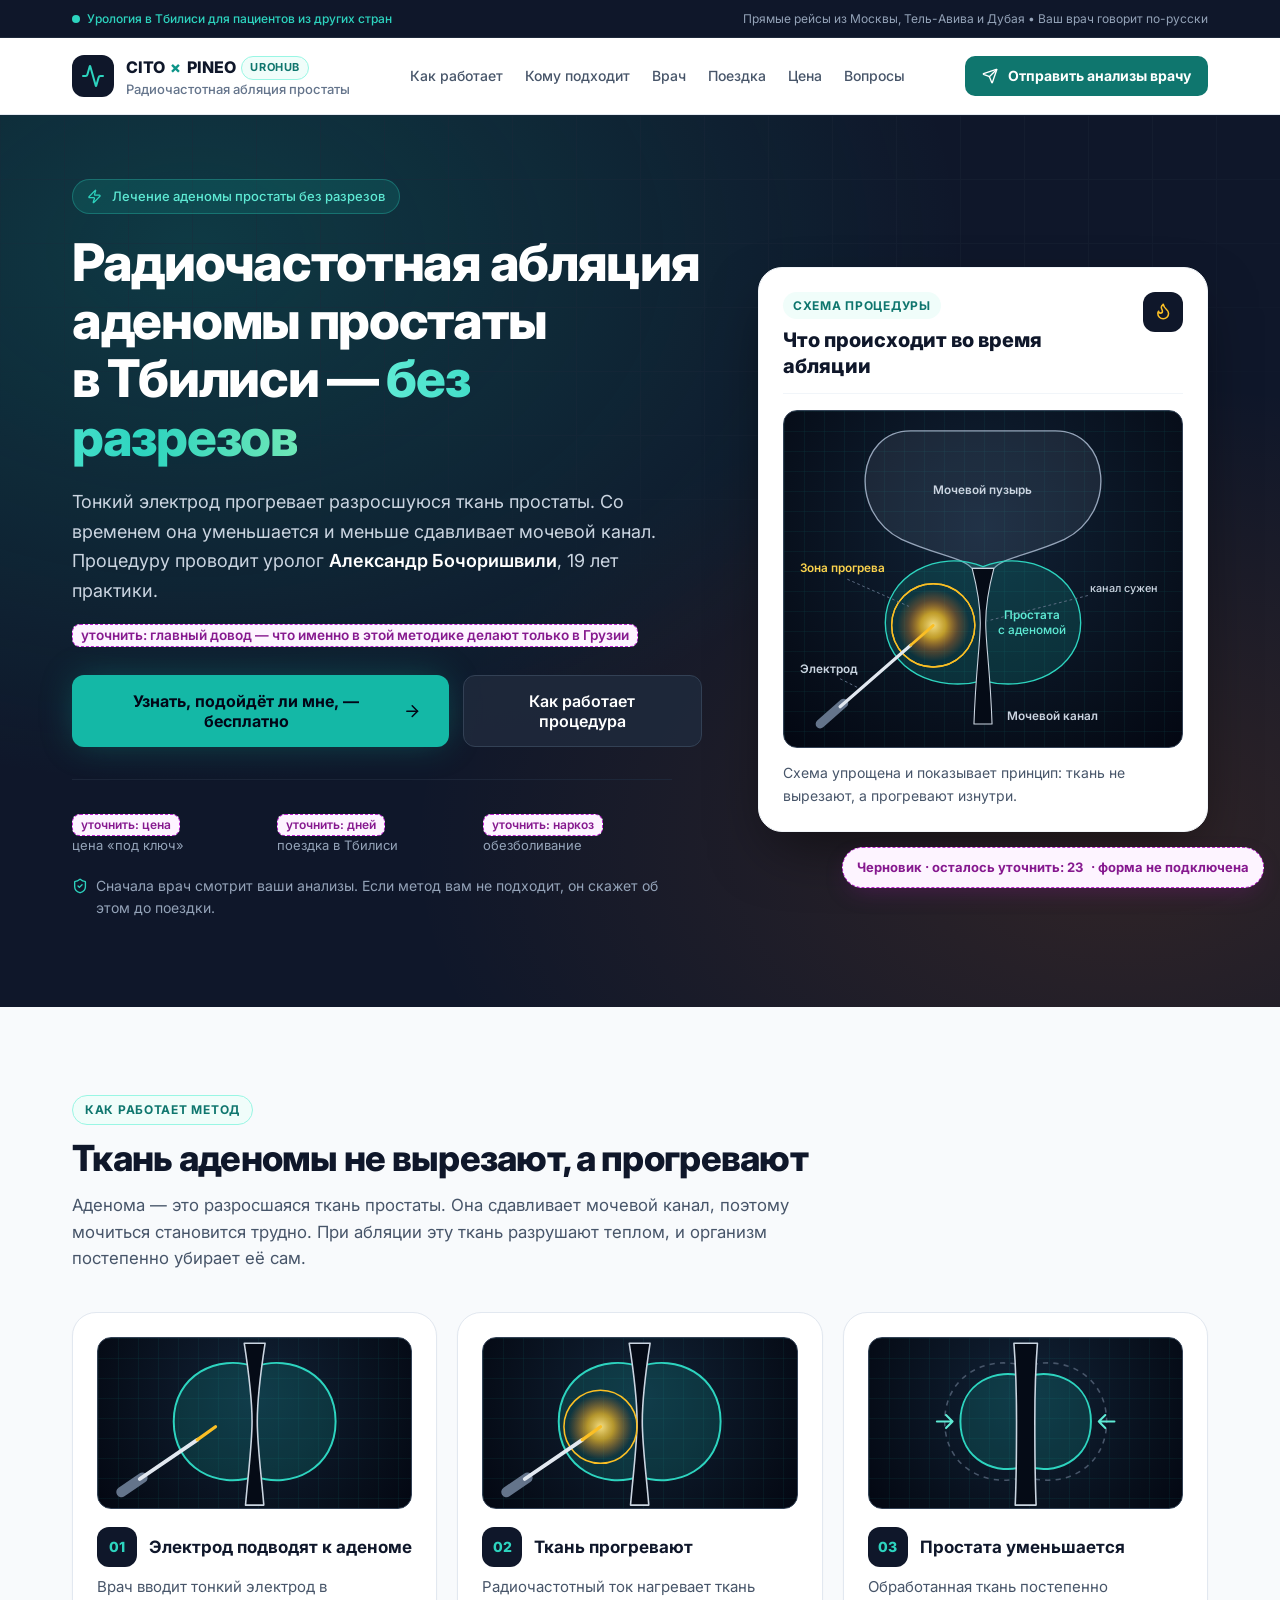
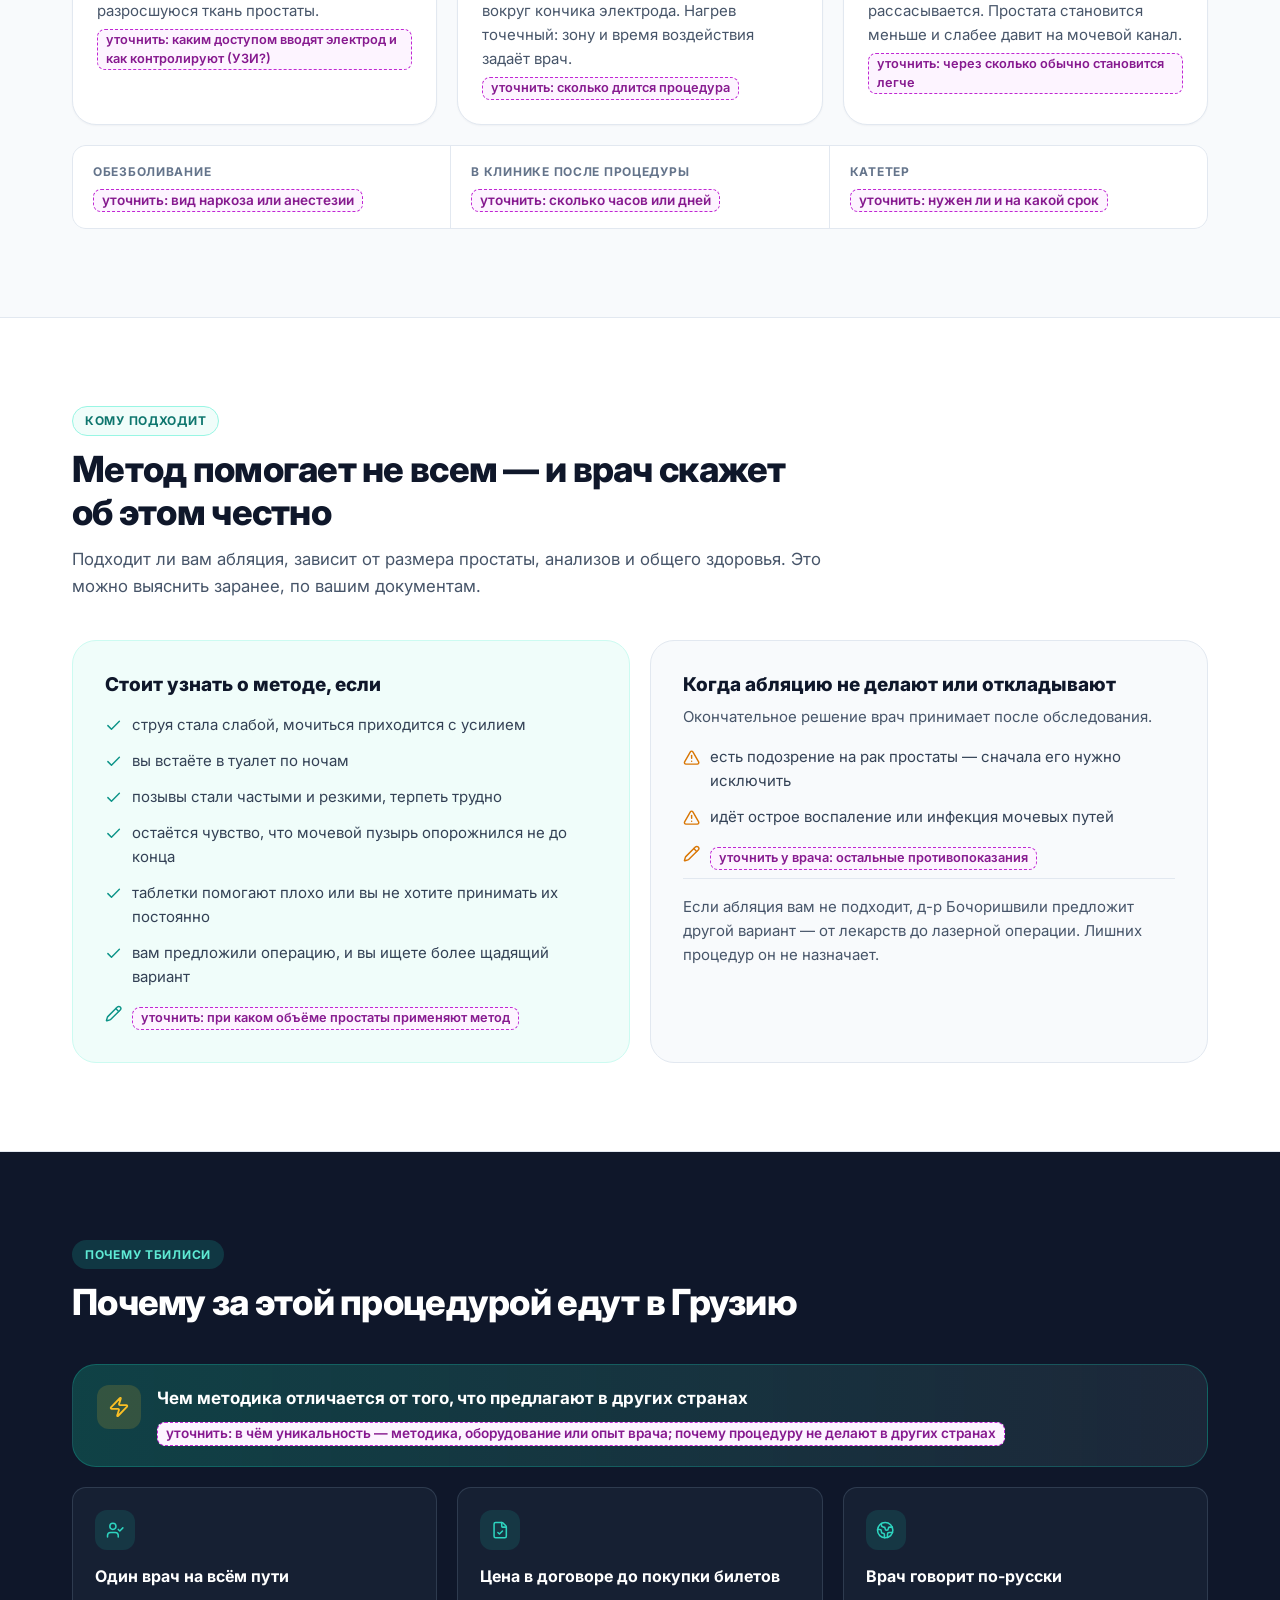
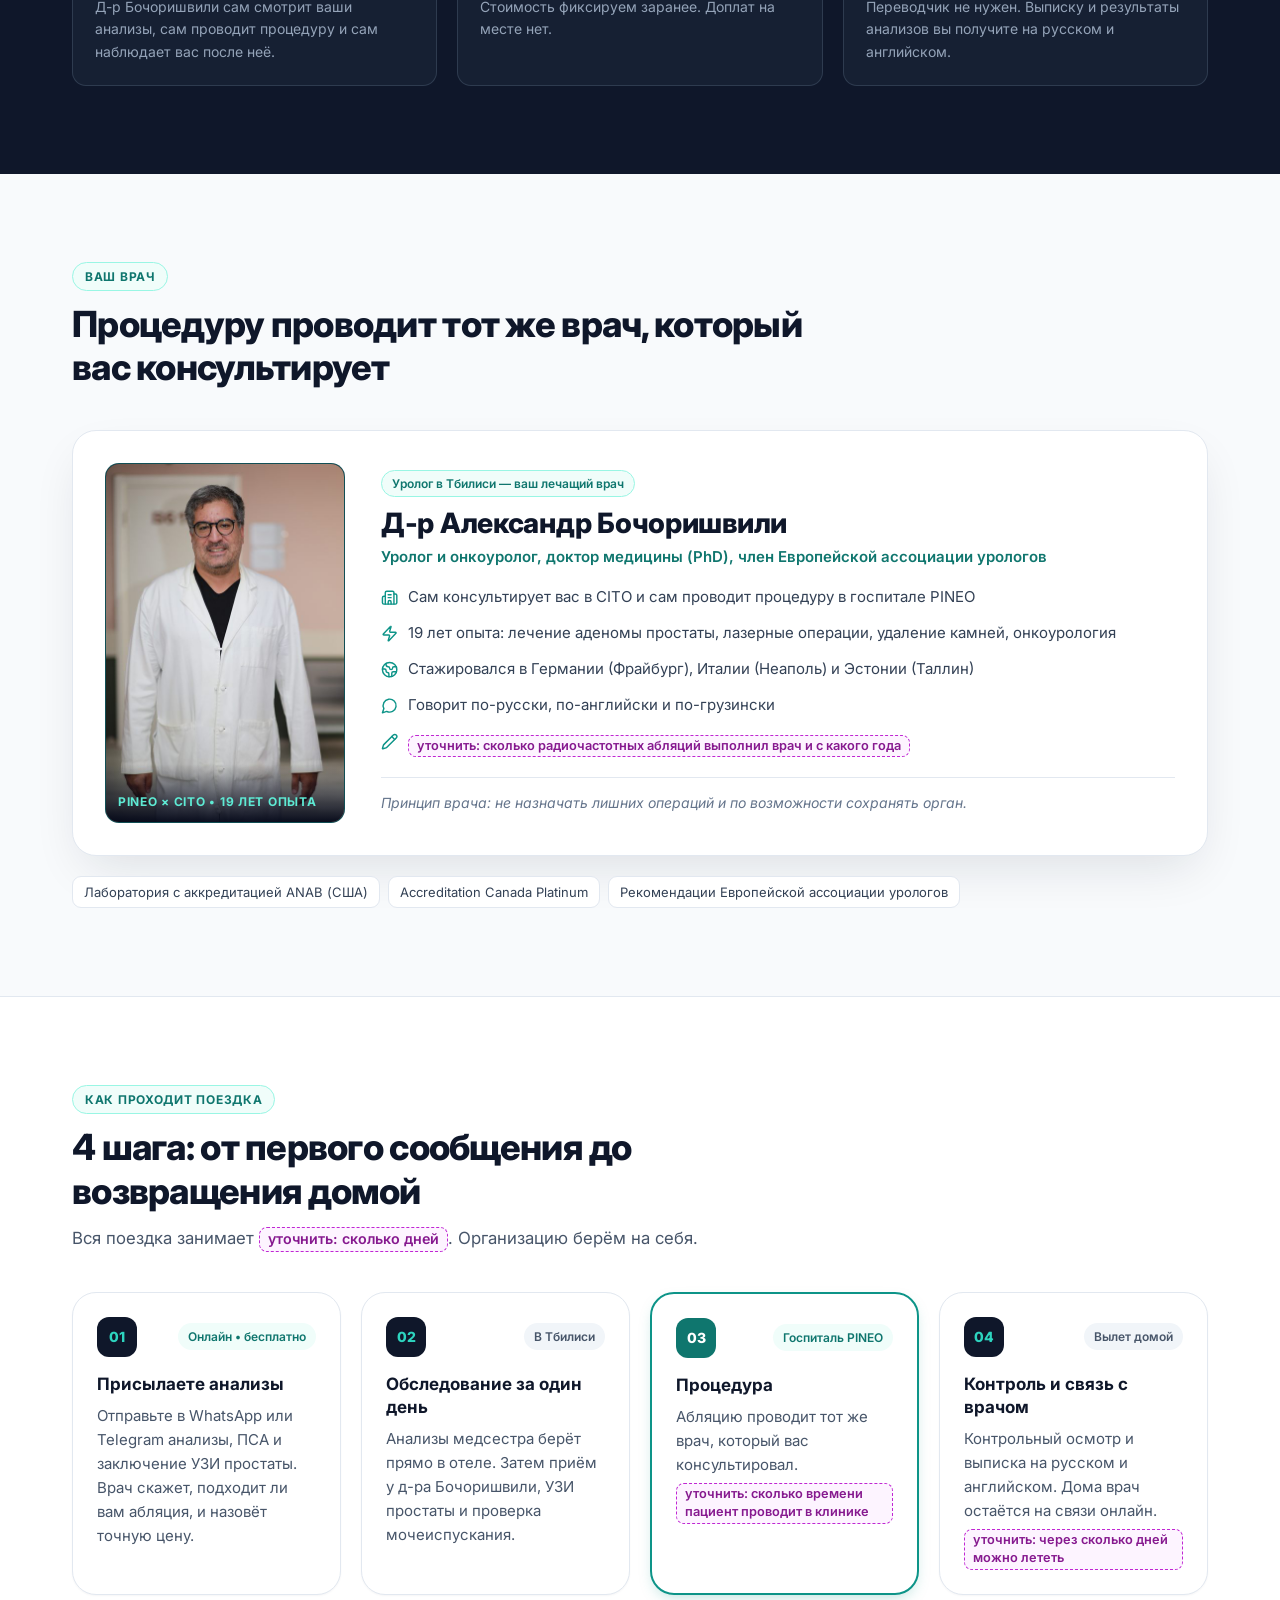
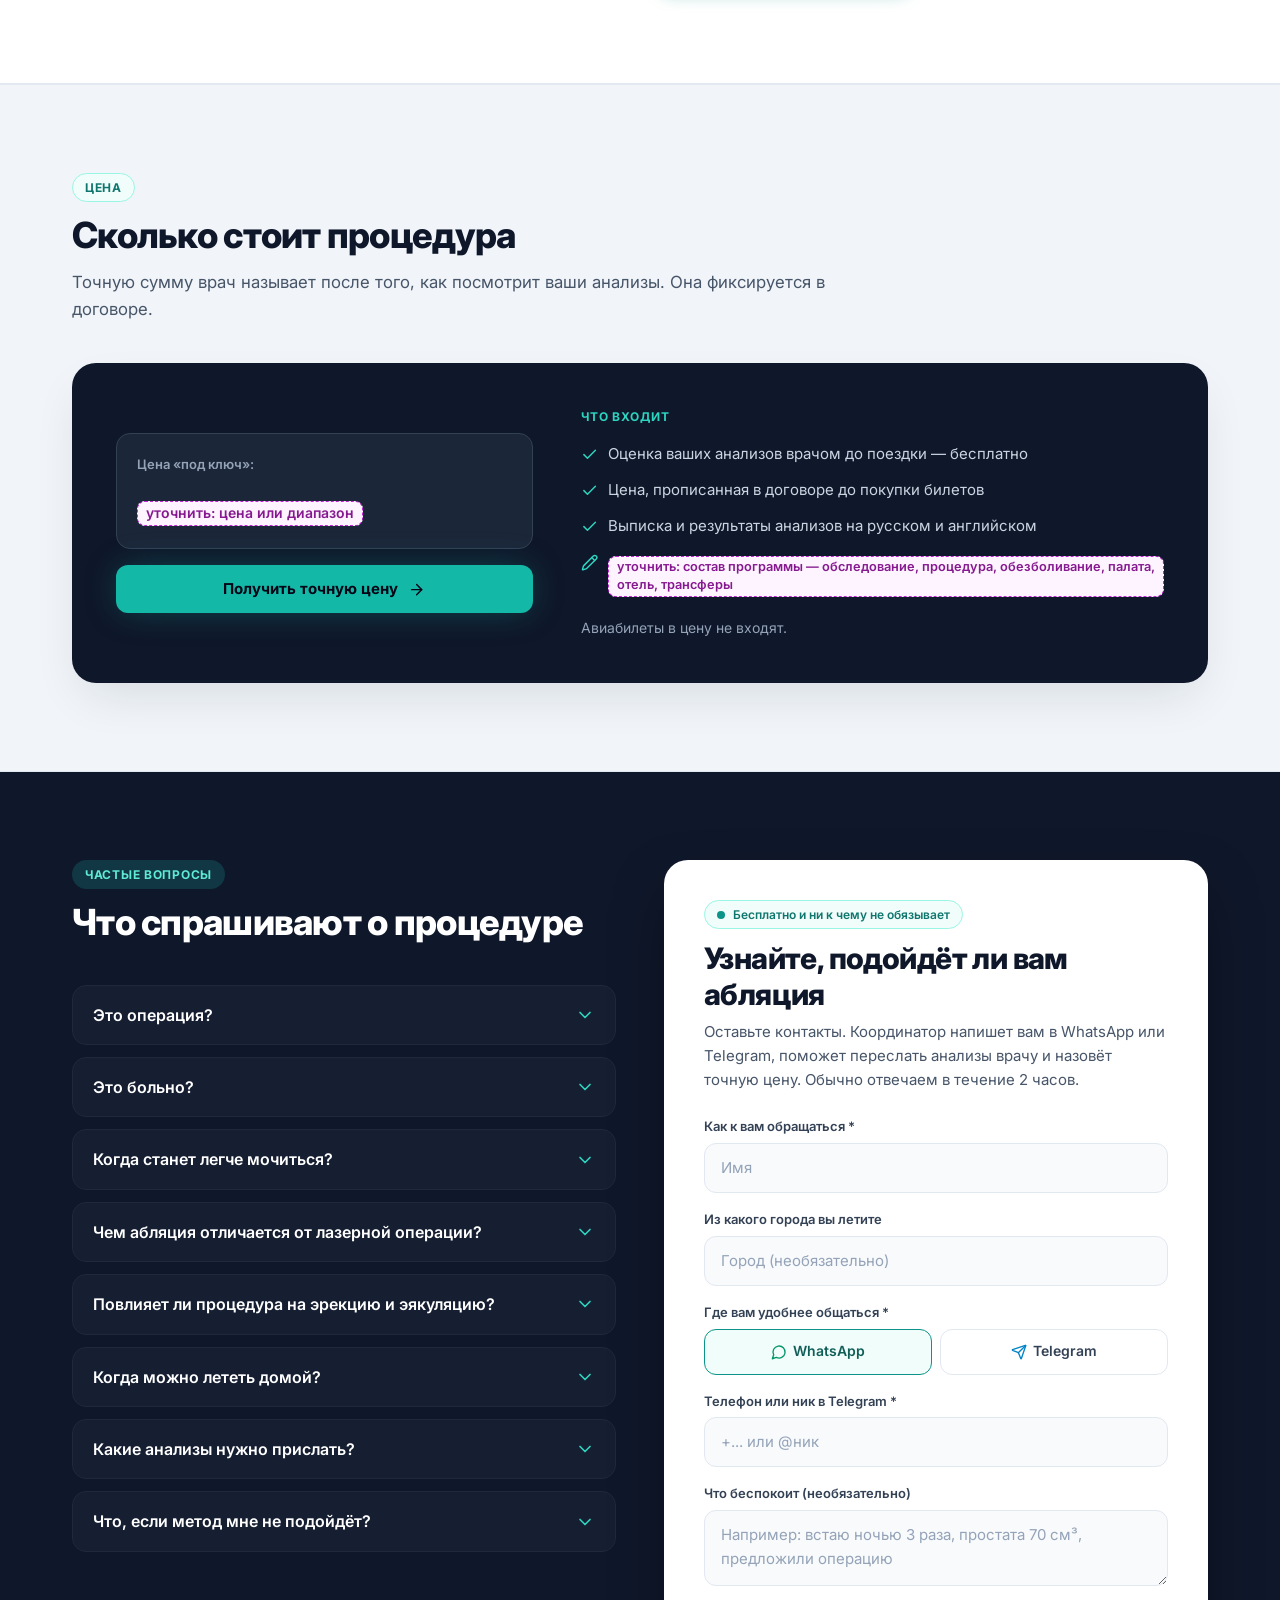
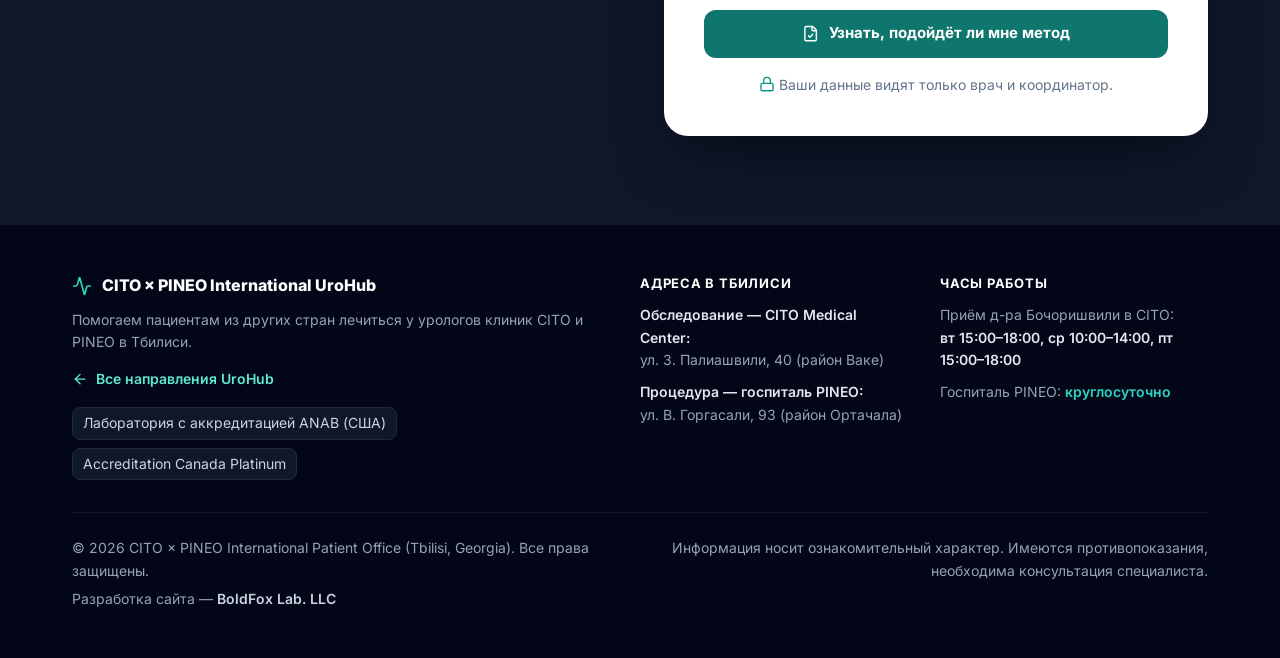
==== rfa-prostate/index.html @ 748f1194 "Add draft landing page for prostate radiofrequency ablation New self-contained page at /rfa-prostate" ====
<!DOCTYPE html>
<html lang="ru">
<head>
    <meta charset="UTF-8">
    <meta name="viewport" content="width=device-width, initial-scale=1.0">
    <title>Радиочастотная абляция аденомы простаты в Тбилиси | UroHub</title>
    <meta name="description" content="Радиочастотная абляция аденомы простаты в Тбилиси: лечение без разрезов у уролога Александра Бочоришвили. Пришлите анализы — врач бесплатно скажет, подходит ли вам метод.">
    <meta name="theme-color" content="#0f172a">
    <!-- ЧЕРНОВИК: пока на странице есть пометки «уточнить», поисковикам её не показываем.
         Когда все пометки заполнены — удалите эту строку и добавьте страницу в sitemap.xml -->
    <meta name="robots" content="noindex, nofollow">
    <link rel="canonical" href="https://urologyhubtbilisi.vercel.app/rfa-prostate/">
    <!-- Иконки (общие с главной страницей) -->
    <link rel="icon" href="../favicon.svg" type="image/svg+xml">
    <link rel="icon" href="../favicon-32.png" type="image/png" sizes="32x32">
    <link rel="apple-touch-icon" href="../apple-touch-icon.png">
    <!-- Превью ссылки в мессенджерах и соцсетях -->
    <meta property="og:type" content="website">
    <meta property="og:site_name" content="CITO × PINEO UroHub Tbilisi">
    <meta property="og:title" content="Радиочастотная абляция аденомы простаты в Тбилиси">
    <meta property="og:description" content="Лечение аденомы простаты без разрезов. Пришлите анализы — врач бесплатно скажет, подходит ли вам метод.">
    <meta property="og:url" content="https://urologyhubtbilisi.vercel.app/rfa-prostate/">
    <meta property="og:image" content="https://urologyhubtbilisi.vercel.app/img/og-image.jpg">
    <meta property="og:locale" content="ru_RU">
    <meta name="twitter:card" content="summary_large_image">
    <!-- Структурированные данные для поисковиков -->
    <script type="application/ld+json">
    {
        "@context": "https://schema.org",
        "@type": "MedicalWebPage",
        "name": "Радиочастотная абляция аденомы простаты в Тбилиси",
        "url": "https://urologyhubtbilisi.vercel.app/rfa-prostate/",
        "inLanguage": "ru",
        "about": {
            "@type": "MedicalProcedure",
            "name": "Радиочастотная абляция аденомы простаты",
            "alternateName": "РЧА простаты",
            "bodyLocation": "Предстательная железа",
            "procedureType": "https://schema.org/PercutaneousProcedure"
        },
        "publisher": { "@id": "https://urologyhubtbilisi.vercel.app/#org" }
    }
    </script>
    <link rel="preconnect" href="https://fonts.googleapis.com">
    <link rel="preconnect" href="https://fonts.gstatic.com" crossorigin>
    <link href="https://fonts.googleapis.com/css2?family=Inter:wght@400;500;600;700;800&display=swap" rel="stylesheet">

    <!-- Стили встроены в страницу: папка не зависит от styles.css главной страницы -->
    <style>
        :root {
            --ink: #0f172a;
            --ink-2: #1e293b;
            --ink-3: #334155;
            --muted: #475569;
            --muted-2: #64748b;
            --line: #e2e8f0;
            --bg: #f8fafc;
            --night-line: #1e293b;
            --on-night: #cbd5e1;
            --on-night-muted: #94a3b8;
            --teal-50: #f0fdfa;
            --teal-100: #ccfbf1;
            --teal-200: #99f6e4;
            --teal-300: #5eead4;
            --teal-400: #2dd4bf;
            --teal-500: #14b8a6;
            --teal-600: #0d9488;
            --teal-700: #0f766e;
            --teal-800: #115e59;
            --heat: #fbbf24;
            --heat-2: #f97316;
            --r-lg: 24px;
            --r-md: 14px;
            --r-sm: 10px;
            --shadow: 0 20px 50px -12px rgba(15, 23, 42, 0.12);
            --glow: 0 0 35px -5px rgba(13, 148, 136, 0.45);
        }
        *, *::before, *::after { box-sizing: border-box; }
        html { scroll-behavior: smooth; -webkit-text-size-adjust: 100%; }
        body {
            margin: 0;
            font-family: 'Inter', system-ui, -apple-system, 'Segoe UI', sans-serif;
            font-size: 16px;
            line-height: 1.6;
            color: var(--ink);
            background: var(--bg);
            -webkit-font-smoothing: antialiased;
            overflow-x: hidden;
        }
        h1, h2, h3, p, ul, ol, dl, dd, figure { margin: 0; }
        ul, ol { padding: 0; list-style: none; }
        a { color: inherit; text-decoration: none; }
        img, svg { display: block; max-width: 100%; }
        button, input, textarea { font: inherit; color: inherit; }
        ::selection { background: var(--teal-600); color: #fff; }
        a:focus-visible, button:focus-visible, summary:focus-visible, input:focus-visible, textarea:focus-visible {
            outline: 2px solid var(--teal-600); outline-offset: 2px;
        }
        .wrap { max-width: 1200px; margin-inline: auto; padding-inline: 16px; }
        @media (min-width: 640px) { .wrap { padding-inline: 24px; } }
        @media (min-width: 1024px) { .wrap { padding-inline: 32px; } }
        .sr-only { position: absolute; width: 1px; height: 1px; padding: 0; margin: -1px; overflow: hidden; clip: rect(0, 0, 0, 0); white-space: nowrap; border: 0; }
        .skip { position: fixed; top: 12px; left: 12px; z-index: 100; padding: 10px 16px; border-radius: 12px; background: var(--teal-700); color: #fff; font-weight: 700; font-size: 14px; transform: translateY(-200%); }
        .skip:focus { transform: none; }
        .ico { width: 1.15em; height: 1.15em; flex: none; fill: none; stroke: currentColor; stroke-width: 2; stroke-linecap: round; stroke-linejoin: round; }

        /* Пометка «уточнить»: место, где нужен факт от клиники. Ищется по классу .todo */
        .todo {
            display: inline-block;
            padding: 1px 8px;
            border: 1.5px dashed #c026d3;
            border-radius: 8px;
            background: #fdf4ff;
            color: #86198f;
            font-size: 0.85em;
            font-weight: 600;
            line-height: 1.45;
            letter-spacing: 0;
            text-transform: none;
        }
        .todo.is-flash { animation: todo-flash 1.2s ease-out; }
        @keyframes todo-flash { 0%, 60% { box-shadow: 0 0 0 6px rgba(192, 38, 211, 0.35); } 100% { box-shadow: 0 0 0 0 rgba(192, 38, 211, 0); } }

        /* Кнопки */
        .btn {
            display: inline-flex; align-items: center; justify-content: center; gap: 10px;
            min-height: 48px; padding: 12px 24px; border: 1px solid transparent; border-radius: 12px;
            font-weight: 700; font-size: 15px; line-height: 1.25; text-align: center; cursor: pointer;
            transition: background-color 0.2s, color 0.2s, box-shadow 0.2s, transform 0.2s, border-color 0.2s;
        }
        .btn--primary { background: var(--teal-500); color: #020617; box-shadow: var(--glow); }
        .btn--primary:hover { background: var(--teal-400); transform: translateY(-2px); }
        .btn--solid { background: var(--teal-700); color: #fff; }
        .btn--solid:hover { background: var(--teal-600); box-shadow: var(--glow); }
        .btn--ghost { background: rgba(30, 41, 59, 0.9); color: #fff; border-color: var(--ink-3); font-weight: 600; }
        .btn--ghost:hover { background: var(--ink-3); }
        .btn--light { background: #fff; color: var(--ink); }
        .btn--light:hover { background: var(--teal-50); }
        .btn--sm { min-height: 40px; padding: 8px 16px; font-size: 14px; border-radius: 10px; }
        .btn--block { width: 100%; }
        .btn[disabled] { background: #94a3b8; cursor: wait; box-shadow: none; transform: none; }

        /* Верхняя полоса и шапка */
        .topbar { background: var(--ink); color: var(--on-night); font-size: 12px; border-bottom: 1px solid var(--night-line); padding: 9px 0; }
        .topbar .wrap { display: flex; flex-wrap: wrap; align-items: center; justify-content: space-between; gap: 6px 16px; }
        .topbar__live { display: inline-flex; align-items: center; gap: 7px; color: var(--teal-400); font-weight: 500; }
        .dot { width: 8px; height: 8px; border-radius: 50%; background: var(--teal-400); animation: pulse-subtle 2.5s ease-in-out infinite; }
        @keyframes pulse-subtle { 0%, 100% { opacity: 1; } 50% { opacity: 0.55; } }
        .topbar__note { color: var(--on-night-muted); display: none; }
        @media (min-width: 640px) { .topbar__note { display: inline; } }

        .header { position: sticky; top: 0; z-index: 50; background: rgba(255, 255, 255, 0.9); backdrop-filter: blur(16px); -webkit-backdrop-filter: blur(16px); border-bottom: 1px solid rgba(226, 232, 240, 0.9); }
        .header .wrap { display: flex; align-items: center; justify-content: space-between; gap: 16px; height: 64px; }
        @media (min-width: 640px) { .header .wrap { height: 76px; } }
        .logo { display: flex; align-items: center; gap: 12px; min-width: 0; }
        .logo__mark { display: none; width: 42px; height: 42px; border-radius: 12px; background: var(--ink); color: var(--teal-400); align-items: center; justify-content: center; flex: none; transition: background-color 0.2s, color 0.2s; }
        .logo:hover .logo__mark { background: var(--teal-600); color: #fff; }
        .logo__mark .ico { width: 24px; height: 24px; }
        @media (min-width: 400px) { .logo__mark { display: flex; } }
        .logo__name { display: flex; align-items: center; gap: 6px; font-weight: 800; font-size: 16px; letter-spacing: -0.01em; white-space: nowrap; }
        .logo__name b { color: var(--teal-600); font-weight: 800; }
        .logo__tag { font-size: 11px; font-weight: 700; text-transform: uppercase; letter-spacing: 0.05em; padding: 2px 8px; border-radius: 999px; background: var(--teal-50); color: var(--teal-700); border: 1px solid var(--teal-200); }
        .logo__sub { display: none; font-size: 13px; color: var(--muted-2); font-weight: 500; line-height: 1.3; }
        @media (min-width: 480px) { .logo__sub { display: block; } }
        .nav { display: none; align-items: center; gap: 22px; font-size: 14px; font-weight: 500; color: var(--muted); white-space: nowrap; }
        .nav a:hover { color: var(--teal-600); }
        @media (min-width: 1100px) { .nav { display: flex; } }
        .header__cta { white-space: nowrap; flex: none; }
        @media (max-width: 419px) { .logo__tag { display: none; } .header__cta { padding-inline: 12px; } }
        .header__cta span.long { display: none; }
        @media (min-width: 560px) { .header__cta span.long { display: inline; } .header__cta span.short { display: none; } }

        /* Общая разметка секций */
        section, #lead-form { scroll-margin-top: 84px; }
        .section { padding: 56px 0; }
        @media (min-width: 1024px) { .section { padding: 88px 0; } }
        .section--white { background: #fff; border-block: 1px solid var(--line); }
        .section--tint { background: #f1f5f9; border-block: 1px solid var(--line); }
        .section--night { background: var(--ink); color: #fff; }
        .head { max-width: 760px; margin-bottom: 40px; }
        .eyebrow { display: inline-flex; align-items: center; gap: 8px; padding: 4px 12px; border-radius: 999px; background: var(--teal-50); color: var(--teal-700); border: 1px solid var(--teal-200); font-size: 12px; font-weight: 700; text-transform: uppercase; letter-spacing: 0.06em; margin-bottom: 12px; }
        .section--night .eyebrow { background: rgba(20, 184, 166, 0.2); color: var(--teal-300); border-color: transparent; }
        h2 { font-size: clamp(1.5rem, 1.1rem + 1.9vw, 2.25rem); font-weight: 800; letter-spacing: -0.02em; line-height: 1.2; }
        .head p { margin-top: 12px; color: var(--muted); font-size: clamp(0.95rem, 0.9rem + 0.2vw, 1.05rem); }
        .section--night .head p { color: var(--on-night); }

        /* Первый экран */
        .hero { position: relative; overflow: hidden; color: #fff; padding: 44px 0 64px; background-color: var(--ink);
            background-image: radial-gradient(at 15% 15%, rgba(13, 148, 136, 0.28) 0, transparent 50%), radial-gradient(at 88% 82%, rgba(249, 115, 22, 0.14) 0, transparent 45%); }
        .hero::before { content: ''; position: absolute; inset: 0; opacity: 0.35; pointer-events: none;
            background-image: linear-gradient(to right, #1e293b 1px, transparent 1px), linear-gradient(to bottom, #1e293b 1px, transparent 1px); background-size: 4rem 4rem;
            -webkit-mask-image: radial-gradient(ellipse 60% 50% at 50% 0%, #000 70%, transparent 110%); mask-image: radial-gradient(ellipse 60% 50% at 50% 0%, #000 70%, transparent 110%); }
        .hero .wrap { position: relative; }
        .hero__grid { display: grid; gap: 40px; align-items: center; }
        @media (min-width: 1024px) { .hero { padding: 64px 0 88px; } .hero__grid { grid-template-columns: 7fr 5fr; gap: 56px; } }
        .hero__badge { display: inline-flex; align-items: center; gap: 10px; padding: 6px 14px; border-radius: 999px; background: rgba(20, 184, 166, 0.15); border: 1px solid rgba(45, 212, 191, 0.3); color: var(--teal-300); font-size: 13px; font-weight: 500; }
        .hero__badge .ico { color: var(--teal-400); }
        h1 { margin-top: 20px; font-size: clamp(1.9rem, 1.2rem + 3.2vw, 3.25rem); font-weight: 800; letter-spacing: -0.025em; line-height: 1.12; }
        .grad { color: transparent; background: linear-gradient(90deg, var(--teal-300), var(--teal-400), #6ee7b7); -webkit-background-clip: text; background-clip: text; }
        .hero__lead { margin-top: 20px; max-width: 620px; color: var(--on-night); font-size: clamp(1rem, 0.95rem + 0.3vw, 1.125rem); line-height: 1.65; }
        .hero__lead strong { color: #fff; font-weight: 600; }
        .hero__unique { margin-top: 16px; }
        .hero__actions { display: flex; flex-direction: column; gap: 14px; margin-top: 28px; }
        @media (min-width: 640px) { .hero__actions { flex-direction: row; align-items: center; } }
        .hero__actions .btn { padding: 15px 26px; font-size: 16px; }
        .facts { display: grid; grid-template-columns: repeat(3, 1fr); gap: 16px; max-width: 600px; margin-top: 32px; padding-top: 20px; border-top: 1px solid rgba(30, 41, 59, 0.9); }
        .facts dt { font-size: 13px; color: var(--on-night-muted); line-height: 1.4; }
        .facts dd { margin-top: 4px; font-size: clamp(1.1rem, 0.9rem + 1vw, 1.6rem); font-weight: 800; line-height: 1.25; }
        .facts dd .todo { font-size: 12px; }
        .hero__note { display: flex; align-items: flex-start; gap: 8px; margin-top: 20px; max-width: 600px; font-size: 14px; color: var(--on-night-muted); }
        .hero__note .ico { color: var(--teal-400); margin-top: 3px; }

        /* Схемы: тёмный «экран», как в 3D-блоках главной страницы */
        .viewport { position: relative; overflow: hidden; background: radial-gradient(circle at 50% 35%, #112236 0%, #070e1a 75%, #030712 100%); }
        .viewport::before { content: ''; position: absolute; inset: 0; pointer-events: none;
            background-image: linear-gradient(to right, rgba(20, 184, 166, 0.07) 1px, transparent 1px), linear-gradient(to bottom, rgba(20, 184, 166, 0.07) 1px, transparent 1px); background-size: 20px 20px; }
        .viewport svg { position: relative; width: 100%; height: auto; }
        .diagram { background: #fff; color: var(--ink); border-radius: var(--r-lg); padding: 20px; box-shadow: 0 25px 60px -15px rgba(0, 0, 0, 0.55); border: 1px solid #f1f5f9; }
        @media (min-width: 640px) { .diagram { padding: 24px; } }
        .diagram__top { display: flex; align-items: flex-start; justify-content: space-between; gap: 12px; padding-bottom: 14px; margin-bottom: 16px; border-bottom: 1px solid #f1f5f9; }
        .diagram__tag { display: inline-block; font-size: 12px; font-weight: 700; text-transform: uppercase; letter-spacing: 0.06em; color: var(--teal-700); background: var(--teal-50); padding: 4px 10px; border-radius: 999px; }
        .diagram__title { margin-top: 8px; font-size: clamp(1.05rem, 1rem + 0.4vw, 1.25rem); font-weight: 800; line-height: 1.3; }
        .diagram__icon { width: 40px; height: 40px; border-radius: 12px; background: var(--ink); color: var(--heat); display: flex; align-items: center; justify-content: center; flex: none; }
        .diagram .viewport { border-radius: var(--r-md); border: 1px solid var(--ink-3); }
        .diagram figcaption { margin-top: 14px; font-size: 14px; color: var(--muted); }
        .lbl { font-family: 'Inter', system-ui, sans-serif; font-size: 13px; font-weight: 600; fill: #cbd5e1; }
        .lbl--teal { fill: #5eead4; }
        .lbl--heat { fill: #fcd34d; }
        .lead-line { stroke: #64748b; stroke-width: 1; stroke-dasharray: 3 3; fill: none; }
        .pulse { transform-box: fill-box; transform-origin: center; animation: heat-pulse 2.4s ease-out infinite; }
        .pulse--late { animation-delay: 1.2s; }
        @keyframes heat-pulse { 0% { transform: scale(0.45); opacity: 0.75; } 100% { transform: scale(1.25); opacity: 0; } }
        .glow { animation: heat-glow 2.4s ease-in-out infinite; }
        @keyframes heat-glow { 0%, 100% { opacity: 0.8; } 50% { opacity: 1; } }

        /* Карточки */
        .cards { display: grid; gap: 20px; }
        @media (min-width: 768px) { .cards--3 { grid-template-columns: repeat(3, 1fr); } .cards--2 { grid-template-columns: repeat(2, 1fr); } }
        @media (min-width: 640px) { .cards--4 { grid-template-columns: repeat(2, 1fr); } }
        @media (min-width: 1180px) { .cards--4 { grid-template-columns: repeat(4, 1fr); } }
        .card { background: #fff; border: 1px solid var(--line); border-radius: var(--r-lg); padding: 24px; box-shadow: 0 1px 2px rgba(15, 23, 42, 0.04); display: flex; flex-direction: column; }
        .card h3 { font-size: 17px; font-weight: 700; line-height: 1.35; }
        .card p { margin-top: 8px; font-size: 15px; color: var(--muted); }
        .card p .todo, .list .todo { margin-top: 6px; }
        .num { width: 40px; height: 40px; border-radius: 12px; background: var(--ink); color: var(--teal-400); font-weight: 800; font-size: 14px; display: flex; align-items: center; justify-content: center; flex: none; }
        .card__row { display: flex; align-items: center; justify-content: space-between; gap: 10px; margin-bottom: 16px; }
        .chip { font-size: 12px; font-weight: 600; padding: 4px 10px; border-radius: 999px; background: #f1f5f9; color: var(--muted); white-space: nowrap; }
        .chip--teal { background: var(--teal-50); color: var(--teal-700); }
        .card--accent { border: 2px solid var(--teal-600); box-shadow: 0 6px 16px -6px rgba(13, 148, 136, 0.35); }
        .card--accent .num { background: var(--teal-700); color: #fff; }
        .step .viewport { border-radius: var(--r-md); border: 1px solid var(--ink-3); margin-bottom: 18px; }
        .step__head { display: flex; align-items: center; gap: 12px; }

        .strip { display: grid; gap: 1px; margin-top: 20px; background: var(--line); border: 1px solid var(--line); border-radius: var(--r-md); overflow: hidden; }
        @media (min-width: 768px) { .strip { grid-template-columns: repeat(3, 1fr); } }
        .strip > div { background: #fff; padding: 16px 20px; }
        .strip dt { font-size: 12px; font-weight: 700; text-transform: uppercase; letter-spacing: 0.06em; color: var(--muted-2); }
        .strip dd { margin-top: 6px; font-weight: 600; }

        /* Списки с иконками */
        .list { display: grid; gap: 12px; margin-top: 16px; font-size: 15px; color: var(--ink-3); }
        .list li { display: flex; align-items: flex-start; gap: 10px; }
        .list .ico { margin-top: 4px; color: var(--teal-600); }
        .list--warn .ico { color: #d97706; }
        .panel { border-radius: var(--r-lg); padding: 24px; border: 1px solid var(--line); background: var(--bg); }
        @media (min-width: 640px) { .panel { padding: 32px; } }
        .panel h3 { font-size: 19px; font-weight: 800; line-height: 1.3; }
        .panel > p { margin-top: 8px; font-size: 15px; color: var(--muted); }
        .panel--teal { background: var(--teal-50); border-color: var(--teal-100); }
        .panel__foot { margin-top: 20px; padding-top: 16px; border-top: 1px solid var(--line); font-size: 15px; color: var(--ink-3); }

        /* Почему в Тбилиси */
        .unique { display: flex; align-items: flex-start; gap: 16px; padding: 20px 24px; border-radius: var(--r-lg); background: linear-gradient(90deg, rgba(17, 94, 89, 0.6), rgba(30, 41, 59, 0.9)); border: 1px solid rgba(20, 184, 166, 0.3); margin-bottom: 20px; }
        .unique__icon { width: 44px; height: 44px; border-radius: 12px; background: rgba(251, 191, 36, 0.15); color: var(--heat); display: flex; align-items: center; justify-content: center; flex: none; }
        .unique__icon .ico { width: 22px; height: 22px; }
        .unique h3 { font-size: 17px; font-weight: 700; }
        .unique p { margin-top: 8px; }
        .ncard { background: rgba(30, 41, 59, 0.55); border: 1px solid rgba(51, 65, 85, 0.85); border-radius: var(--r-md); padding: 22px; }
        .ncard__icon { width: 40px; height: 40px; border-radius: 12px; background: rgba(20, 184, 166, 0.15); color: var(--teal-400); display: flex; align-items: center; justify-content: center; margin-bottom: 14px; }
        .ncard h3 { font-size: 16px; font-weight: 700; }
        .ncard p { margin-top: 6px; font-size: 14px; color: var(--on-night-muted); }

        /* Врач */
        .doctor { display: grid; gap: 24px; background: #fff; border: 1px solid var(--line); border-radius: var(--r-lg); padding: 24px; box-shadow: var(--shadow); }
        @media (min-width: 768px) { .doctor { grid-template-columns: 240px 1fr; gap: 36px; padding: 32px; align-items: center; } }
        .doctor__photo { position: relative; width: 200px; max-width: 100%; aspect-ratio: 2 / 3; margin-inline: auto; border-radius: var(--r-md); overflow: hidden; background: var(--ink); border: 1px solid rgba(20, 184, 166, 0.35); }
        @media (min-width: 768px) { .doctor__photo { width: 240px; } }
        .doctor__photo img { width: 100%; height: 100%; object-fit: cover; object-position: top; }
        .doctor__photo span { position: absolute; inset: auto 0 0 0; padding: 28px 12px 10px; background: linear-gradient(to top, rgba(2, 6, 23, 0.95), transparent); color: var(--teal-300); font-size: 12px; font-weight: 700; text-transform: uppercase; letter-spacing: 0.06em; }
        .doctor__role { display: inline-block; padding: 3px 10px; border-radius: 999px; background: var(--teal-50); border: 1px solid var(--teal-200); color: var(--teal-700); font-size: 12px; font-weight: 600; }
        .doctor h3 { margin-top: 10px; font-size: clamp(1.3rem, 1.1rem + 0.9vw, 1.75rem); font-weight: 800; letter-spacing: -0.01em; line-height: 1.2; }
        .doctor__title { margin-top: 4px; color: var(--teal-700); font-weight: 600; font-size: 15px; }
        .doctor__quote { margin-top: 20px; padding-top: 14px; border-top: 1px solid var(--line); font-size: 14px; font-style: italic; color: var(--muted-2); }
        .badges { display: flex; flex-wrap: wrap; gap: 8px; margin-top: 20px; }
        .badges span { padding: 5px 11px; border-radius: 9px; background: #fff; border: 1px solid var(--line); font-size: 13px; color: var(--ink-3); }

        /* Цена */
        .price { display: grid; gap: 28px; background: var(--ink); color: #fff; border-radius: var(--r-lg); padding: 28px 24px; box-shadow: var(--shadow); }
        @media (min-width: 900px) { .price { grid-template-columns: 5fr 7fr; gap: 48px; padding: 44px; align-items: center; } }
        .price__label { font-size: 13px; font-weight: 600; color: var(--on-night-muted); }
        .price__value { margin-top: 6px; font-size: clamp(1.75rem, 1.4rem + 1.6vw, 2.5rem); font-weight: 800; color: var(--teal-400); line-height: 1.2; }
        .price__value .todo { font-size: 14px; }
        .price__box { padding: 20px; border-radius: var(--r-md); background: rgba(30, 41, 59, 0.9); border: 1px solid var(--ink-3); }
        .price__box + .btn { margin-top: 16px; }
        .price h3 { font-size: 12px; font-weight: 700; text-transform: uppercase; letter-spacing: 0.08em; color: var(--teal-400); }
        .price .list { color: var(--on-night); }
        .price .list .ico { color: var(--teal-400); }
        .price__note { margin-top: 20px; font-size: 14px; color: var(--on-night-muted); }

        /* Вопросы и форма */
        .split { display: grid; gap: 40px; }
        @media (min-width: 1024px) { .split { grid-template-columns: 1fr 1fr; gap: 48px; align-items: start; } }
        .faq { display: grid; gap: 12px; }
        .faq details { border: 1px solid var(--night-line); border-radius: var(--r-md); background: rgba(30, 41, 59, 0.5); overflow: hidden; }
        .faq summary { display: flex; align-items: center; justify-content: space-between; gap: 16px; padding: 18px 20px; font-weight: 600; font-size: 16px; line-height: 1.4; cursor: pointer; list-style: none; transition: color 0.2s; }
        .faq summary::-webkit-details-marker { display: none; }
        .faq summary:hover { color: var(--teal-300); }
        .faq summary .ico { color: var(--teal-400); width: 20px; height: 20px; transition: transform 0.2s; }
        .faq details[open] summary .ico { transform: rotate(180deg); }
        .faq details > div { padding: 0 20px 20px; font-size: 15px; color: var(--on-night); }
        .faq details > div p + p { margin-top: 10px; }

        .form-card { background: #fff; color: var(--ink); border-radius: var(--r-lg); padding: 24px; box-shadow: 0 25px 60px -15px rgba(0, 0, 0, 0.55); container-type: inline-size; }
        @media (min-width: 640px) { .form-card { padding: 40px; } }
        @media (min-width: 1024px) { .form-card { position: sticky; top: 100px; } }
        .form-card__tag { display: inline-flex; align-items: center; gap: 8px; padding: 4px 12px; border-radius: 999px; background: var(--teal-50); color: var(--teal-700); border: 1px solid var(--teal-200); font-size: 12px; font-weight: 600; }
        .form-card__tag .dot { background: var(--teal-600); }
        .form-card h2 { margin-top: 12px; font-size: clamp(1.4rem, 1.2rem + 1vw, 1.85rem); }
        .form-card > p { margin-top: 8px; font-size: 15px; color: var(--muted); }
        form { display: grid; gap: 16px; margin-top: 24px; }
        /* Два поля в ряд — только когда сама карточка формы достаточно широкая */
        .row { display: grid; gap: 16px; align-items: end; }
        @container (min-width: 500px) { .row { grid-template-columns: 1fr 1fr; } }
        .field label, .field legend { display: block; margin-bottom: 6px; padding: 0; font-size: 13px; font-weight: 600; color: var(--ink-3); }
        fieldset.field { border: 0; padding: 0; margin: 0; min-width: 0; }
        .field input[type="text"], .field input[type="tel"], .field textarea {
            width: 100%; padding: 12px 16px; border: 1px solid var(--line); border-radius: 12px; background: var(--bg); font-size: 15px; outline: none; transition: border-color 0.2s, background-color 0.2s, box-shadow 0.2s; }
        .field textarea { resize: vertical; min-height: 76px; }
        .field input:focus, .field textarea:focus { background: #fff; border-color: var(--teal-600); box-shadow: 0 0 0 3px rgba(13, 148, 136, 0.2); }
        .field ::placeholder { color: #94a3b8; }
        .seg { display: grid; grid-template-columns: 1fr 1fr; gap: 8px; }
        .seg label { margin: 0; cursor: pointer; }
        .seg span { display: flex; align-items: center; justify-content: center; gap: 6px; min-height: 46px; padding: 8px 10px; border: 1px solid var(--line); border-radius: 12px; font-size: 14px; font-weight: 600; color: var(--ink-3); transition: border-color 0.2s, background-color 0.2s, color 0.2s; }
        .seg input:checked + span { border-color: var(--teal-600); background: var(--teal-50); color: var(--teal-800); }
        .seg input:focus-visible + span { box-shadow: 0 0 0 3px rgba(13, 148, 136, 0.35); }
        .seg .ico--wa { color: #059669; }
        .seg .ico--tg { color: #0284c7; }
        .form-error { font-size: 14px; font-weight: 600; color: #dc2626; text-align: center; }
        .form-note { font-size: 14px; color: var(--muted-2); text-align: center; }
        [hidden] { display: none !important; }

        /* Подвал */
        .footer { background: #020617; color: var(--on-night-muted); padding: 48px 0; border-top: 1px solid var(--ink); font-size: 14px; }
        .footer__grid { display: grid; gap: 32px; padding-bottom: 32px; border-bottom: 1px solid var(--ink); }
        @media (min-width: 768px) { .footer__grid { grid-template-columns: 2fr 1fr 1fr; } }
        .footer__brand { display: flex; align-items: center; gap: 10px; color: #fff; font-weight: 800; font-size: 16px; }
        .footer__brand .ico { color: var(--teal-400); width: 20px; height: 20px; }
        .footer p { margin-top: 10px; }
        .footer h3 { color: #fff; font-size: 13px; font-weight: 700; text-transform: uppercase; letter-spacing: 0.06em; }
        .footer strong { color: #e2e8f0; font-weight: 600; }
        .footer a.back { display: inline-flex; align-items: center; gap: 8px; margin-top: 14px; color: var(--teal-300); font-weight: 600; }
        .footer a.back:hover { color: #fff; }
        .footer__badges { display: flex; flex-wrap: wrap; gap: 8px; margin-top: 14px; }
        .footer__badges span { padding: 4px 10px; border-radius: 8px; background: var(--ink); border: 1px solid var(--night-line); color: var(--on-night); }
        .footer__bottom { display: grid; gap: 12px 32px; padding-top: 24px; }
        @media (min-width: 640px) { .footer__bottom { grid-template-columns: 1fr 1fr; } .footer__bottom > :last-child { text-align: end; } }
        .footer__bottom b { color: var(--on-night); font-weight: 600; }

        /* Кнопка внизу экрана на телефоне */
        .mobile-cta { position: fixed; inset: auto 0 0 0; z-index: 40; padding: 8px 16px max(12px, env(safe-area-inset-bottom)); background: rgba(255, 255, 255, 0.95); backdrop-filter: blur(8px); -webkit-backdrop-filter: blur(8px); border-top: 1px solid var(--line); box-shadow: 0 -6px 20px rgba(15, 23, 42, 0.08); transform: translateY(100%); transition: transform 0.3s; }
        .mobile-cta.is-visible { transform: none; }
        @media (min-width: 768px) { .mobile-cta { display: none; } }

        /* Окно «заявка получена» */
        dialog { border: 0; padding: 0; background: transparent; max-width: 440px; width: calc(100% - 32px); }
        dialog::backdrop { background: rgba(2, 6, 23, 0.75); backdrop-filter: blur(4px); }
        .modal { background: #fff; color: var(--ink); border-radius: var(--r-lg); padding: 28px 24px; text-align: center; box-shadow: 0 25px 60px -15px rgba(0, 0, 0, 0.55); }
        .modal__icon { width: 56px; height: 56px; border-radius: 14px; background: var(--teal-50); color: var(--teal-600); display: flex; align-items: center; justify-content: center; margin: 0 auto 16px; }
        .modal__icon .ico { width: 32px; height: 32px; }
        .modal h2 { font-size: 20px; }
        .modal p { margin-top: 10px; font-size: 15px; color: var(--muted); }
        .modal__prep { margin: 16px 0; padding: 14px; border-radius: 12px; background: var(--bg); border: 1px solid var(--line); text-align: start; font-size: 14px; color: var(--ink-3); }
        .modal__prep b { display: block; color: var(--ink); margin-bottom: 4px; }

        /* Плашка черновика: видна, пока на странице есть пометки «уточнить» */
        .draft { position: fixed; right: 16px; bottom: 12px; z-index: 45; display: inline-flex; align-items: center; gap: 8px; padding: 9px 14px; border: 1.5px dashed #c026d3; border-radius: 999px; background: #fdf4ff; color: #86198f; font-size: 13px; font-weight: 700; cursor: pointer; box-shadow: 0 8px 24px -8px rgba(134, 25, 143, 0.45); }
        .draft:hover { background: #fae8ff; }
        @media (max-width: 767px) { .draft { bottom: 76px; right: 12px; padding: 7px 12px; font-size: 12px; } .draft__extra { display: none; } }

        @media (prefers-reduced-motion: reduce) {
            html { scroll-behavior: auto !important; }
            *, *::before, *::after { animation-duration: 0.01ms !important; animation-iteration-count: 1 !important; transition-duration: 0.01ms !important; }
            .pulse { opacity: 0; }
        }
    </style>
</head>
<body>
    <a href="#main" class="skip">Перейти к содержанию</a>

    <!-- Набор иконок Lucide (ISC): только те, что используются на странице -->
    <svg width="0" height="0" style="position:absolute" aria-hidden="true" focusable="false">
        <symbol id="i-activity" viewBox="0 0 24 24"><path d="M22 12h-2.48a2 2 0 0 0-1.93 1.46l-2.35 8.36a.25.25 0 0 1-.48 0L9.24 2.18a.25.25 0 0 0-.48 0l-2.35 8.36A2 2 0 0 1 4.49 12H2"/></symbol>
        <symbol id="i-arrow-right" viewBox="0 0 24 24"><path d="M5 12h14"/><path d="m12 5 7 7-7 7"/></symbol>
        <symbol id="i-arrow-left" viewBox="0 0 24 24"><path d="m12 19-7-7 7-7"/><path d="M19 12H5"/></symbol>
        <symbol id="i-check" viewBox="0 0 24 24"><path d="M20 6 9 17l-5-5"/></symbol>
        <symbol id="i-check-circle" viewBox="0 0 24 24"><circle cx="12" cy="12" r="10"/><path d="m16 9-5.5 5.5L8 12"/></symbol>
        <symbol id="i-chevron-down" viewBox="0 0 24 24"><path d="m6 9 6 6 6-6"/></symbol>
        <symbol id="i-alert" viewBox="0 0 24 24"><path d="m21.73 18-8-14a2 2 0 0 0-3.48 0l-8 14A2 2 0 0 0 4 21h16a2 2 0 0 0 1.73-3"/><path d="M12 9v4"/><path d="M12 17h.01"/></symbol>
        <symbol id="i-zap" viewBox="0 0 24 24"><path d="M4 14a1 1 0 0 1-.78-1.63l9.9-10.2a.5.5 0 0 1 .86.46l-1.92 6.02A1 1 0 0 0 13 10h7a1 1 0 0 1 .78 1.63l-9.9 10.2a.5.5 0 0 1-.86-.46l1.92-6.02A1 1 0 0 0 11 14z"/></symbol>
        <symbol id="i-flame" viewBox="0 0 24 24"><path d="M12 3q1 4 4 6.5t3 5.5a1 1 0 0 1-14 0 5 5 0 0 1 1-3 1 1 0 0 0 5 0c0-2-1.5-3-1.5-5q0-2 2.5-4"/></symbol>
        <symbol id="i-lock" viewBox="0 0 24 24"><rect width="18" height="11" x="3" y="11" rx="2" ry="2"/><path d="M7 11V7a5 5 0 0 1 10 0v4"/></symbol>
        <symbol id="i-send" viewBox="0 0 24 24"><path d="M14.536 21.686a.5.5 0 0 0 .937-.024l6.5-19a.496.496 0 0 0-.635-.635l-19 6.5a.5.5 0 0 0-.024.937l7.93 3.18a2 2 0 0 1 1.112 1.11z"/><path d="m21.854 2.147-10.94 10.939"/></symbol>
        <symbol id="i-message" viewBox="0 0 24 24"><path d="M7.9 20A9 9 0 1 0 4 16.1L2 22Z"/></symbol>
        <symbol id="i-user-check" viewBox="0 0 24 24"><path d="m16 11 2 2 4-4"/><path d="M16 21v-2a4 4 0 0 0-4-4H6a4 4 0 0 0-4 4v2"/><circle cx="9" cy="7" r="4"/></symbol>
        <symbol id="i-file-check" viewBox="0 0 24 24"><path d="M6 22a2 2 0 0 1-2-2V4a2 2 0 0 1 2-2h8a2.4 2.4 0 0 1 1.704.706l3.588 3.588A2.4 2.4 0 0 1 20 8v12a2 2 0 0 1-2 2z"/><path d="M14 2v5a1 1 0 0 0 1 1h5"/><path d="m9 15 2 2 4-4"/></symbol>
        <symbol id="i-globe" viewBox="0 0 24 24"><path d="M21.54 15H17a2 2 0 0 0-2 2v4.54"/><path d="M7 3.34V5a3 3 0 0 0 3 3a2 2 0 0 1 2 2c0 1.1.9 2 2 2a2 2 0 0 0 2-2c0-1.1.9-2 2-2h3.17"/><path d="M11 21.95V18a2 2 0 0 0-2-2a2 2 0 0 1-2-2v-1a2 2 0 0 0-2-2H2.05"/><circle cx="12" cy="12" r="10"/></symbol>
        <symbol id="i-building" viewBox="0 0 24 24"><path d="M10 12h4"/><path d="M10 8h4"/><path d="M14 21v-3a2 2 0 0 0-4 0v3"/><path d="M6 10H4a2 2 0 0 0-2 2v7a2 2 0 0 0 2 2h16a2 2 0 0 0 2-2V9a2 2 0 0 0-2-2h-2"/><path d="M6 21V5a2 2 0 0 1 2-2h8a2 2 0 0 1 2 2v16"/></symbol>
        <symbol id="i-shield" viewBox="0 0 24 24"><path d="M20 13c0 5-3.5 7.5-7.66 8.95a1 1 0 0 1-.67-.01C7.5 20.5 4 18 4 13V6a1 1 0 0 1 1-1c2 0 4.5-1.2 6.24-2.72a1.17 1.17 0 0 1 1.52 0C14.51 3.81 17 5 19 5a1 1 0 0 1 1 1z"/><path d="m9 12 2 2 4-4"/></symbol>
        <symbol id="i-pencil" viewBox="0 0 24 24"><path d="M21.174 6.812a1 1 0 0 0-3.986-3.987L3.842 16.174a2 2 0 0 0-.5.83l-1.321 4.352a.5.5 0 0 0 .623.622l4.353-1.32a2 2 0 0 0 .83-.497z"/><path d="m15 5 4 4"/></symbol>
    </svg>

    <!-- Верхняя полоса -->
    <div class="topbar">
        <div class="wrap">
            <span class="topbar__live"><span class="dot"></span>Урология в Тбилиси для пациентов из других стран</span>
            <span class="topbar__note">Прямые рейсы из Москвы, Тель-Авива и Дубая • Ваш врач говорит по-русски</span>
        </div>
    </div>

    <!-- Шапка -->
    <header class="header">
        <div class="wrap">
            <a href="../" class="logo" aria-label="CITO × PINEO UroHub — на главную">
                <span class="logo__mark"><svg class="ico"><use href="#i-activity"/></svg></span>
                <span>
                    <span class="logo__name">CITO <b>×</b> PINEO <span class="logo__tag">UroHub</span></span>
                    <span class="logo__sub">Радиочастотная абляция простаты</span>
                </span>
            </a>
            <nav class="nav" aria-label="Разделы страницы">
                <a href="#how">Как работает</a>
                <a href="#whom">Кому подходит</a>
                <a href="#doctor">Врач</a>
                <a href="#trip">Поездка</a>
                <a href="#price">Цена</a>
                <a href="#faq">Вопросы</a>
            </nav>
            <a href="#lead-form" class="btn btn--solid btn--sm header__cta">
                <svg class="ico"><use href="#i-send"/></svg>
                <span class="long">Отправить анализы врачу</span><span class="short">Написать врачу</span>
            </a>
        </div>
    </header>

    <main id="main" tabindex="-1">

    <!-- ПЕРВЫЙ ЭКРАН -->
    <section class="hero" id="top">
        <div class="wrap">
            <div class="hero__grid">
                <div>
                    <div class="hero__badge">
                        <svg class="ico"><use href="#i-zap"/></svg>
                        <span>Лечение аденомы простаты без разрезов</span>
                    </div>

                    <h1>Радиочастотная абляция аденомы простаты в&nbsp;Тбилиси — <span class="grad">без разрезов</span></h1>

                    <p class="hero__lead">
                        Тонкий электрод прогревает разросшуюся ткань простаты. Со временем она уменьшается и меньше сдавливает мочевой канал. Процедуру проводит уролог <strong>Александр Бочоришвили</strong>, 19 лет практики.
                    </p>

                    <p class="hero__unique">
                        <mark class="todo">уточнить: главный довод — что именно в этой методике делают только в Грузии</mark>
                    </p>

                    <div class="hero__actions">
                        <a href="#lead-form" class="btn btn--primary">
                            <span>Узнать, подойдёт ли мне, — бесплатно</span>
                            <svg class="ico"><use href="#i-arrow-right"/></svg>
                        </a>
                        <a href="#how" class="btn btn--ghost">Как работает процедура</a>
                    </div>

                    <dl class="facts">
                        <div>
                            <dd><mark class="todo">уточнить: цена</mark></dd>
                            <dt>цена «под ключ»</dt>
                        </div>
                        <div>
                            <dd><mark class="todo">уточнить: дней</mark></dd>
                            <dt>поездка в Тбилиси</dt>
                        </div>
                        <div>
                            <dd><mark class="todo">уточнить: наркоз</mark></dd>
                            <dt>обезболивание</dt>
                        </div>
                    </dl>

                    <p class="hero__note">
                        <svg class="ico"><use href="#i-shield"/></svg>
                        <span>Сначала врач смотрит ваши анализы. Если метод вам не подходит, он скажет об этом до поездки.</span>
                    </p>
                </div>

                <!-- Схема процедуры -->
                <figure class="diagram">
                    <div class="diagram__top">
                        <div>
                            <span class="diagram__tag">Схема процедуры</span>
                            <div class="diagram__title">Что происходит во время абляции</div>
                        </div>
                        <div class="diagram__icon"><svg class="ico"><use href="#i-flame"/></svg></div>
                    </div>
                    <div class="viewport">
                        <svg viewBox="0 0 440 372" role="img" aria-labelledby="dg-title dg-desc">
                            <title id="dg-title">Схема радиочастотной абляции простаты</title>
                            <desc id="dg-desc">Под мочевым пузырём — увеличенная простата, которая сдавливает мочевой канал. Электрод подведён к ткани простаты и прогревает небольшую зону вокруг своего кончика.</desc>
                            <defs>
                                <radialGradient id="dg-heat" cx="50%" cy="50%" r="50%">
                                    <stop offset="0%" stop-color="#fde68a" stop-opacity="0.95"/>
                                    <stop offset="35%" stop-color="#fbbf24" stop-opacity="0.75"/>
                                    <stop offset="70%" stop-color="#f97316" stop-opacity="0.3"/>
                                    <stop offset="100%" stop-color="#f97316" stop-opacity="0"/>
                                </radialGradient>
                            </defs>
                            <!-- Мочевой пузырь -->
                            <path d="M140 22 C80 22 70 112 130 142 C170 160 198 162 208 174 L232 174 C242 162 270 160 310 142 C370 112 360 22 300 22 Z" fill="rgba(148,163,184,0.12)" stroke="#94a3b8" stroke-width="1.5"/>
                            <text x="220" y="92" text-anchor="middle" class="lbl">Мочевой пузырь</text>
                            <!-- Простата -->
                            <path d="M220 172 C170 152 112 182 112 234 C112 287 170 312 220 298 C270 312 328 287 328 234 C328 182 270 152 220 172 Z" fill="rgba(20,184,166,0.18)" stroke="#2dd4bf" stroke-width="1.5"/>
                            <!-- Мочевой канал: в середине простаты сужен -->
                            <path d="M208 174 C214 197 217 214 217 234 C217 257 212 287 210 346 L230 346 C228 287 223 257 223 234 C223 214 226 197 232 174 Z" fill="#050b16" stroke="#cbd5e1" stroke-width="1.2" stroke-linejoin="round"/>
                            <text x="274" y="230" text-anchor="middle" class="lbl lbl--teal">Простата</text>
                            <text x="274" y="247" text-anchor="middle" class="lbl lbl--teal" style="font-weight:500">с аденомой</text>
                            <!-- Зона прогрева -->
                            <circle cx="165" cy="237" r="46" fill="none" stroke="#fbbf24" stroke-width="1.5" class="pulse"/>
                            <circle cx="165" cy="237" r="46" fill="none" stroke="#fbbf24" stroke-width="1.5" class="pulse pulse--late"/>
                            <circle cx="165" cy="237" r="40" fill="url(#dg-heat)" class="glow"/>
                            <!-- Электрод: рукоятка, стержень, рабочий кончик -->
                            <line x1="40" y1="346" x2="66" y2="323" stroke="#64748b" stroke-width="10" stroke-linecap="round"/>
                            <line x1="62" y1="327" x2="140" y2="259" stroke="#e2e8f0" stroke-width="3.5" stroke-linecap="round"/>
                            <line x1="140" y1="259" x2="165" y2="237" stroke="#fbbf24" stroke-width="3" stroke-linecap="round"/>
                            <!-- Подписи -->
                            <text x="18" y="178" class="lbl lbl--heat">Зона прогрева</text>
                            <path d="M70 186 L138 216" class="lead-line"/>
                            <text x="18" y="290" class="lbl">Электрод</text>
                            <path d="M62 296 L82 306" class="lead-line"/>
                            <text x="246" y="342" class="lbl">Мочевой канал</text>
                            <text x="338" y="200" class="lbl" style="font-size:12px;font-weight:500">канал сужен</text>
                            <path d="M336 204 L225 232" class="lead-line"/>
                        </svg>
                    </div>
                    <figcaption>Схема упрощена и показывает принцип: ткань не вырезают, а прогревают изнутри.</figcaption>
                </figure>
            </div>
        </div>
    </section>

    <!-- КАК РАБОТАЕТ -->
    <section id="how" class="section">
        <div class="wrap">
            <div class="head">
                <div class="eyebrow">Как работает метод</div>
                <h2>Ткань аденомы не вырезают, а прогревают</h2>
                <p>Аденома — это разросшаяся ткань простаты. Она сдавливает мочевой канал, поэтому мочиться становится трудно. При абляции эту ткань разрушают теплом, и организм постепенно убирает её сам.</p>
            </div>

            <ol class="cards cards--3">
                <li class="card step">
                    <div class="viewport">
                        <svg viewBox="0 0 240 130" aria-hidden="true">
                            <path d="M120 22 C92 12 58 28 58 64 C58 100 92 116 120 106 C148 116 182 100 182 64 C182 28 148 12 120 22 Z" fill="rgba(20,184,166,0.18)" stroke="#2dd4bf" stroke-width="1.5"/>
                            <path d="M112 4 C116 30 118 48 118 64 C118 82 115 104 113 128 L127 128 C125 104 122 82 122 64 C122 48 124 30 128 4 Z" fill="#050b16" stroke="#cbd5e1" stroke-width="1.2" stroke-linejoin="round"/>
                            <line x1="18" y1="118" x2="34" y2="107" stroke="#64748b" stroke-width="8" stroke-linecap="round"/>
                            <line x1="32" y1="108" x2="76" y2="78" stroke="#e2e8f0" stroke-width="3" stroke-linecap="round"/>
                            <line x1="76" y1="78" x2="90" y2="68" stroke="#fbbf24" stroke-width="2.5" stroke-linecap="round"/>
                        </svg>
                    </div>
                    <div class="step__head"><span class="num">01</span><h3>Электрод подводят к аденоме</h3></div>
                    <p>Врач вводит тонкий электрод в разросшуюся ткань простаты.<br><mark class="todo">уточнить: каким доступом вводят электрод и как контролируют (УЗИ?)</mark></p>
                </li>
                <li class="card step">
                    <div class="viewport">
                        <svg viewBox="0 0 240 130" aria-hidden="true">
                            <defs>
                                <radialGradient id="st-heat" cx="50%" cy="50%" r="50%">
                                    <stop offset="0%" stop-color="#fde68a" stop-opacity="0.95"/>
                                    <stop offset="40%" stop-color="#fbbf24" stop-opacity="0.7"/>
                                    <stop offset="100%" stop-color="#f97316" stop-opacity="0"/>
                                </radialGradient>
                            </defs>
                            <path d="M120 22 C92 12 58 28 58 64 C58 100 92 116 120 106 C148 116 182 100 182 64 C182 28 148 12 120 22 Z" fill="rgba(20,184,166,0.18)" stroke="#2dd4bf" stroke-width="1.5"/>
                            <path d="M112 4 C116 30 118 48 118 64 C118 82 115 104 113 128 L127 128 C125 104 122 82 122 64 C122 48 124 30 128 4 Z" fill="#050b16" stroke="#cbd5e1" stroke-width="1.2" stroke-linejoin="round"/>
                            <circle cx="90" cy="68" r="28" fill="none" stroke="#fbbf24" stroke-width="1.2" class="pulse"/>
                            <circle cx="90" cy="68" r="25" fill="url(#st-heat)" class="glow"/>
                            <line x1="18" y1="118" x2="34" y2="107" stroke="#64748b" stroke-width="8" stroke-linecap="round"/>
                            <line x1="32" y1="108" x2="76" y2="78" stroke="#e2e8f0" stroke-width="3" stroke-linecap="round"/>
                            <line x1="76" y1="78" x2="90" y2="68" stroke="#fbbf24" stroke-width="2.5" stroke-linecap="round"/>
                        </svg>
                    </div>
                    <div class="step__head"><span class="num">02</span><h3>Ткань прогревают</h3></div>
                    <p>Радиочастотный ток нагревает ткань вокруг кончика электрода. Нагрев точечный: зону и время воздействия задаёт врач.<br><mark class="todo">уточнить: сколько длится процедура</mark></p>
                </li>
                <li class="card step">
                    <div class="viewport">
                        <svg viewBox="0 0 240 130" aria-hidden="true">
                            <path d="M120 22 C92 12 58 28 58 64 C58 100 92 116 120 106 C148 116 182 100 182 64 C182 28 148 12 120 22 Z" fill="none" stroke="#475569" stroke-width="1.2" stroke-dasharray="4 4"/>
                            <path d="M120 30 C98 22 70 34 70 64 C70 94 98 106 120 98 C142 106 170 94 170 64 C170 34 142 22 120 30 Z" fill="rgba(20,184,166,0.18)" stroke="#2dd4bf" stroke-width="1.5"/>
                            <path d="M111 4 C113 30 113 48 113 64 C113 82 113 104 112 128 L128 128 C127 104 127 82 127 64 C127 48 127 30 129 4 Z" fill="#050b16" stroke="#cbd5e1" stroke-width="1.2" stroke-linejoin="round"/>
                            <path d="M52 64 L64 64 M59 59 L64 64 L59 69" fill="none" stroke="#5eead4" stroke-width="1.6" stroke-linecap="round" stroke-linejoin="round"/>
                            <path d="M188 64 L176 64 M181 59 L176 64 L181 69" fill="none" stroke="#5eead4" stroke-width="1.6" stroke-linecap="round" stroke-linejoin="round"/>
                        </svg>
                    </div>
                    <div class="step__head"><span class="num">03</span><h3>Простата уменьшается</h3></div>
                    <p>Обработанная ткань постепенно рассасывается. Простата становится меньше и слабее давит на мочевой канал.<br><mark class="todo">уточнить: через сколько обычно становится легче</mark></p>
                </li>
            </ol>

            <dl class="strip">
                <div>
                    <dt>Обезболивание</dt>
                    <dd><mark class="todo">уточнить: вид наркоза или анестезии</mark></dd>
                </div>
                <div>
                    <dt>В клинике после процедуры</dt>
                    <dd><mark class="todo">уточнить: сколько часов или дней</mark></dd>
                </div>
                <div>
                    <dt>Катетер</dt>
                    <dd><mark class="todo">уточнить: нужен ли и на какой срок</mark></dd>
                </div>
            </dl>
        </div>
    </section>

    <!-- КОМУ ПОДХОДИТ -->
    <section id="whom" class="section section--white">
        <div class="wrap">
            <div class="head">
                <div class="eyebrow">Кому подходит</div>
                <h2>Метод помогает не всем — и врач скажет об этом честно</h2>
                <p>Подходит ли вам абляция, зависит от размера простаты, анализов и общего здоровья. Это можно выяснить заранее, по вашим документам.</p>
            </div>

            <div class="cards cards--2">
                <div class="panel panel--teal">
                    <h3>Стоит узнать о методе, если</h3>
                    <ul class="list">
                        <li><svg class="ico"><use href="#i-check"/></svg><span>струя стала слабой, мочиться приходится с усилием</span></li>
                        <li><svg class="ico"><use href="#i-check"/></svg><span>вы встаёте в туалет по ночам</span></li>
                        <li><svg class="ico"><use href="#i-check"/></svg><span>позывы стали частыми и резкими, терпеть трудно</span></li>
                        <li><svg class="ico"><use href="#i-check"/></svg><span>остаётся чувство, что мочевой пузырь опорожнился не до конца</span></li>
                        <li><svg class="ico"><use href="#i-check"/></svg><span>таблетки помогают плохо или вы не хотите принимать их постоянно</span></li>
                        <li><svg class="ico"><use href="#i-check"/></svg><span>вам предложили операцию, и вы ищете более щадящий вариант</span></li>
                        <li><svg class="ico"><use href="#i-pencil"/></svg><span><mark class="todo">уточнить: при каком объёме простаты применяют метод</mark></span></li>
                    </ul>
                </div>

                <div class="panel">
                    <h3>Когда абляцию не делают или откладывают</h3>
                    <p>Окончательное решение врач принимает после обследования.</p>
                    <ul class="list list--warn">
                        <li><svg class="ico"><use href="#i-alert"/></svg><span>есть подозрение на рак простаты — сначала его нужно исключить</span></li>
                        <li><svg class="ico"><use href="#i-alert"/></svg><span>идёт острое воспаление или инфекция мочевых путей</span></li>
                        <li><svg class="ico"><use href="#i-pencil"/></svg><span><mark class="todo">уточнить у врача: остальные противопоказания</mark></span></li>
                    </ul>
                    <p class="panel__foot">Если абляция вам не подходит, д-р Бочоришвили предложит другой вариант — от лекарств до лазерной операции. Лишних процедур он не назначает.</p>
                </div>
            </div>
        </div>
    </section>

    <!-- ПОЧЕМУ В ТБИЛИСИ -->
    <section id="why" class="section section--night">
        <div class="wrap">
            <div class="head">
                <div class="eyebrow">Почему Тбилиси</div>
                <h2>Почему за этой процедурой едут в Грузию</h2>
            </div>

            <div class="unique">
                <div class="unique__icon"><svg class="ico"><use href="#i-zap"/></svg></div>
                <div>
                    <h3>Чем методика отличается от того, что предлагают в других странах</h3>
                    <p><mark class="todo">уточнить: в чём уникальность — методика, оборудование или опыт врача; почему процедуру не делают в других странах</mark></p>
                </div>
            </div>

            <div class="cards cards--3">
                <div class="ncard">
                    <div class="ncard__icon"><svg class="ico"><use href="#i-user-check"/></svg></div>
                    <h3>Один врач на всём пути</h3>
                    <p>Д-р Бочоришвили сам смотрит ваши анализы, сам проводит процедуру и сам наблюдает вас после неё.</p>
                </div>
                <div class="ncard">
                    <div class="ncard__icon"><svg class="ico"><use href="#i-file-check"/></svg></div>
                    <h3>Цена в договоре до покупки билетов</h3>
                    <p>Стоимость фиксируем заранее. Доплат на месте нет.</p>
                </div>
                <div class="ncard">
                    <div class="ncard__icon"><svg class="ico"><use href="#i-globe"/></svg></div>
                    <h3>Врач говорит по-русски</h3>
                    <p>Переводчик не нужен. Выписку и результаты анализов вы получите на русском и английском.</p>
                </div>
            </div>
        </div>
    </section>

    <!-- ВРАЧ -->
    <section id="doctor" class="section">
        <div class="wrap">
            <div class="head">
                <div class="eyebrow">Ваш врач</div>
                <h2>Процедуру проводит тот же врач, который вас консультирует</h2>
            </div>

            <div class="doctor">
                <div class="doctor__photo">
                    <img src="../img/dr-bochorishvili-480.jpg" alt="Д-р Александр Бочоришвили" width="480" height="720" loading="lazy" decoding="async">
                    <span>PINEO × CITO • 19 лет опыта</span>
                </div>
                <div>
                    <span class="doctor__role">Уролог в Тбилиси — ваш лечащий врач</span>
                    <h3>Д-р Александр Бочоришвили</h3>
                    <p class="doctor__title">Уролог и онкоуролог, доктор медицины (PhD), член Европейской ассоциации урологов</p>
                    <ul class="list">
                        <li><svg class="ico"><use href="#i-building"/></svg><span>Сам консультирует вас в CITO и сам проводит процедуру в госпитале PINEO</span></li>
                        <li><svg class="ico"><use href="#i-zap"/></svg><span>19 лет опыта: лечение аденомы простаты, лазерные операции, удаление камней, онкоурология</span></li>
                        <li><svg class="ico"><use href="#i-globe"/></svg><span>Стажировался в Германии (Фрайбург), Италии (Неаполь) и Эстонии (Таллин)</span></li>
                        <li><svg class="ico"><use href="#i-message"/></svg><span>Говорит по-русски, по-английски и по-грузински</span></li>
                        <li><svg class="ico"><use href="#i-pencil"/></svg><span><mark class="todo">уточнить: сколько радиочастотных абляций выполнил врач и с какого года</mark></span></li>
                    </ul>
                    <p class="doctor__quote">Принцип врача: не назначать лишних операций и по возможности сохранять орган.</p>
                </div>
            </div>

            <div class="badges">
                <span>Лаборатория с аккредитацией ANAB (США)</span>
                <span>Accreditation Canada Platinum</span>
                <span>Рекомендации Европейской ассоциации урологов</span>
            </div>
        </div>
    </section>

    <!-- КАК ПРОХОДИТ ПОЕЗДКА -->
    <section id="trip" class="section section--white">
        <div class="wrap">
            <div class="head">
                <div class="eyebrow">Как проходит поездка</div>
                <h2>4 шага: от первого сообщения до возвращения домой</h2>
                <p>Вся поездка занимает <mark class="todo">уточнить: сколько дней</mark>. Организацию берём на себя.</p>
            </div>

            <ol class="cards cards--4">
                <li class="card">
                    <div class="card__row"><span class="num">01</span><span class="chip chip--teal">Онлайн • бесплатно</span></div>
                    <h3>Присылаете анализы</h3>
                    <p>Отправьте в WhatsApp или Telegram анализы, ПСА и заключение УЗИ простаты. Врач скажет, подходит ли вам абляция, и назовёт точную цену.</p>
                </li>
                <li class="card">
                    <div class="card__row"><span class="num">02</span><span class="chip">В Тбилиси</span></div>
                    <h3>Обследование за один день</h3>
                    <p>Анализы медсестра берёт прямо в отеле. Затем приём у д-ра Бочоришвили, УЗИ простаты и проверка мочеиспускания.</p>
                </li>
                <li class="card card--accent">
                    <div class="card__row"><span class="num">03</span><span class="chip chip--teal">Госпиталь PINEO</span></div>
                    <h3>Процедура</h3>
                    <p>Абляцию проводит тот же врач, который вас консультировал.<br><mark class="todo">уточнить: сколько времени пациент проводит в клинике</mark></p>
                </li>
                <li class="card">
                    <div class="card__row"><span class="num">04</span><span class="chip">Вылет домой</span></div>
                    <h3>Контроль и связь с врачом</h3>
                    <p>Контрольный осмотр и выписка на русском и английском. Дома врач остаётся на связи онлайн.<br><mark class="todo">уточнить: через сколько дней можно лететь</mark></p>
                </li>
            </ol>
        </div>
    </section>

    <!-- ЦЕНА -->
    <section id="price" class="section section--tint">
        <div class="wrap">
            <div class="head">
                <div class="eyebrow">Цена</div>
                <h2>Сколько стоит процедура</h2>
                <p>Точную сумму врач называет после того, как посмотрит ваши анализы. Она фиксируется в договоре.</p>
            </div>

            <div class="price">
                <div>
                    <div class="price__box">
                        <div class="price__label">Цена «под ключ»:</div>
                        <div class="price__value"><mark class="todo">уточнить: цена или диапазон</mark></div>
                    </div>
                    <a href="#lead-form" class="btn btn--primary btn--block">
                        <span>Получить точную цену</span>
                        <svg class="ico"><use href="#i-arrow-right"/></svg>
                    </a>
                </div>
                <div>
                    <h3>Что входит</h3>
                    <ul class="list">
                        <li><svg class="ico"><use href="#i-check"/></svg><span>Оценка ваших анализов врачом до поездки — бесплатно</span></li>
                        <li><svg class="ico"><use href="#i-check"/></svg><span>Цена, прописанная в договоре до покупки билетов</span></li>
                        <li><svg class="ico"><use href="#i-check"/></svg><span>Выписка и результаты анализов на русском и английском</span></li>
                        <li><svg class="ico"><use href="#i-pencil"/></svg><span><mark class="todo">уточнить: состав программы — обследование, процедура, обезболивание, палата, отель, трансферы</mark></span></li>
                    </ul>
                    <p class="price__note">Авиабилеты в цену не входят.</p>
                </div>
            </div>
        </div>
    </section>

    <!-- ВОПРОСЫ И ФОРМА -->
    <section id="faq" class="section section--night">
        <div class="wrap">
            <div class="split">
                <div>
                    <div class="head">
                        <div class="eyebrow">Частые вопросы</div>
                        <h2>Что спрашивают о процедуре</h2>
                    </div>

                    <div class="faq">
                        <details>
                            <summary><span>Это операция?</span><svg class="ico"><use href="#i-chevron-down"/></svg></summary>
                            <div><p>Это малотравматичная процедура, а не операция с разрезами. Ткань простаты не вырезают: её прогревают электродом, и затем она постепенно рассасывается.</p></div>
                        </details>
                        <details>
                            <summary><span>Это больно?</span><svg class="ico"><use href="#i-chevron-down"/></svg></summary>
                            <div><p><mark class="todo">уточнить: вид обезболивания и что пациент чувствует во время и после процедуры</mark></p></div>
                        </details>
                        <details>
                            <summary><span>Когда станет легче мочиться?</span><svg class="ico"><use href="#i-chevron-down"/></svg></summary>
                            <div><p>Не сразу: обработанной ткани нужно время, чтобы рассосаться.</p><p><mark class="todo">уточнить: обычные сроки улучшения</mark></p></div>
                        </details>
                        <details>
                            <summary><span>Чем абляция отличается от лазерной операции?</span><svg class="ico"><use href="#i-chevron-down"/></svg></summary>
                            <div><p>При операции (HoLEP, ТУР) разросшуюся ткань удаляют сразу — лазером или петлёй. При абляции её не удаляют, а прогревают, и организм убирает её сам.</p><p>Что лучше в вашем случае, зависит от размера простаты, симптомов и общего здоровья. Д-р Бочоришвили делает и операции, и абляцию, поэтому ему незачем навязывать вам один метод.</p></div>
                        </details>
                        <details>
                            <summary><span>Повлияет ли процедура на эрекцию и эякуляцию?</span><svg class="ico"><use href="#i-chevron-down"/></svg></summary>
                            <div><p><mark class="todo">уточнить у врача: как процедура влияет на эрекцию и эякуляцию</mark></p></div>
                        </details>
                        <details>
                            <summary><span>Когда можно лететь домой?</span><svg class="ico"><use href="#i-chevron-down"/></svg></summary>
                            <div><p><mark class="todo">уточнить: через сколько дней после процедуры разрешён перелёт</mark></p></div>
                        </details>
                        <details>
                            <summary><span>Какие анализы нужно прислать?</span><svg class="ico"><use href="#i-chevron-down"/></svg></summary>
                            <div><p>Анализ крови на ПСА, общий анализ крови и мочи, заключение УЗИ простаты. Если есть МРТ — тоже пришлите.</p><p>Если свежих анализов нет, это не страшно: всё обследование можно пройти в Тбилиси за один день.</p></div>
                        </details>
                        <details>
                            <summary><span>Что, если метод мне не подойдёт?</span><svg class="ico"><use href="#i-chevron-down"/></svg></summary>
                            <div><p>Врач скажет об этом ещё до поездки — по вашим анализам. И объяснит, какое лечение подойдёт вам больше: лекарства, лазерная операция или наблюдение.</p></div>
                        </details>
                    </div>
                </div>

                <!-- Форма заявки -->
                <div id="lead-form" class="form-card">
                    <span class="form-card__tag"><span class="dot"></span>Бесплатно и ни к чему не обязывает</span>
                    <h2>Узнайте, подойдёт ли вам абляция</h2>
                    <p>Оставьте контакты. Координатор напишет вам в WhatsApp или Telegram, поможет переслать анализы врачу и назовёт точную цену. Обычно отвечаем в течение 2 часов.</p>

                    <form id="consultation-form" method="post" novalidate>
                        <div class="row">
                            <div class="field">
                                <label for="patient-name">Как к вам обращаться *</label>
                                <input type="text" id="patient-name" name="name" autocomplete="name" required maxlength="80" placeholder="Имя">
                            </div>
                            <div class="field">
                                <label for="patient-city">Из какого города вы летите</label>
                                <input type="text" id="patient-city" name="city" autocomplete="address-level2" maxlength="80" placeholder="Город (необязательно)">
                            </div>
                        </div>
                        <div class="row">
                            <fieldset class="field">
                                <legend>Где вам удобнее общаться *</legend>
                                <div class="seg">
                                    <label><input type="radio" name="messenger" value="WhatsApp" checked class="sr-only"><span><svg class="ico ico--wa"><use href="#i-message"/></svg>WhatsApp</span></label>
                                    <label><input type="radio" name="messenger" value="Telegram" class="sr-only"><span><svg class="ico ico--tg"><use href="#i-send"/></svg>Telegram</span></label>
                                </div>
                            </fieldset>
                            <div class="field">
                                <label for="patient-phone">Телефон или ник в Telegram *</label>
                                <input type="tel" id="patient-phone" name="phone" inputmode="tel" autocomplete="tel" dir="ltr" required maxlength="40" placeholder="+... или @ник">
                            </div>
                        </div>
                        <div class="field">
                            <label for="patient-notes">Что беспокоит (необязательно)</label>
                            <textarea id="patient-notes" name="notes" rows="2" maxlength="1000" placeholder="Например: встаю ночью 3 раза, простата 70 см³, предложили операцию"></textarea>
                        </div>
                        <!-- Ловушка для спам-ботов: людям поле не видно, боты его заполняют -->
                        <div class="sr-only" aria-hidden="true">
                            <label for="patient-website">Website</label>
                            <input type="text" id="patient-website" name="website" tabindex="-1" autocomplete="off">
                        </div>

                        <p id="lead-form-error" class="form-error" role="alert" hidden></p>

                        <button type="submit" id="lead-form-submit" class="btn btn--solid btn--block">
                            <svg class="ico"><use href="#i-file-check"/></svg>
                            <span>Узнать, подойдёт ли мне метод</span>
                        </button>
                        <p class="form-note"><svg class="ico" style="display:inline;vertical-align:-2px;color:var(--teal-600)"><use href="#i-lock"/></svg> Ваши данные видят только врач и координатор.</p>
                    </form>
                </div>
            </div>
        </div>
    </section>

    </main>

    <!-- Кнопка внизу экрана на телефоне: появляется после первого экрана, прячется рядом с формой -->
    <div id="mobile-cta" class="mobile-cta" aria-hidden="true">
        <a href="#lead-form" tabindex="-1" class="btn btn--solid btn--block">
            <svg class="ico"><use href="#i-send"/></svg>
            <span>Узнать, подойдёт ли мне метод</span>
        </a>
    </div>

    <!-- ПОДВАЛ -->
    <footer class="footer">
        <div class="wrap">
            <div class="footer__grid">
                <div>
                    <div class="footer__brand"><svg class="ico"><use href="#i-activity"/></svg><span>CITO × PINEO International UroHub</span></div>
                    <p>Помогаем пациентам из других стран лечиться у урологов клиник CITO и PINEO в Тбилиси.</p>
                    <a href="../" class="back"><svg class="ico"><use href="#i-arrow-left"/></svg>Все направления UroHub</a>
                    <div class="footer__badges">
                        <span>Лаборатория с аккредитацией ANAB (США)</span>
                        <span>Accreditation Canada Platinum</span>
                    </div>
                </div>
                <div>
                    <h3>Адреса в Тбилиси</h3>
                    <p><strong>Обследование — CITO Medical Center:</strong><br>ул. З. Палиашвили, 40 (район Ваке)</p>
                    <p><strong>Процедура — госпиталь PINEO:</strong><br>ул. В. Горгасали, 93 (район Ортачала)</p>
                </div>
                <div>
                    <h3>Часы работы</h3>
                    <p>Приём д-ра Бочоришвили в CITO:<br><strong>вт 15:00–18:00, ср 10:00–14:00, пт 15:00–18:00</strong></p>
                    <p>Госпиталь PINEO: <strong style="color:var(--teal-400)">круглосуточно</strong></p>
                </div>
            </div>
            <div class="footer__bottom">
                <div>
                    <div>© 2026 CITO × PINEO International Patient Office (Tbilisi, Georgia). Все права защищены.</div>
                    <div style="margin-top:6px">Разработка сайта — <b dir="ltr">BoldFox Lab. LLC</b></div>
                </div>
                <div>Информация носит ознакомительный характер. Имеются противопоказания, необходима консультация специалиста.</div>
            </div>
        </div>
    </footer>

    <!-- Окно подтверждения заявки -->
    <dialog id="success-modal" aria-labelledby="success-modal-title">
        <div class="modal">
            <div class="modal__icon"><svg class="ico"><use href="#i-check-circle"/></svg></div>
            <h2 id="success-modal-title">Спасибо, заявка получена</h2>
            <p id="modal-summary-text"></p>
            <div class="modal__prep">
                <b>Чтобы ускорить ответ, подготовьте:</b>
                1. Последние анализы: ПСА, общий анализ крови и мочи (если есть).<br>
                2. Заключение УЗИ простаты или снимки МРТ.
            </div>
            <button type="button" id="success-modal-close" class="btn btn--solid btn--block" autofocus>Хорошо, жду сообщения</button>
        </div>
    </dialog>

    <script>
        (function () {
            'use strict';

            // Адрес, который принимает заявки (POST JSON) — тот же, что на главной странице.
            // Пока он пустой, заявка никуда не уходит: посетитель видит «заявка получена», но координатор её не получает.
            const LEAD_ENDPOINT = '';
            // По этой метке координатор понимает, с какой страницы пришла заявка
            const PROGRAM = 'RFA: Радиочастотная абляция аденомы простаты';

            const TEXT = {
                phone: 'Укажите номер полностью, с кодом страны: например, +972 50 123 4567.',
                tg: 'Укажите номер с кодом страны или ник в Telegram, например @ivan_petrov.',
                name: 'Напишите, как к вам обращаться.',
                fail: 'Не получилось отправить заявку. Проверьте интернет и попробуйте ещё раз.',
                many: 'Вы уже отправили несколько заявок. Координатор скоро свяжется с вами.'
            };

            // ---------- Форма заявки ----------
            const form = document.getElementById('consultation-form');
            const nameInput = document.getElementById('patient-name');
            const phoneInput = document.getElementById('patient-phone');
            const errorEl = document.getElementById('lead-form-error');
            const submitBtn = document.getElementById('lead-form-submit');
            const modal = document.getElementById('success-modal');

            // Телефон: 7–15 цифр (международный формат). Для Telegram подходит и ник @username (5–32 символа)
            function isValidPhone(v) {
                const digits = (String(v).match(/\d/g) || []).length;
                return digits >= 7 && digits <= 15 && /^[+\d\s().\-]+$/.test(String(v).trim());
            }
            function isValidTelegram(v) {
                return /^@?[a-zA-Z][a-zA-Z0-9_]{4,31}$/.test(String(v).trim());
            }
            function currentMessenger() {
                const checked = form.querySelector('input[name="messenger"]:checked');
                return checked ? checked.value : 'WhatsApp';
            }
            // Для WhatsApp — цифровая клавиатура, для Telegram — обычная (чтобы можно было ввести @ник)
            function syncPhoneField() {
                const tg = currentMessenger() === 'Telegram';
                phoneInput.type = tg ? 'text' : 'tel';
                phoneInput.inputMode = tg ? 'text' : 'tel';
                phoneInput.setCustomValidity('');
            }
            form.querySelectorAll('input[name="messenger"]').forEach(r => r.addEventListener('change', syncPhoneField));
            phoneInput.addEventListener('input', () => phoneInput.setCustomValidity(''));
            nameInput.addEventListener('input', () => nameInput.setCustomValidity(''));

            async function deliverLead(payload) {
                const body = Object.assign({
                    lang: 'RU',
                    timeZone: (() => { try { return Intl.DateTimeFormat().resolvedOptions().timeZone; } catch (e) { return ''; } })(),
                    page: location.origin + location.pathname,
                    sentAt: new Date().toISOString()
                }, payload);
                // Защита от спама: заполненная ловушка или отправка быстрее чем через 3 секунды после открытия — это бот.
                // Боту показываем «успех», но ничего не отправляем.
                const isBot = !!body._hp || performance.now() < 3000;
                delete body._hp;
                if (isBot) return true;
                // Не больше 5 заявок за 10 минут с одного браузера (счётчик общий с главной страницей)
                try {
                    const now = Date.now();
                    const recent = JSON.parse(localStorage.getItem('urohub-leads') || '[]').filter(ts => now - ts < 10 * 60 * 1000);
                    if (recent.length >= 5) return 'limit';
                    recent.push(now);
                    localStorage.setItem('urohub-leads', JSON.stringify(recent));
                } catch (e) {}
                if (!LEAD_ENDPOINT) {
                    console.warn('LEAD_ENDPOINT не задан — заявка не отправлена', body);
                    return true;
                }
                try {
                    const res = await fetch(LEAD_ENDPOINT, { method: 'POST', headers: { 'Content-Type': 'application/json' }, body: JSON.stringify(body) });
                    return res.ok;
                } catch (e) {
                    return false;
                }
            }

            let sending = false;
            form.addEventListener('submit', async function (e) {
                e.preventDefault();
                if (sending) return;
                errorEl.hidden = true;

                const name = nameInput.value.trim();
                const phone = phoneInput.value.trim();
                const messenger = currentMessenger();
                const phoneOk = isValidPhone(phone) || (messenger === 'Telegram' && isValidTelegram(phone));
                nameInput.setCustomValidity(name ? '' : TEXT.name);
                phoneInput.setCustomValidity(phoneOk ? '' : (messenger === 'Telegram' ? TEXT.tg : TEXT.phone));
                if (!form.reportValidity()) return;

                sending = true;
                submitBtn.disabled = true;
                submitBtn.setAttribute('aria-busy', 'true');
                const result = await deliverLead({
                    type: 'form',
                    name: name,
                    city: document.getElementById('patient-city').value.trim(),
                    phone: phone,
                    messenger: messenger,
                    program: PROGRAM,
                    notes: document.getElementById('patient-notes').value.trim(),
                    _hp: document.getElementById('patient-website').value
                });
                sending = false;
                submitBtn.disabled = false;
                submitBtn.removeAttribute('aria-busy');

                if (result === 'limit') { errorEl.textContent = TEXT.many; errorEl.hidden = false; return; }
                if (!result) { errorEl.textContent = TEXT.fail; errorEl.hidden = false; return; }

                document.getElementById('modal-summary-text').textContent =
                    name + ', мы получили вашу заявку. Координатор напишет вам в ' + messenger + ' (' + phone + ') в течение 2 часов.';
                form.reset();
                syncPhoneField();
                if (typeof modal.showModal === 'function') modal.showModal(); else modal.setAttribute('open', '');
            });
            document.getElementById('success-modal-close').addEventListener('click', () => modal.close());
            modal.addEventListener('click', e => { if (e.target === modal) modal.close(); });

            // ---------- Кнопка внизу экрана на телефоне ----------
            const mobileCta = document.getElementById('mobile-cta');
            const hero = document.getElementById('top');
            const leadForm = document.getElementById('lead-form');
            if (mobileCta && 'IntersectionObserver' in window) {
                const seen = { hero: true, form: false };
                const update = () => {
                    const show = !seen.hero && !seen.form;
                    mobileCta.classList.toggle('is-visible', show);
                    mobileCta.setAttribute('aria-hidden', String(!show));
                    mobileCta.querySelector('a').tabIndex = show ? 0 : -1;
                };
                new IntersectionObserver(entries => {
                    entries.forEach(en => { seen[en.target === hero ? 'hero' : 'form'] = en.isIntersecting; });
                    update();
                }).observe(hero);
                const formObserver = new IntersectionObserver(entries => {
                    entries.forEach(en => { seen.form = en.isIntersecting; });
                    update();
                });
                formObserver.observe(leadForm);
            }

            // ---------- Плашка черновика ----------
            // Считает пометки «уточнить» и по нажатию по очереди показывает их. Исчезает сама, когда пометок не осталось.
            const todos = Array.prototype.slice.call(document.querySelectorAll('.todo'));
            const pending = todos.length + (LEAD_ENDPOINT ? 0 : 1);
            if (pending > 0) {
                const pill = document.createElement('button');
                pill.type = 'button';
                pill.className = 'draft';
                pill.textContent = 'Черновик · осталось уточнить: ' + todos.length;
                if (!LEAD_ENDPOINT) {
                    const extra = document.createElement('span');
                    extra.className = 'draft__extra';
                    extra.textContent = ' · форма не подключена';
                    pill.appendChild(extra);
                }
                pill.title = 'Нажмите, чтобы перейти к следующей пометке' + (LEAD_ENDPOINT ? '' : '. Форма заявки пока никуда не отправляет данные: не задан LEAD_ENDPOINT');
                let i = -1;
                pill.addEventListener('click', function () {
                    if (!todos.length) return;
                    i = (i + 1) % todos.length;
                    const el = todos[i];
                    const details = el.closest('details');
                    if (details) details.open = true;
                    el.scrollIntoView({ block: 'center' });
                    el.classList.remove('is-flash');
                    void el.offsetWidth;
                    el.classList.add('is-flash');
                });
                document.body.appendChild(pill);
            }
        })();
    </script>
</body>
</html>
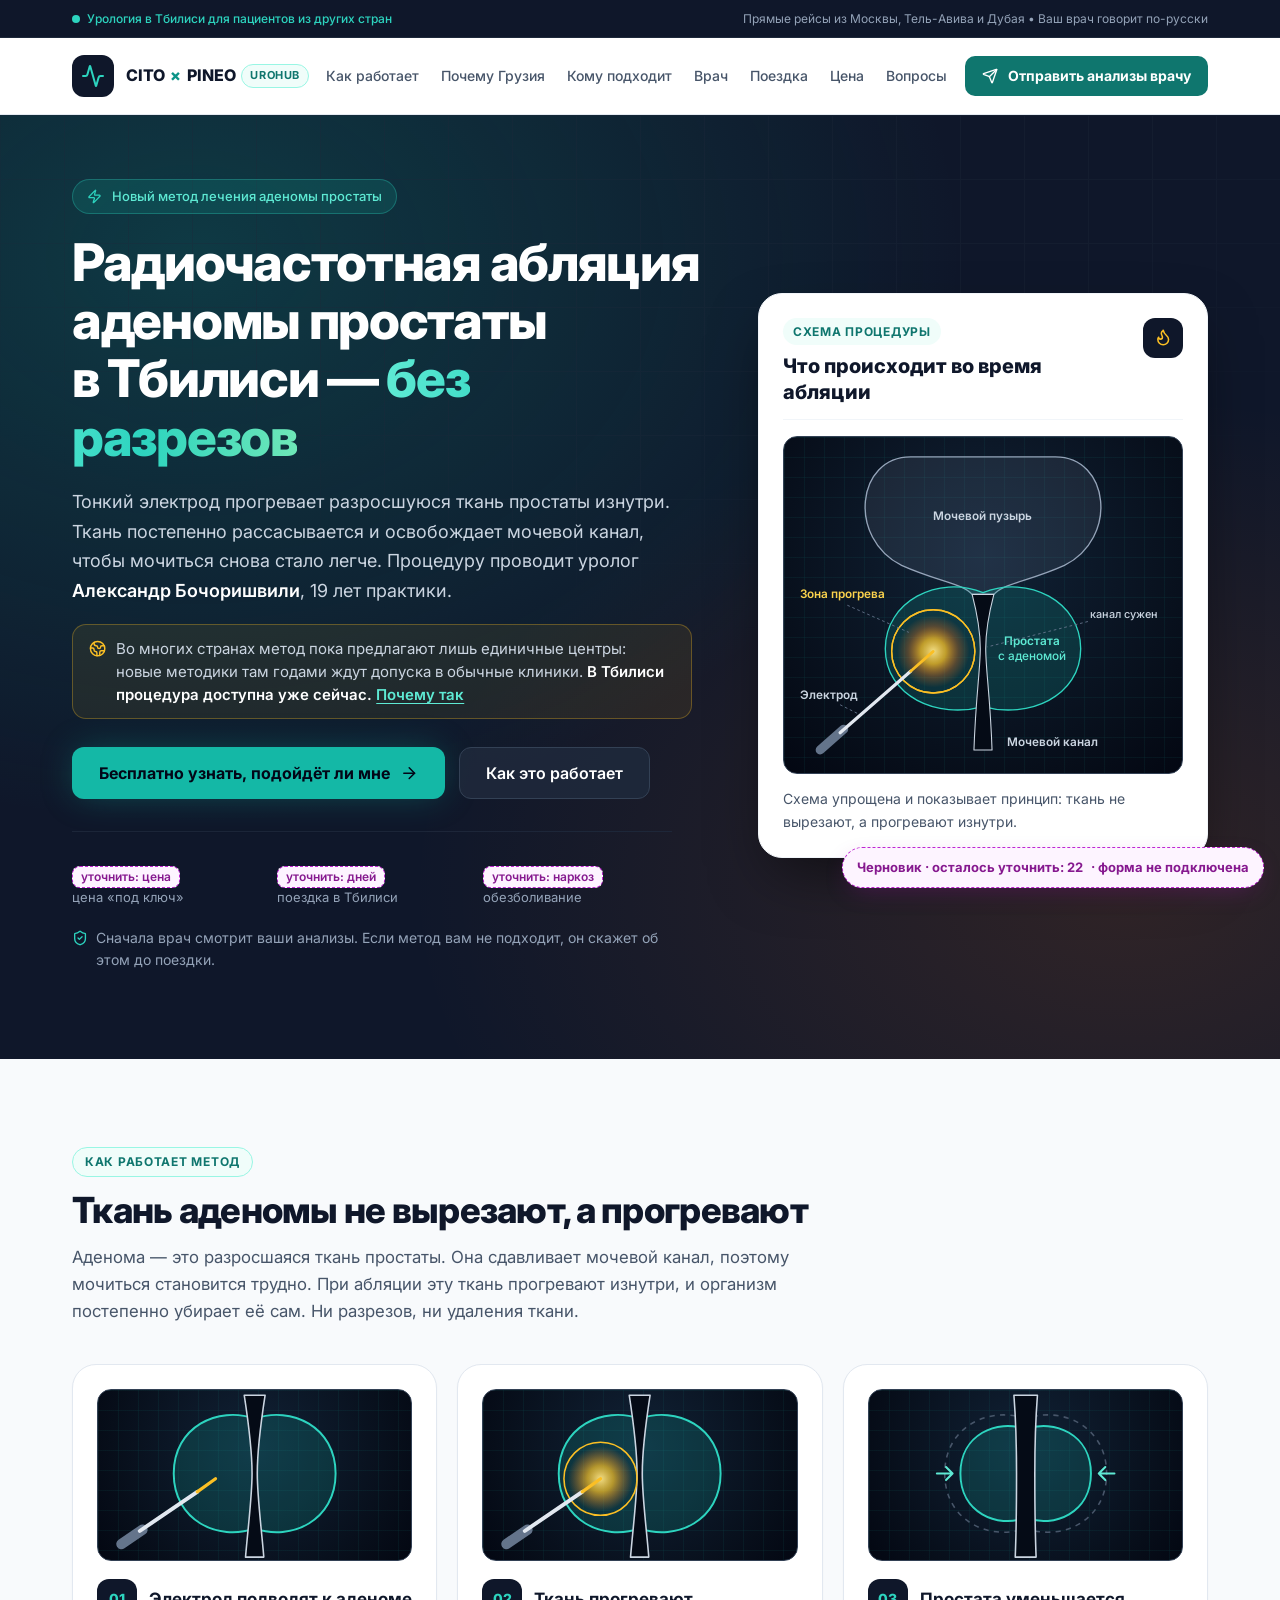
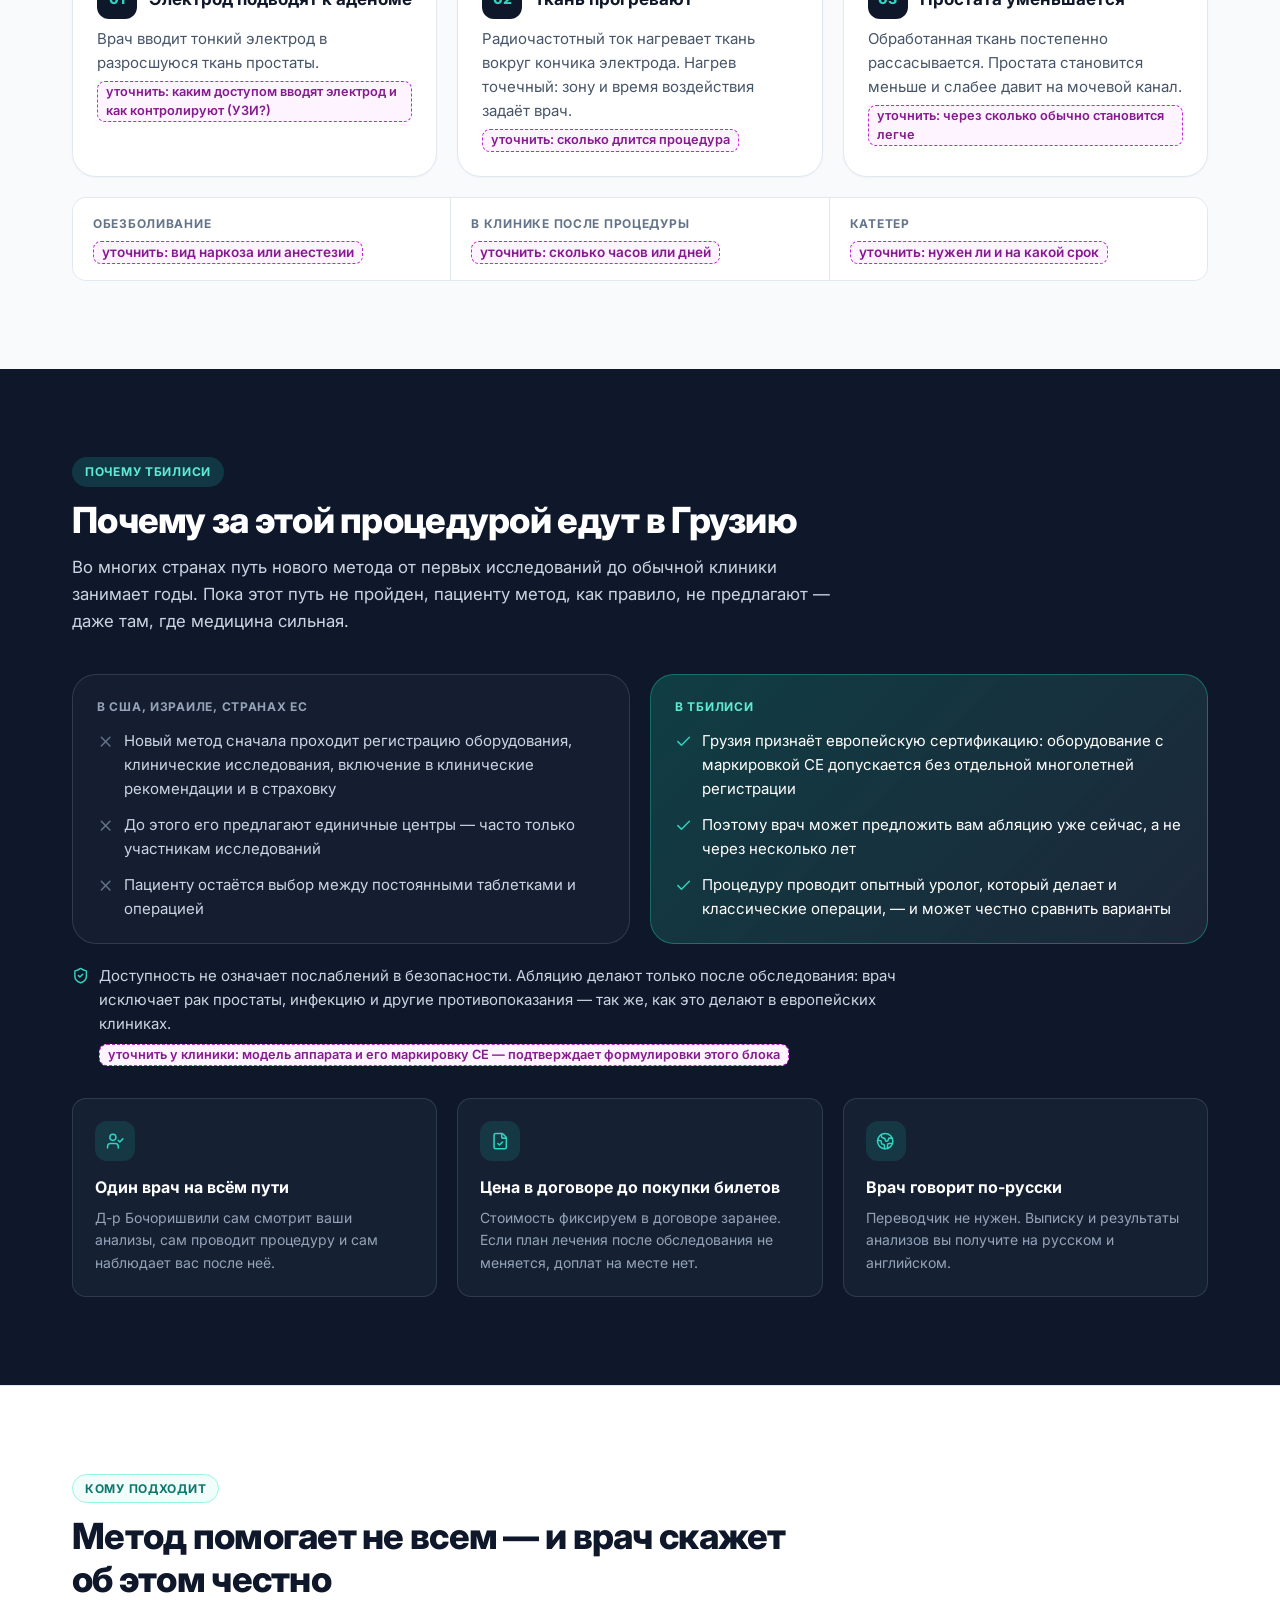
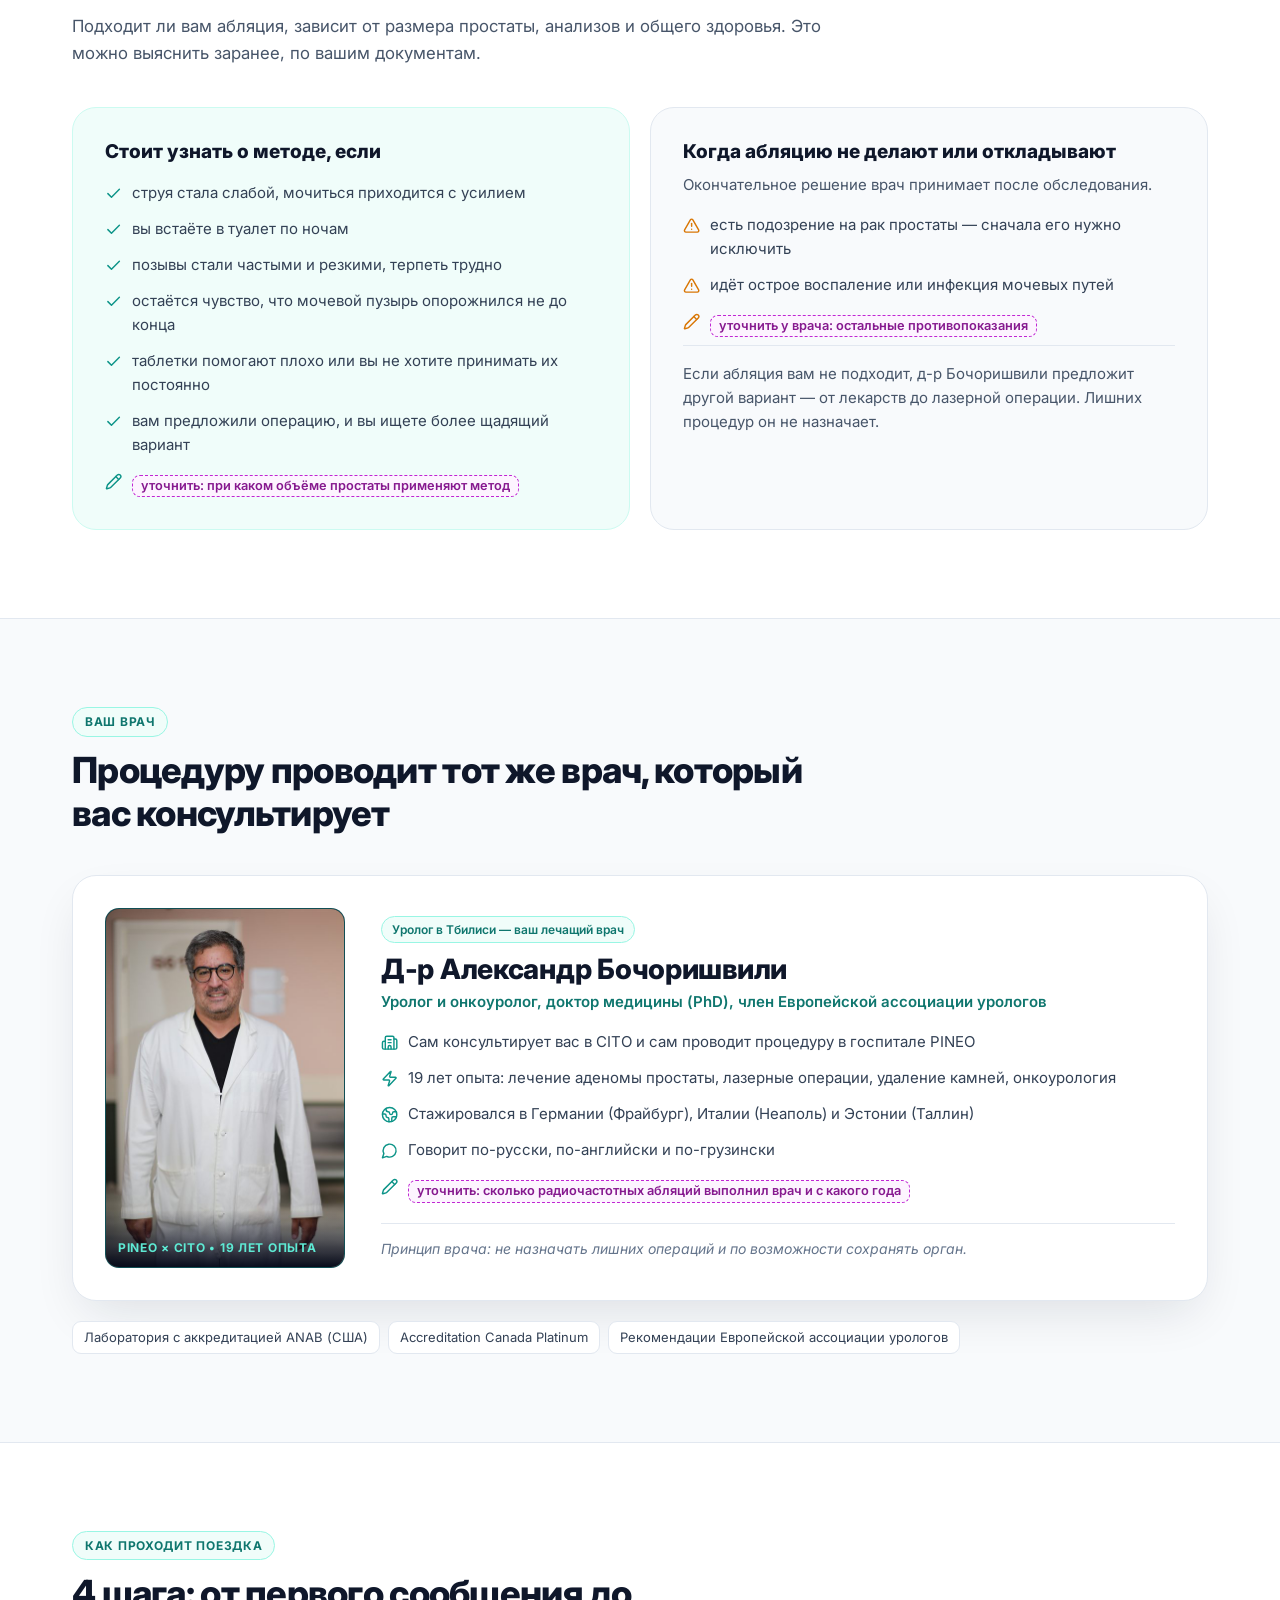
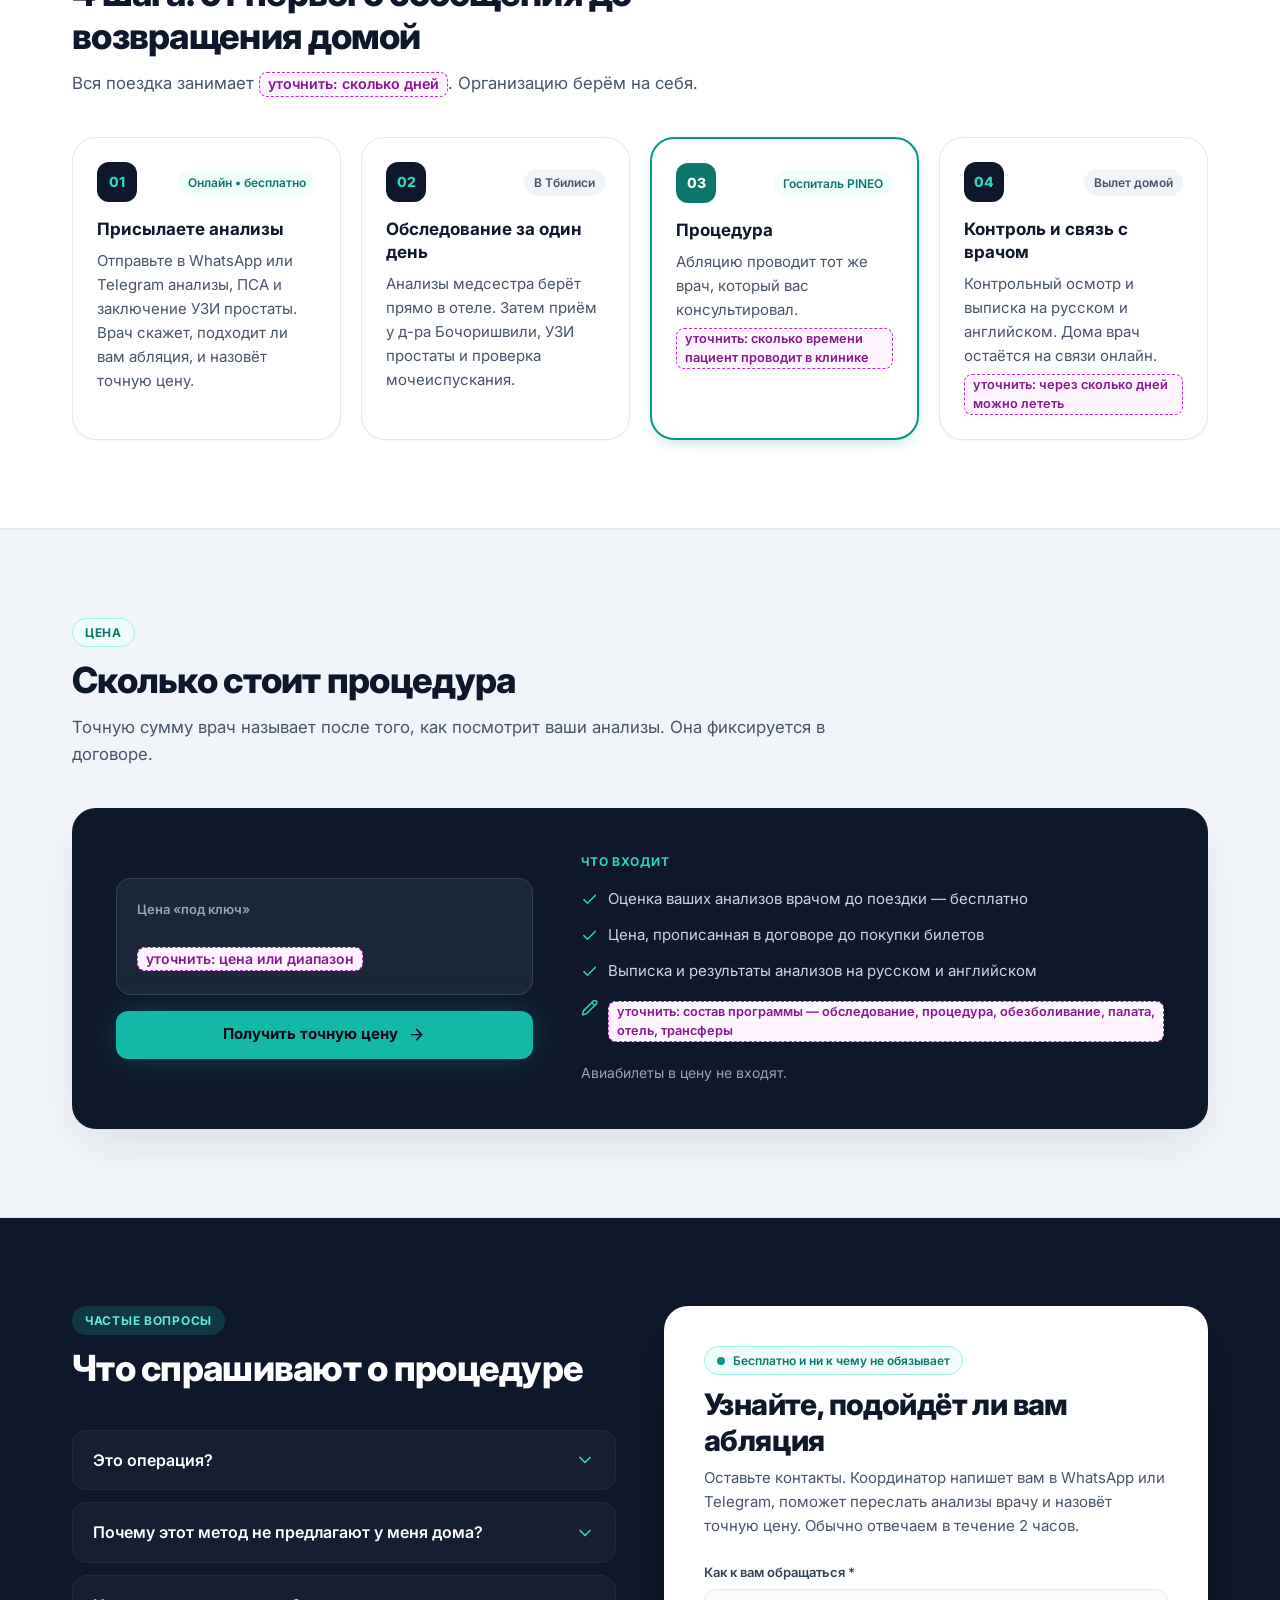
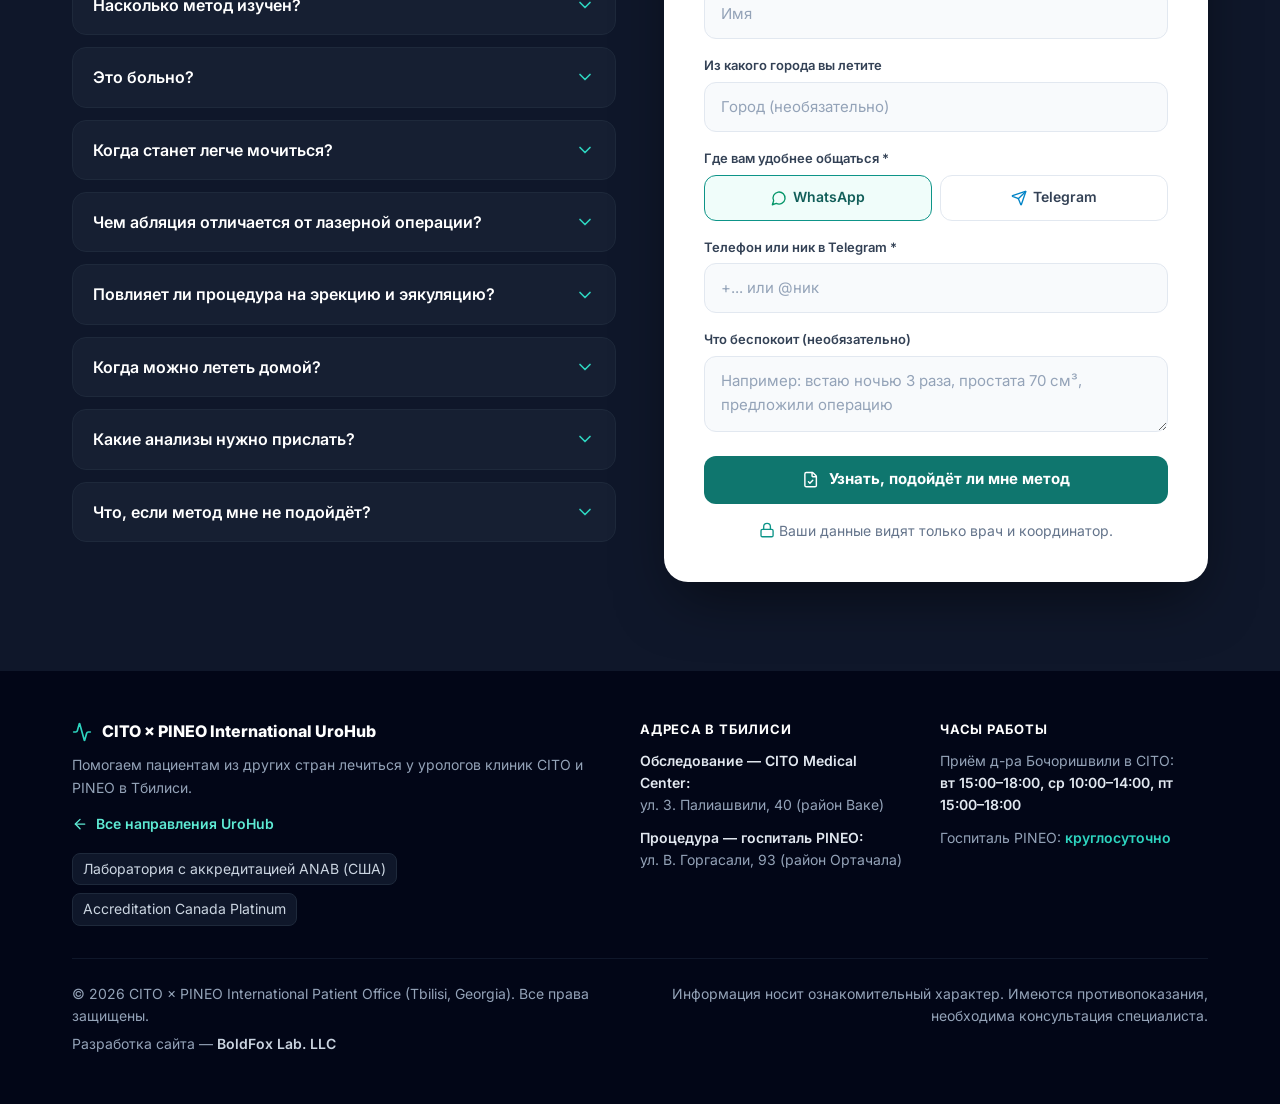
==== commit a239104b: "RFA landing: reframe uniqueness around approval timelines, copy and UI fixes - Hero: new badge, rewr" ====
--- a/rfa-prostate/index.html
+++ b/rfa-prostate/index.html
@@ -4,7 +4,7 @@
     <meta charset="UTF-8">
     <meta name="viewport" content="width=device-width, initial-scale=1.0">
     <title>Радиочастотная абляция аденомы простаты в Тбилиси | UroHub</title>
-    <meta name="description" content="Радиочастотная абляция аденомы простаты в Тбилиси: лечение без разрезов у уролога Александра Бочоришвили. Пришлите анализы — врач бесплатно скажет, подходит ли вам метод.">
+    <meta name="description" content="Радиочастотная абляция аденомы простаты в Тбилиси — без разрезов. Во многих странах метод пока предлагают единичные центры. Пришлите анализы — уролог бесплатно скажет, подходит ли он вам.">
     <meta name="theme-color" content="#0f172a">
     <!-- ЧЕРНОВИК: пока на странице есть пометки «уточнить», поисковикам её не показываем.
          Когда все пометки заполнены — удалите эту строку и добавьте страницу в sitemap.xml -->
@@ -18,7 +18,7 @@
     <meta property="og:type" content="website">
     <meta property="og:site_name" content="CITO × PINEO UroHub Tbilisi">
     <meta property="og:title" content="Радиочастотная абляция аденомы простаты в Тбилиси">
-    <meta property="og:description" content="Лечение аденомы простаты без разрезов. Пришлите анализы — врач бесплатно скажет, подходит ли вам метод.">
+    <meta property="og:description" content="Лечение аденомы простаты без разрезов — в Тбилиси метод доступен уже сейчас. Пришлите анализы — врач бесплатно скажет, подходит ли он вам.">
     <meta property="og:url" content="https://urologyhubtbilisi.vercel.app/rfa-prostate/">
     <meta property="og:image" content="https://urologyhubtbilisi.vercel.app/img/og-image.jpg">
     <meta property="og:locale" content="ru_RU">
@@ -160,11 +160,13 @@
         .logo__name { display: flex; align-items: center; gap: 6px; font-weight: 800; font-size: 16px; letter-spacing: -0.01em; white-space: nowrap; }
         .logo__name b { color: var(--teal-600); font-weight: 800; }
         .logo__tag { font-size: 11px; font-weight: 700; text-transform: uppercase; letter-spacing: 0.05em; padding: 2px 8px; border-radius: 999px; background: var(--teal-50); color: var(--teal-700); border: 1px solid var(--teal-200); }
-        .logo__sub { display: none; font-size: 13px; color: var(--muted-2); font-weight: 500; line-height: 1.3; }
+        .logo__sub { display: none; font-size: 13px; color: var(--muted-2); font-weight: 500; line-height: 1.3; white-space: nowrap; }
         @media (min-width: 480px) { .logo__sub { display: block; } }
         .nav { display: none; align-items: center; gap: 22px; font-size: 14px; font-weight: 500; color: var(--muted); white-space: nowrap; }
         .nav a:hover { color: var(--teal-600); }
-        @media (min-width: 1100px) { .nav { display: flex; } }
+        /* Когда видно меню, подзаголовок логотипа прячем: иначе он наезжает на пункты меню */
+        @media (min-width: 1240px) { .nav { display: flex; gap: 18px; } .logo__sub { display: none; } }
+        @media (min-width: 1280px) { .nav { gap: 22px; } }
         .header__cta { white-space: nowrap; flex: none; }
         @media (max-width: 419px) { .logo__tag { display: none; } .header__cta { padding-inline: 12px; } }
         .header__cta span.long { display: none; }
@@ -199,11 +201,17 @@
         .grad { color: transparent; background: linear-gradient(90deg, var(--teal-300), var(--teal-400), #6ee7b7); -webkit-background-clip: text; background-clip: text; }
         .hero__lead { margin-top: 20px; max-width: 620px; color: var(--on-night); font-size: clamp(1rem, 0.95rem + 0.3vw, 1.125rem); line-height: 1.65; }
         .hero__lead strong { color: #fff; font-weight: 600; }
-        .hero__unique { margin-top: 16px; }
+        .hero__unique { display: flex; align-items: flex-start; gap: 10px; max-width: 620px; margin-top: 18px; padding: 12px 16px; border-radius: var(--r-md); background: rgba(251, 191, 36, 0.08); border: 1px solid rgba(251, 191, 36, 0.3); color: var(--on-night); font-size: 15px; line-height: 1.55; }
+        .hero__unique .ico { color: var(--heat); margin-top: 3px; }
+        .hero__unique b { color: #fff; font-weight: 600; }
+        .hero__unique a { color: var(--teal-300); font-weight: 600; text-decoration: underline; text-underline-offset: 3px; white-space: nowrap; }
+        .hero__unique a:hover { color: #fff; }
         .hero__actions { display: flex; flex-direction: column; gap: 14px; margin-top: 28px; }
-        @media (min-width: 640px) { .hero__actions { flex-direction: row; align-items: center; } }
+        @media (min-width: 640px) { .hero__actions { flex-direction: row; flex-wrap: wrap; align-items: center; } .hero__actions .btn { white-space: nowrap; } }
         .hero__actions .btn { padding: 15px 26px; font-size: 16px; }
         .facts { display: grid; grid-template-columns: repeat(3, 1fr); gap: 16px; max-width: 600px; margin-top: 32px; padding-top: 20px; border-top: 1px solid rgba(30, 41, 59, 0.9); }
+        /* В разметке dt идёт перед dd (так требует HTML), а на экране значение показываем сверху */
+        .facts > div { display: flex; flex-direction: column-reverse; justify-content: flex-end; }
         .facts dt { font-size: 13px; color: var(--on-night-muted); line-height: 1.4; }
         .facts dd { margin-top: 4px; font-size: clamp(1.1rem, 0.9rem + 1vw, 1.6rem); font-weight: 800; line-height: 1.25; }
         .facts dd .todo { font-size: 12px; }
@@ -270,11 +278,19 @@
         .panel__foot { margin-top: 20px; padding-top: 16px; border-top: 1px solid var(--line); font-size: 15px; color: var(--ink-3); }
 
         /* Почему в Тбилиси */
-        .unique { display: flex; align-items: flex-start; gap: 16px; padding: 20px 24px; border-radius: var(--r-lg); background: linear-gradient(90deg, rgba(17, 94, 89, 0.6), rgba(30, 41, 59, 0.9)); border: 1px solid rgba(20, 184, 166, 0.3); margin-bottom: 20px; }
-        .unique__icon { width: 44px; height: 44px; border-radius: 12px; background: rgba(251, 191, 36, 0.15); color: var(--heat); display: flex; align-items: center; justify-content: center; flex: none; }
-        .unique__icon .ico { width: 22px; height: 22px; }
-        .unique h3 { font-size: 17px; font-weight: 700; }
-        .unique p { margin-top: 8px; }
+        .compare { display: grid; gap: 16px; margin-bottom: 20px; }
+        @media (min-width: 768px) { .compare { grid-template-columns: 1fr 1fr; gap: 20px; } }
+        .compare__col { border-radius: var(--r-lg); padding: 22px 24px; background: rgba(30, 41, 59, 0.4); border: 1px solid rgba(51, 65, 85, 0.85); }
+        .compare__col--hi { background: linear-gradient(135deg, rgba(17, 94, 89, 0.55), rgba(30, 41, 59, 0.9)); border-color: rgba(20, 184, 166, 0.45); }
+        .compare__tag { font-size: 12px; font-weight: 700; text-transform: uppercase; letter-spacing: 0.06em; color: var(--on-night-muted); }
+        .compare__col--hi .compare__tag { color: var(--teal-300); }
+        .compare .list { color: var(--on-night); margin-top: 12px; }
+        .compare__col--hi .list { color: #fff; }
+        .compare .list .ico { color: var(--teal-400); }
+        .compare .list--muted .ico { color: #64748b; }
+        .why__note { display: flex; align-items: flex-start; gap: 10px; margin-bottom: 32px; font-size: 15px; color: var(--on-night); max-width: 860px; }
+        .why__note .ico { color: var(--teal-400); margin-top: 3px; }
+        .why__note .todo { margin-top: 8px; }
         .ncard { background: rgba(30, 41, 59, 0.55); border: 1px solid rgba(51, 65, 85, 0.85); border-radius: var(--r-md); padding: 22px; }
         .ncard__icon { width: 40px; height: 40px; border-radius: 12px; background: rgba(20, 184, 166, 0.15); color: var(--teal-400); display: flex; align-items: center; justify-content: center; margin-bottom: 14px; }
         .ncard h3 { font-size: 16px; font-weight: 700; }
@@ -416,6 +432,7 @@
         <symbol id="i-globe" viewBox="0 0 24 24"><path d="M21.54 15H17a2 2 0 0 0-2 2v4.54"/><path d="M7 3.34V5a3 3 0 0 0 3 3a2 2 0 0 1 2 2c0 1.1.9 2 2 2a2 2 0 0 0 2-2c0-1.1.9-2 2-2h3.17"/><path d="M11 21.95V18a2 2 0 0 0-2-2a2 2 0 0 1-2-2v-1a2 2 0 0 0-2-2H2.05"/><circle cx="12" cy="12" r="10"/></symbol>
         <symbol id="i-building" viewBox="0 0 24 24"><path d="M10 12h4"/><path d="M10 8h4"/><path d="M14 21v-3a2 2 0 0 0-4 0v3"/><path d="M6 10H4a2 2 0 0 0-2 2v7a2 2 0 0 0 2 2h16a2 2 0 0 0 2-2V9a2 2 0 0 0-2-2h-2"/><path d="M6 21V5a2 2 0 0 1 2-2h8a2 2 0 0 1 2 2v16"/></symbol>
         <symbol id="i-shield" viewBox="0 0 24 24"><path d="M20 13c0 5-3.5 7.5-7.66 8.95a1 1 0 0 1-.67-.01C7.5 20.5 4 18 4 13V6a1 1 0 0 1 1-1c2 0 4.5-1.2 6.24-2.72a1.17 1.17 0 0 1 1.52 0C14.51 3.81 17 5 19 5a1 1 0 0 1 1 1z"/><path d="m9 12 2 2 4-4"/></symbol>
+        <symbol id="i-x" viewBox="0 0 24 24"><path d="M18 6 6 18"/><path d="m6 6 12 12"/></symbol>
         <symbol id="i-pencil" viewBox="0 0 24 24"><path d="M21.174 6.812a1 1 0 0 0-3.986-3.987L3.842 16.174a2 2 0 0 0-.5.83l-1.321 4.352a.5.5 0 0 0 .623.622l4.353-1.32a2 2 0 0 0 .83-.497z"/><path d="m15 5 4 4"/></symbol>
     </svg>
 
@@ -439,6 +456,7 @@
             </a>
             <nav class="nav" aria-label="Разделы страницы">
                 <a href="#how">Как работает</a>
+                <a href="#why">Почему Грузия</a>
                 <a href="#whom">Кому подходит</a>
                 <a href="#doctor">Врач</a>
                 <a href="#trip">Поездка</a>
@@ -461,39 +479,40 @@
                 <div>
                     <div class="hero__badge">
                         <svg class="ico"><use href="#i-zap"/></svg>
-                        <span>Лечение аденомы простаты без разрезов</span>
+                        <span>Новый метод лечения аденомы простаты</span>
                     </div>
 
                     <h1>Радиочастотная абляция аденомы простаты в&nbsp;Тбилиси — <span class="grad">без разрезов</span></h1>
 
                     <p class="hero__lead">
-                        Тонкий электрод прогревает разросшуюся ткань простаты. Со временем она уменьшается и меньше сдавливает мочевой канал. Процедуру проводит уролог <strong>Александр Бочоришвили</strong>, 19 лет практики.
+                        Тонкий электрод прогревает разросшуюся ткань простаты изнутри. Ткань постепенно рассасывается и освобождает мочевой канал, чтобы мочиться снова стало легче. Процедуру проводит уролог <strong>Александр Бочоришвили</strong>, 19&nbsp;лет практики.
                     </p>
 
                     <p class="hero__unique">
-                        <mark class="todo">уточнить: главный довод — что именно в этой методике делают только в Грузии</mark>
+                        <svg class="ico"><use href="#i-globe"/></svg>
+                        <span>Во многих странах метод пока предлагают лишь единичные центры: новые методики там годами ждут допуска в обычные клиники. <b>В Тбилиси процедура доступна уже сейчас.</b> <a href="#why">Почему так</a></span>
                     </p>
 
                     <div class="hero__actions">
                         <a href="#lead-form" class="btn btn--primary">
-                            <span>Узнать, подойдёт ли мне, — бесплатно</span>
+                            <span>Бесплатно узнать, подойдёт&nbsp;ли&nbsp;мне</span>
                             <svg class="ico"><use href="#i-arrow-right"/></svg>
                         </a>
-                        <a href="#how" class="btn btn--ghost">Как работает процедура</a>
+                        <a href="#how" class="btn btn--ghost">Как это работает</a>
                     </div>
 
                     <dl class="facts">
                         <div>
+                            <dt>цена «под ключ»</dt>
                             <dd><mark class="todo">уточнить: цена</mark></dd>
-                            <dt>цена «под ключ»</dt>
                         </div>
                         <div>
+                            <dt>поездка в Тбилиси</dt>
                             <dd><mark class="todo">уточнить: дней</mark></dd>
-                            <dt>поездка в Тбилиси</dt>
                         </div>
                         <div>
+                            <dt>обезболивание</dt>
                             <dd><mark class="todo">уточнить: наркоз</mark></dd>
-                            <dt>обезболивание</dt>
                         </div>
                     </dl>
 
@@ -563,7 +582,7 @@
             <div class="head">
                 <div class="eyebrow">Как работает метод</div>
                 <h2>Ткань аденомы не вырезают, а прогревают</h2>
-                <p>Аденома — это разросшаяся ткань простаты. Она сдавливает мочевой канал, поэтому мочиться становится трудно. При абляции эту ткань разрушают теплом, и организм постепенно убирает её сам.</p>
+                <p>Аденома — это разросшаяся ткань простаты. Она сдавливает мочевой канал, поэтому мочиться становится трудно. При абляции эту ткань прогревают изнутри, и организм постепенно убирает её сам. Ни разрезов, ни удаления ткани.</p>
             </div>
 
             <ol class="cards cards--3">
@@ -634,6 +653,62 @@
         </div>
     </section>
 
+    <!-- ПОЧЕМУ В ТБИЛИСИ -->
+    <!-- Формулировки о доступности метода в других странах сознательно осторожные:
+         не «запрещено», а «долгий путь допуска». Утверждение «запрещено/опасно» подтвердить нельзя,
+         и оно отпугивает пациента («раз запрещено — значит опасно»). -->
+    <section id="why" class="section section--night">
+        <div class="wrap">
+            <div class="head">
+                <div class="eyebrow">Почему Тбилиси</div>
+                <h2>Почему за этой процедурой едут в&nbsp;Грузию</h2>
+                <p>Во многих странах путь нового метода от первых исследований до обычной клиники занимает годы. Пока этот путь не пройден, пациенту метод, как правило, не предлагают — даже там, где медицина сильная.</p>
+            </div>
+
+            <div class="compare">
+                <div class="compare__col">
+                    <div class="compare__tag">В США, Израиле, странах ЕС</div>
+                    <ul class="list list--muted">
+                        <li><svg class="ico"><use href="#i-x"/></svg><span>Новый метод сначала проходит регистрацию оборудования, клинические исследования, включение в клинические рекомендации и в страховку</span></li>
+                        <li><svg class="ico"><use href="#i-x"/></svg><span>До этого его предлагают единичные центры — часто только участникам исследований</span></li>
+                        <li><svg class="ico"><use href="#i-x"/></svg><span>Пациенту остаётся выбор между постоянными таблетками и операцией</span></li>
+                    </ul>
+                </div>
+                <div class="compare__col compare__col--hi">
+                    <div class="compare__tag">В Тбилиси</div>
+                    <ul class="list">
+                        <li><svg class="ico"><use href="#i-check"/></svg><span>Грузия признаёт европейскую сертификацию: оборудование с маркировкой CE допускается без отдельной многолетней регистрации</span></li>
+                        <li><svg class="ico"><use href="#i-check"/></svg><span>Поэтому врач может предложить вам абляцию уже сейчас, а не через несколько лет</span></li>
+                        <li><svg class="ico"><use href="#i-check"/></svg><span>Процедуру проводит опытный уролог, который делает и классические операции, — и может честно сравнить варианты</span></li>
+                    </ul>
+                </div>
+            </div>
+
+            <p class="why__note">
+                <svg class="ico"><use href="#i-shield"/></svg>
+                <span>Доступность не означает послаблений в безопасности. Абляцию делают только после обследования: врач исключает рак простаты, инфекцию и другие противопоказания — так же, как это делают в европейских клиниках.<br><mark class="todo">уточнить у клиники: модель аппарата и его маркировку CE — подтверждает формулировки этого блока</mark></span>
+            </p>
+
+            <div class="cards cards--3">
+                <div class="ncard">
+                    <div class="ncard__icon"><svg class="ico"><use href="#i-user-check"/></svg></div>
+                    <h3>Один врач на всём пути</h3>
+                    <p>Д-р Бочоришвили сам смотрит ваши анализы, сам проводит процедуру и сам наблюдает вас после неё.</p>
+                </div>
+                <div class="ncard">
+                    <div class="ncard__icon"><svg class="ico"><use href="#i-file-check"/></svg></div>
+                    <h3>Цена в договоре до покупки билетов</h3>
+                    <p>Стоимость фиксируем в договоре заранее. Если план лечения после обследования не меняется, доплат на месте нет.</p>
+                </div>
+                <div class="ncard">
+                    <div class="ncard__icon"><svg class="ico"><use href="#i-globe"/></svg></div>
+                    <h3>Врач говорит по-русски</h3>
+                    <p>Переводчик не нужен. Выписку и результаты анализов вы получите на русском и английском.</p>
+                </div>
+            </div>
+        </div>
+    </section>
+
     <!-- КОМУ ПОДХОДИТ -->
     <section id="whom" class="section section--white">
         <div class="wrap">
@@ -666,42 +741,6 @@
                         <li><svg class="ico"><use href="#i-pencil"/></svg><span><mark class="todo">уточнить у врача: остальные противопоказания</mark></span></li>
                     </ul>
                     <p class="panel__foot">Если абляция вам не подходит, д-р Бочоришвили предложит другой вариант — от лекарств до лазерной операции. Лишних процедур он не назначает.</p>
-                </div>
-            </div>
-        </div>
-    </section>
-
-    <!-- ПОЧЕМУ В ТБИЛИСИ -->
-    <section id="why" class="section section--night">
-        <div class="wrap">
-            <div class="head">
-                <div class="eyebrow">Почему Тбилиси</div>
-                <h2>Почему за этой процедурой едут в Грузию</h2>
-            </div>
-
-            <div class="unique">
-                <div class="unique__icon"><svg class="ico"><use href="#i-zap"/></svg></div>
-                <div>
-                    <h3>Чем методика отличается от того, что предлагают в других странах</h3>
-                    <p><mark class="todo">уточнить: в чём уникальность — методика, оборудование или опыт врача; почему процедуру не делают в других странах</mark></p>
-                </div>
-            </div>
-
-            <div class="cards cards--3">
-                <div class="ncard">
-                    <div class="ncard__icon"><svg class="ico"><use href="#i-user-check"/></svg></div>
-                    <h3>Один врач на всём пути</h3>
-                    <p>Д-р Бочоришвили сам смотрит ваши анализы, сам проводит процедуру и сам наблюдает вас после неё.</p>
-                </div>
-                <div class="ncard">
-                    <div class="ncard__icon"><svg class="ico"><use href="#i-file-check"/></svg></div>
-                    <h3>Цена в договоре до покупки билетов</h3>
-                    <p>Стоимость фиксируем заранее. Доплат на месте нет.</p>
-                </div>
-                <div class="ncard">
-                    <div class="ncard__icon"><svg class="ico"><use href="#i-globe"/></svg></div>
-                    <h3>Врач говорит по-русски</h3>
-                    <p>Переводчик не нужен. Выписку и результаты анализов вы получите на русском и английском.</p>
                 </div>
             </div>
         </div>
@@ -789,7 +828,7 @@
             <div class="price">
                 <div>
                     <div class="price__box">
-                        <div class="price__label">Цена «под ключ»:</div>
+                        <div class="price__label">Цена «под ключ»</div>
                         <div class="price__value"><mark class="todo">уточнить: цена или диапазон</mark></div>
                     </div>
                     <a href="#lead-form" class="btn btn--primary btn--block">
@@ -825,6 +864,14 @@
                         <details>
                             <summary><span>Это операция?</span><svg class="ico"><use href="#i-chevron-down"/></svg></summary>
                             <div><p>Это малотравматичная процедура, а не операция с разрезами. Ткань простаты не вырезают: её прогревают электродом, и затем она постепенно рассасывается.</p></div>
+                        </details>
+                        <details>
+                            <summary><span>Почему этот метод не предлагают у меня дома?</span><svg class="ico"><use href="#i-chevron-down"/></svg></summary>
+                            <div><p>Скорее всего, он ещё не дошёл до обычных клиник вашей страны. Новый метод сначала проходит регистрацию оборудования, исследования и включение в клинические рекомендации и страховку — на это уходят годы.</p><p>Грузия признаёт европейскую сертификацию оборудования, поэтому здесь метод доступен раньше. Это вопрос сроков и правил допуска, а не оценки безопасности метода.</p></div>
+                        </details>
+                        <details>
+                            <summary><span>Насколько метод изучен?</span><svg class="ico"><use href="#i-chevron-down"/></svg></summary>
+                            <div><p>Абляция аденомы — молодое направление. Исследования показывают хорошие результаты, но многолетних наблюдений пока меньше, чем у классических операций.</p><p>Д-р Бочоришвили до поездки расскажет, чего ждать именно в вашем случае, и сравнит абляцию с другими вариантами лечения.</p></div>
                         </details>
                         <details>
                             <summary><span>Это больно?</span><svg class="ico"><use href="#i-chevron-down"/></svg></summary>
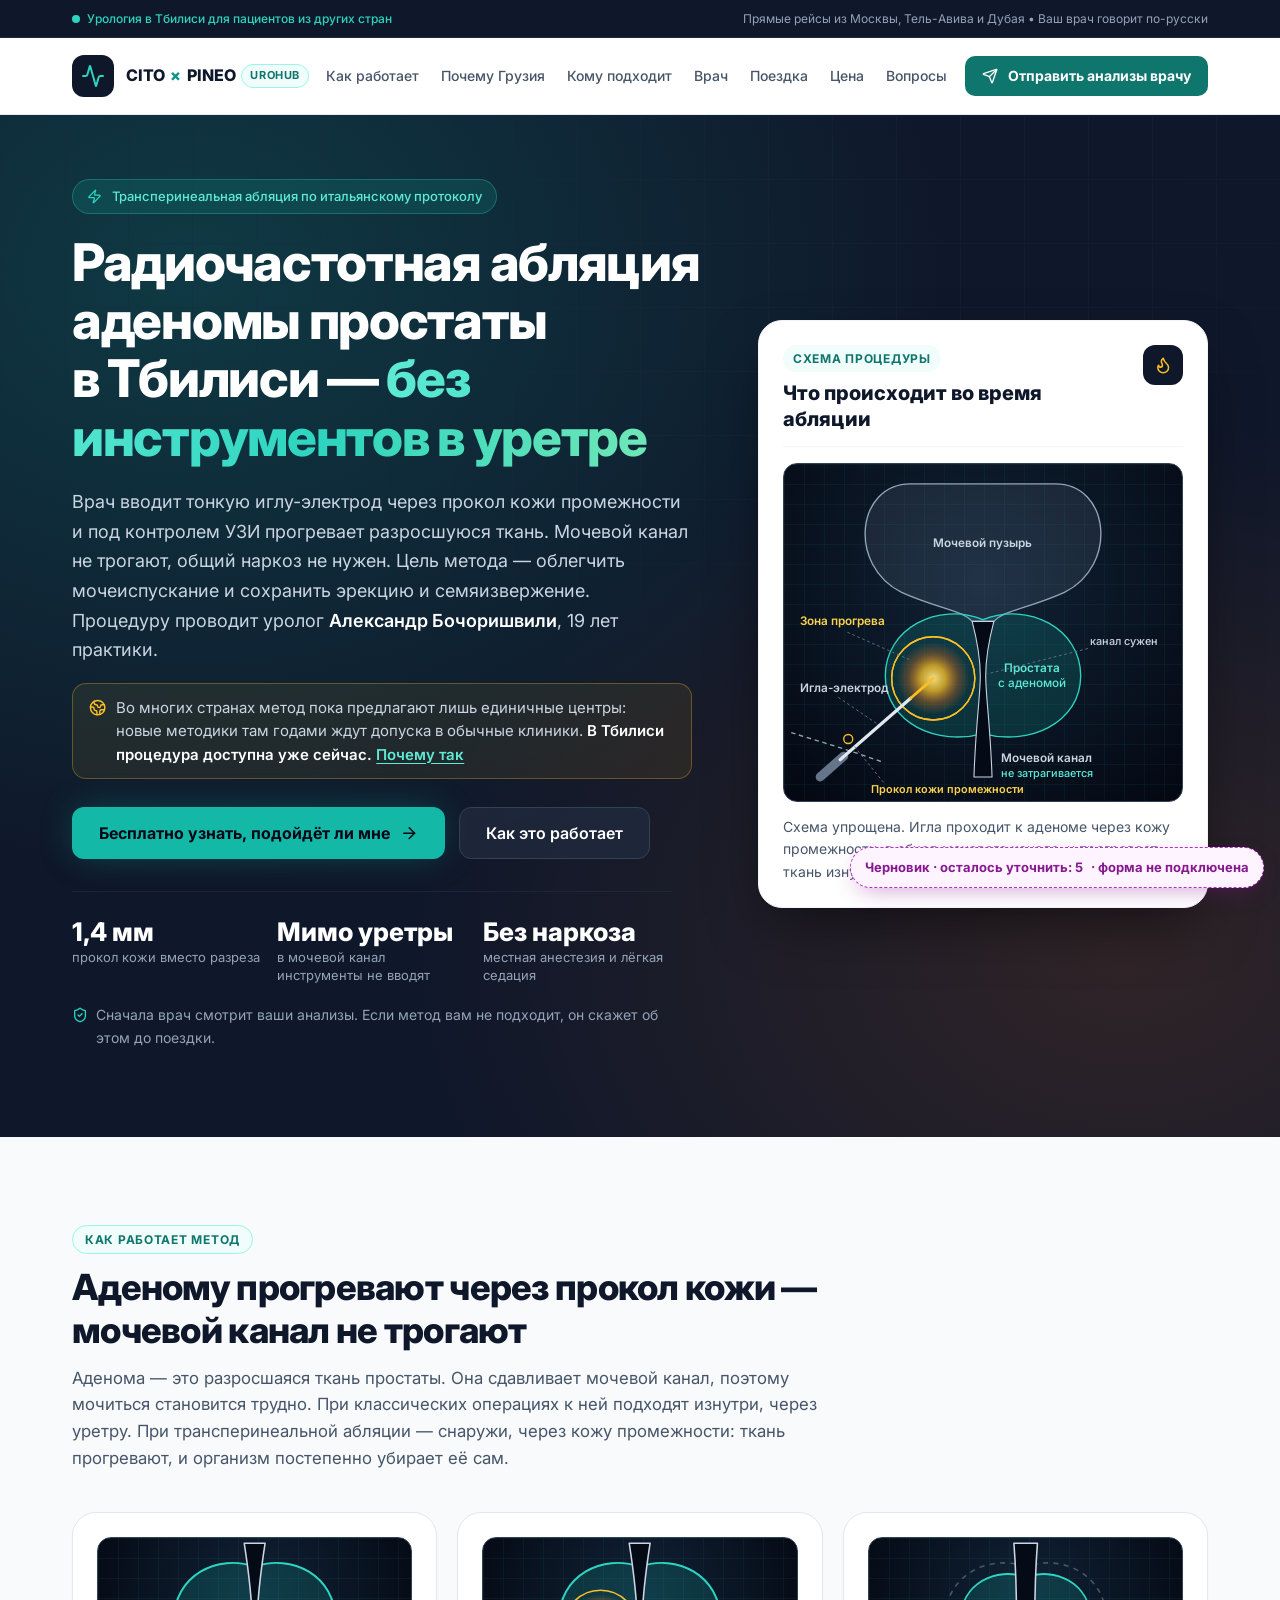
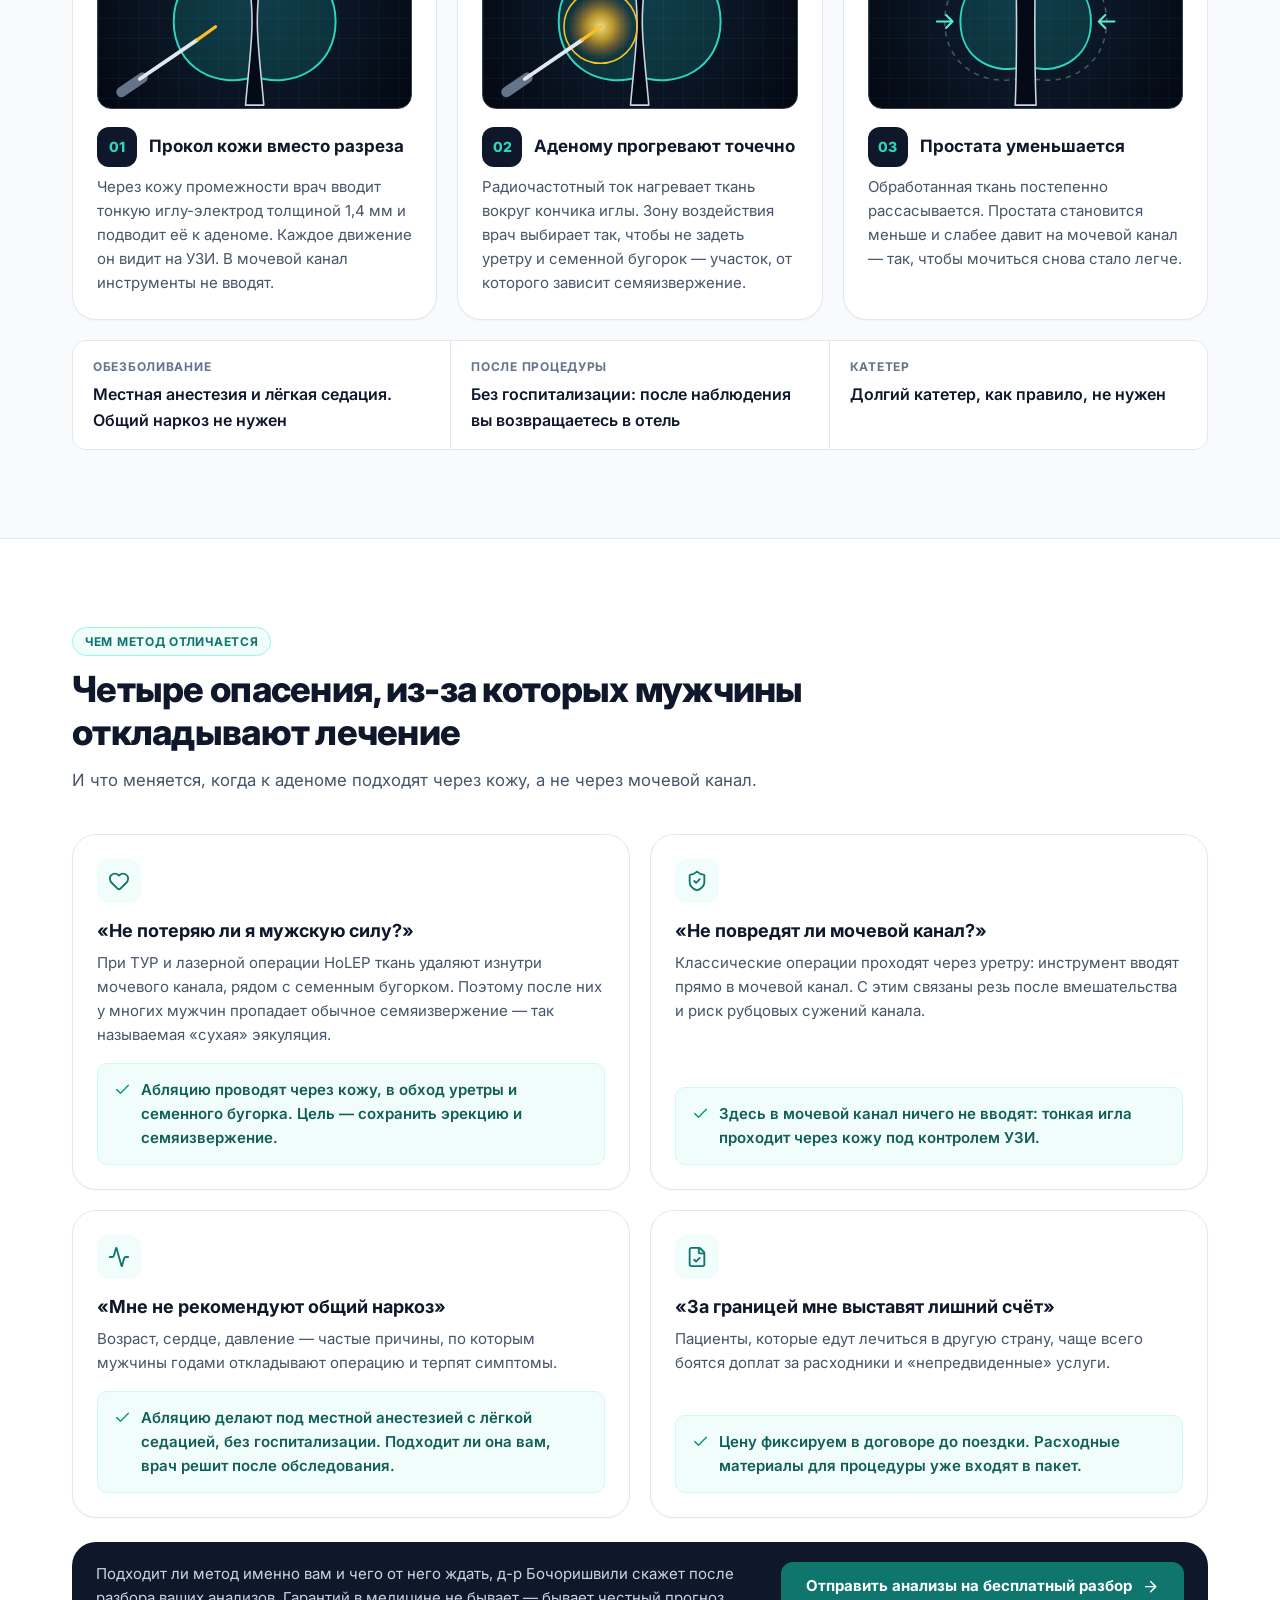
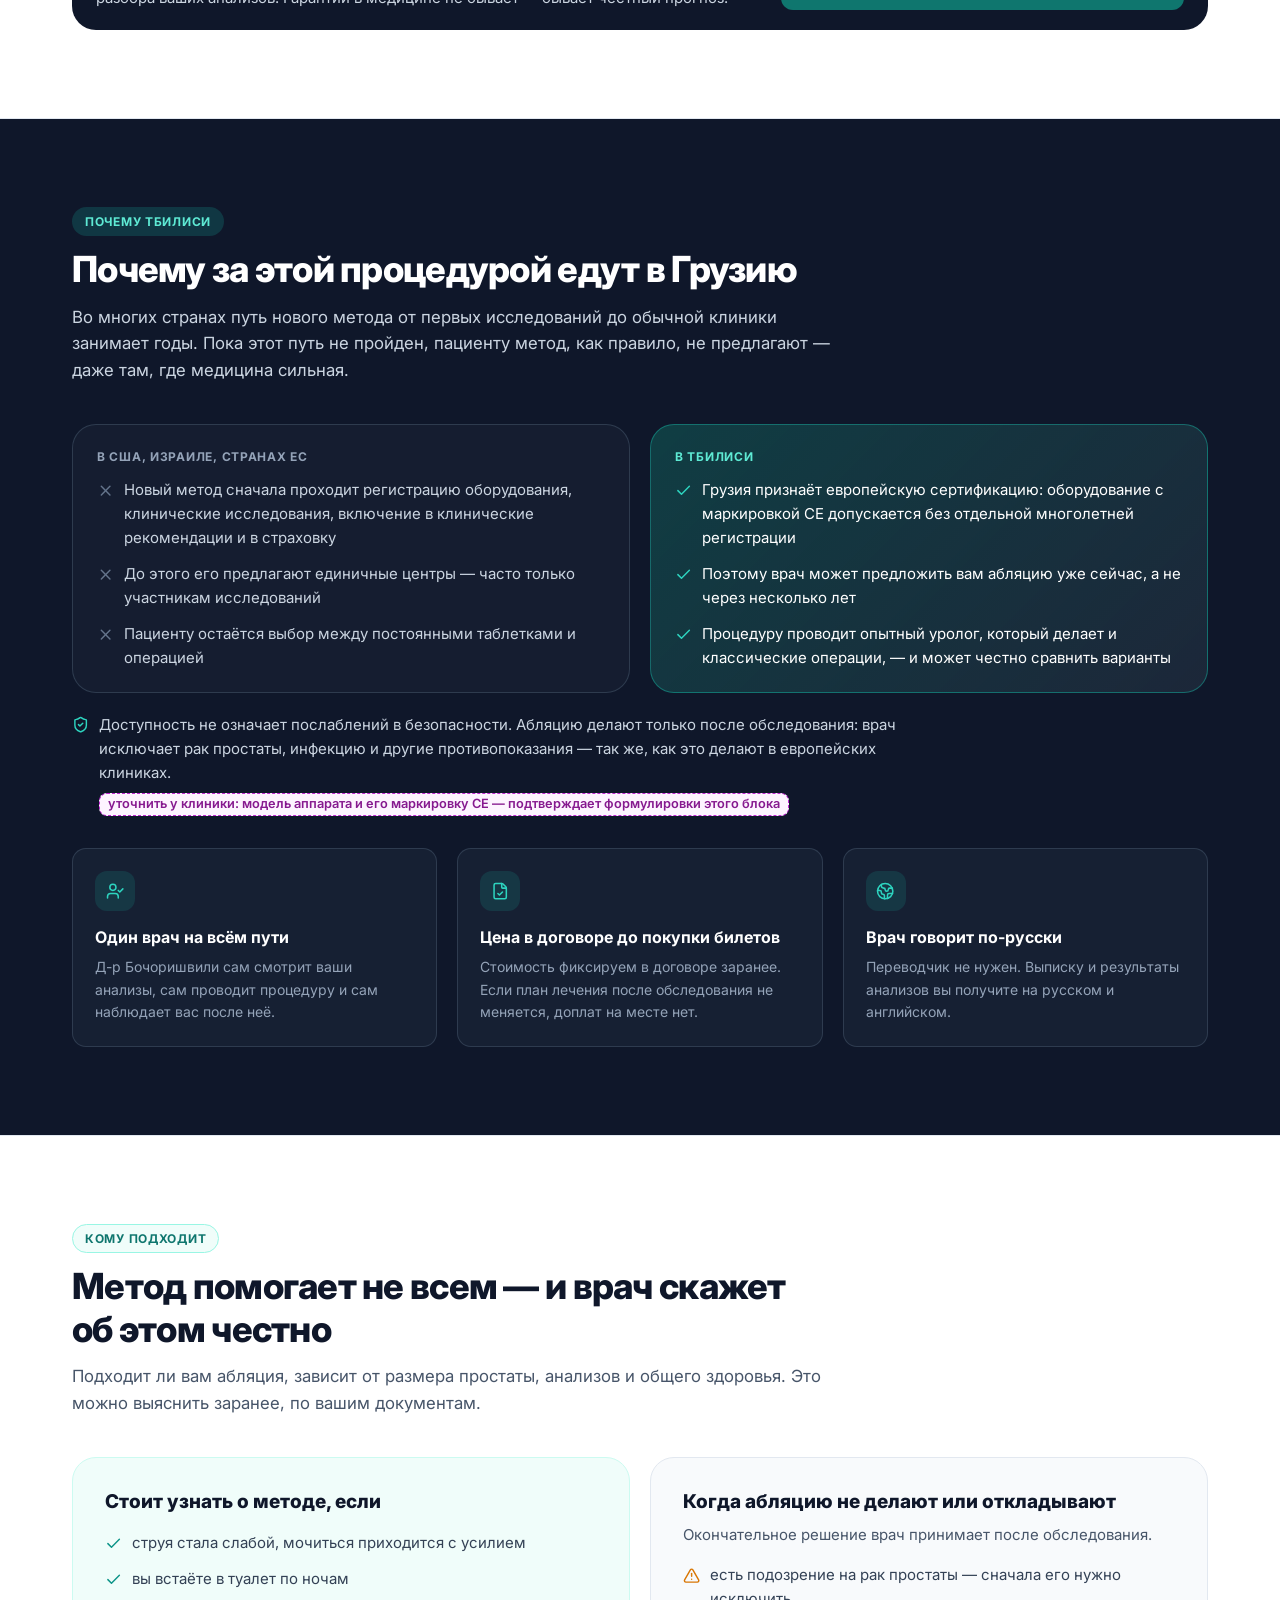
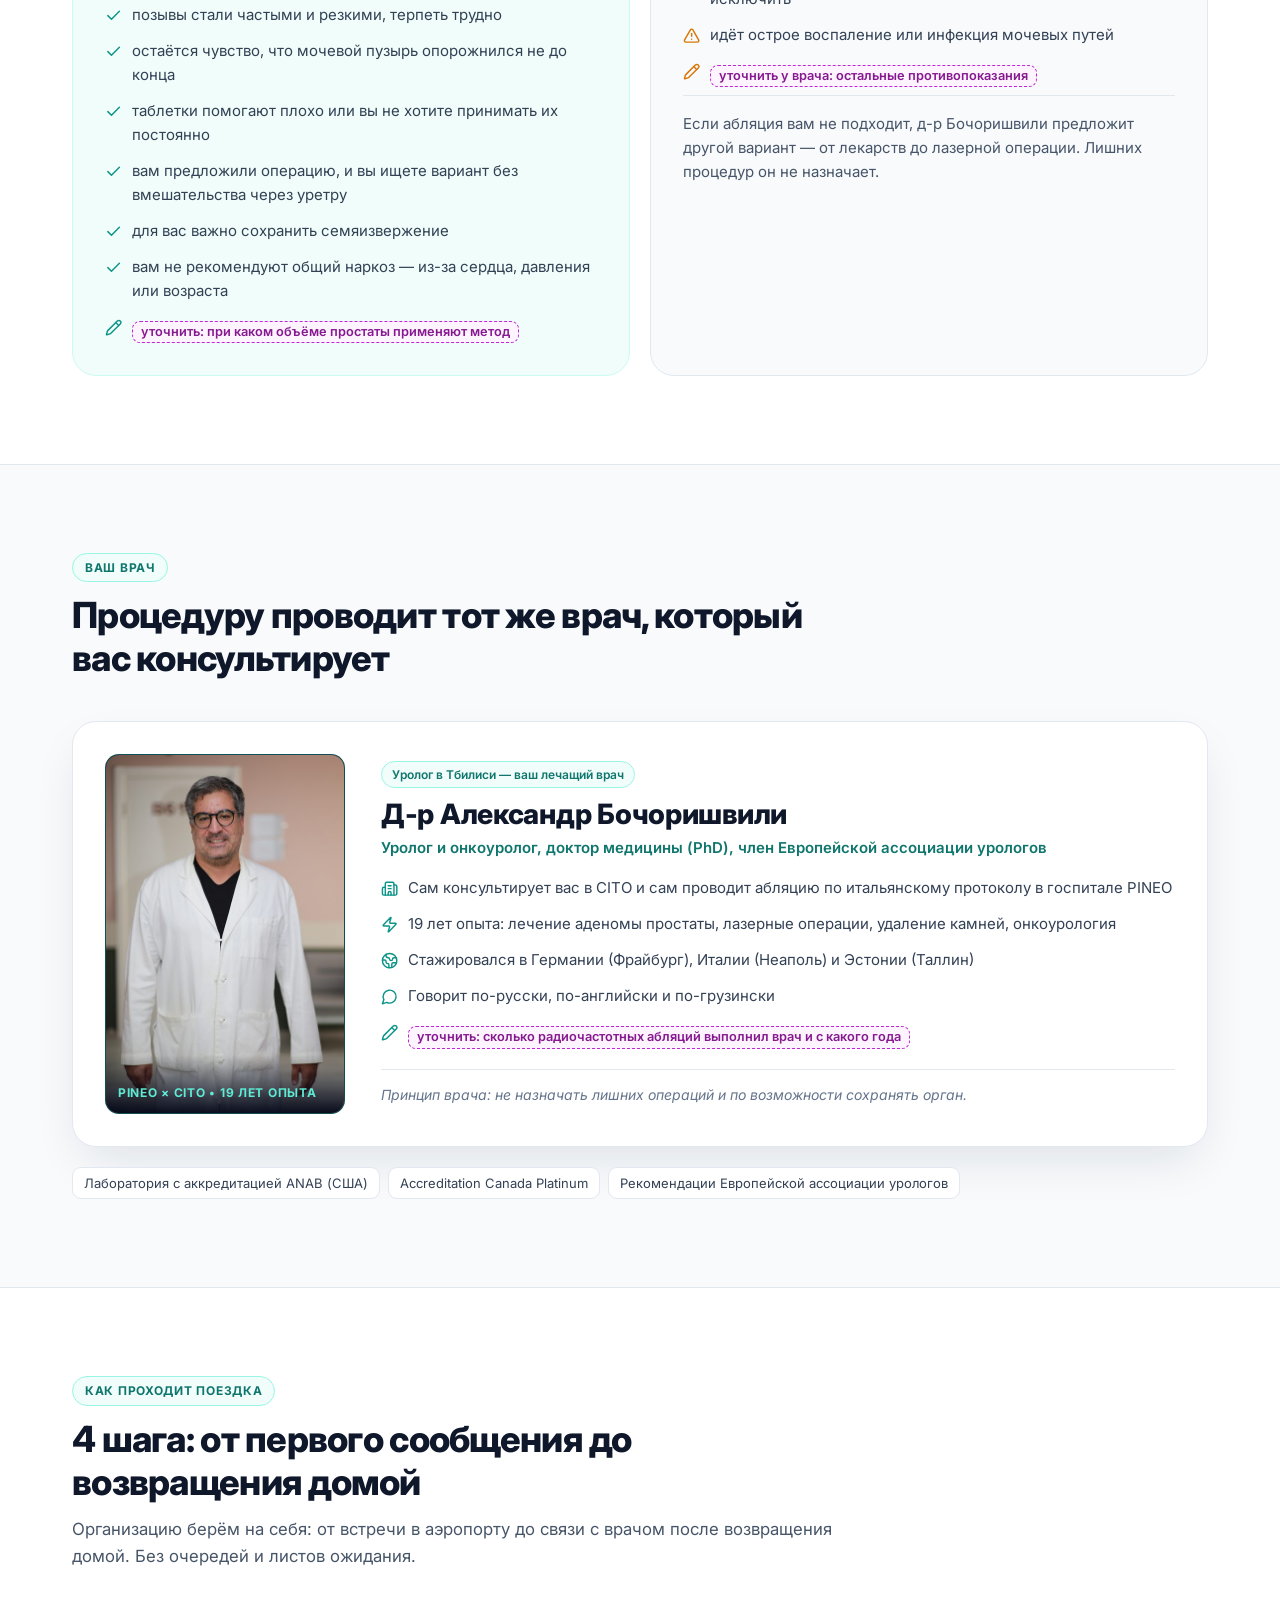
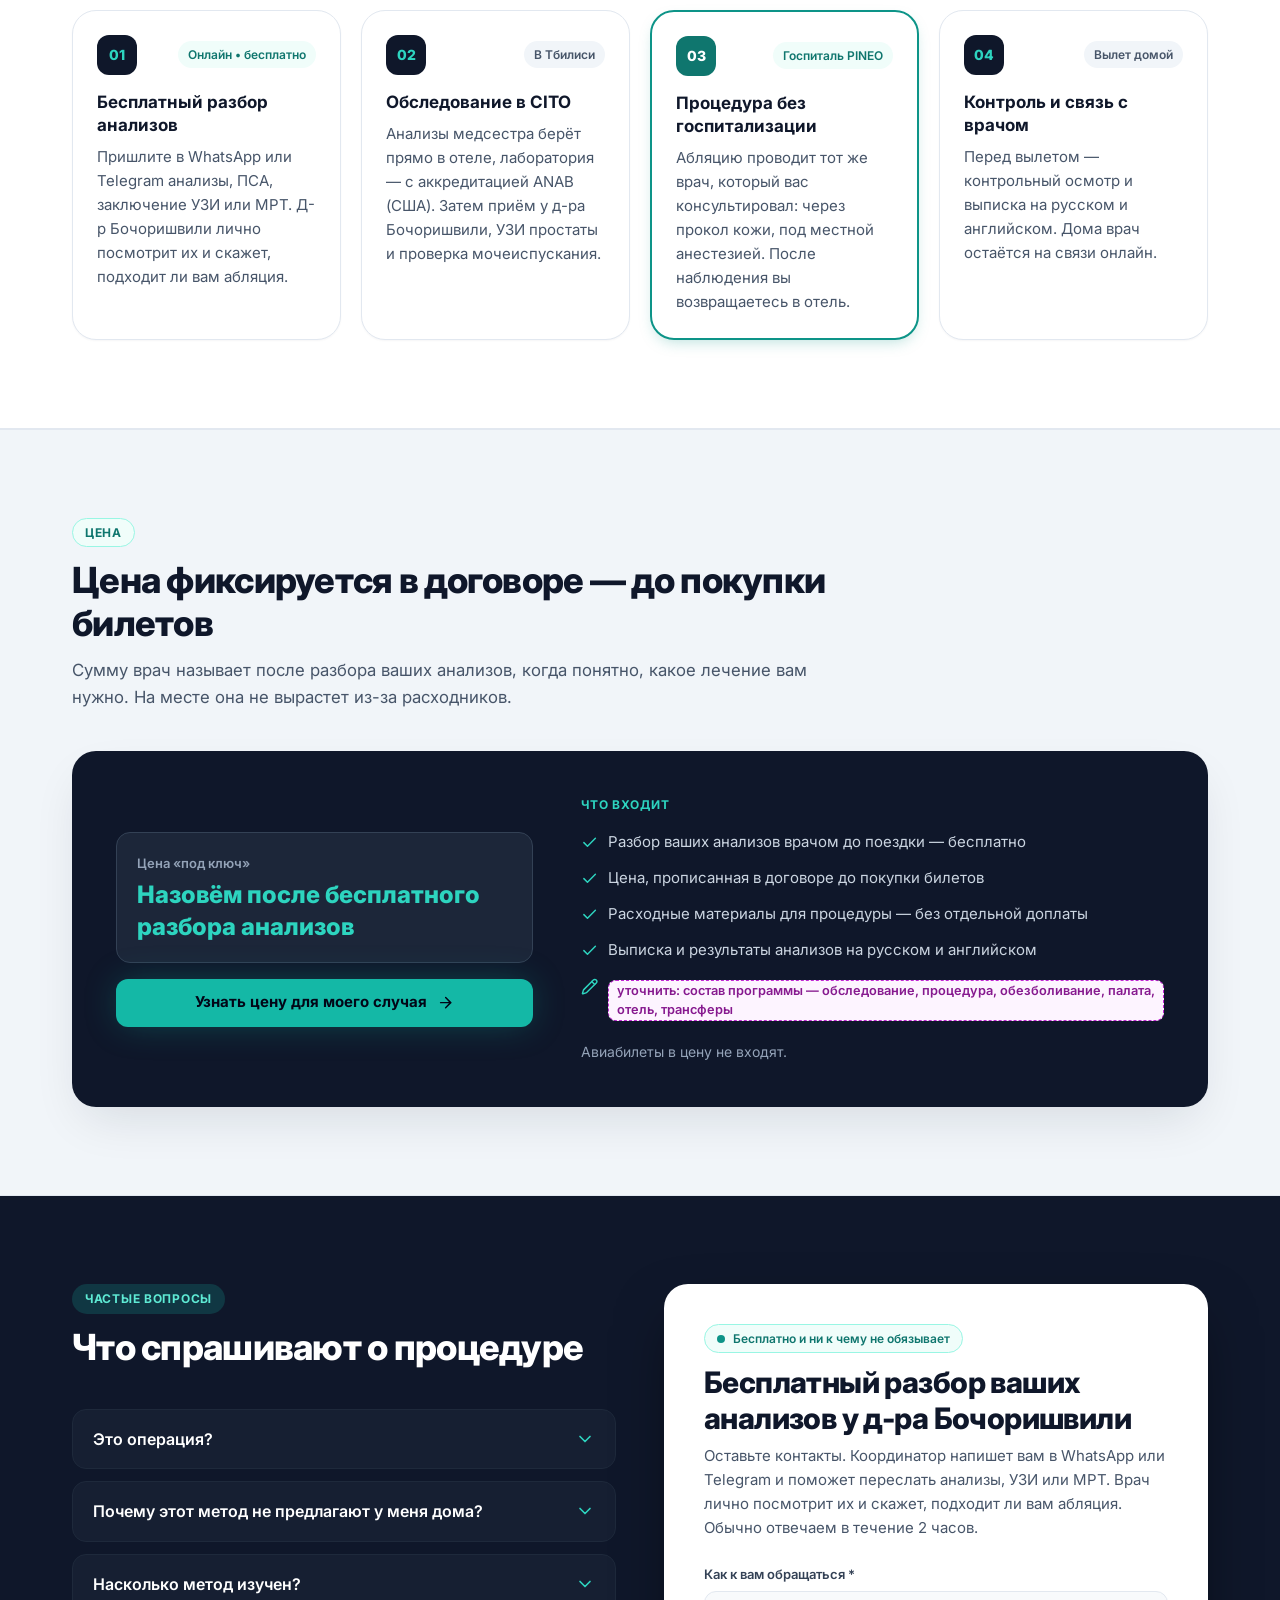
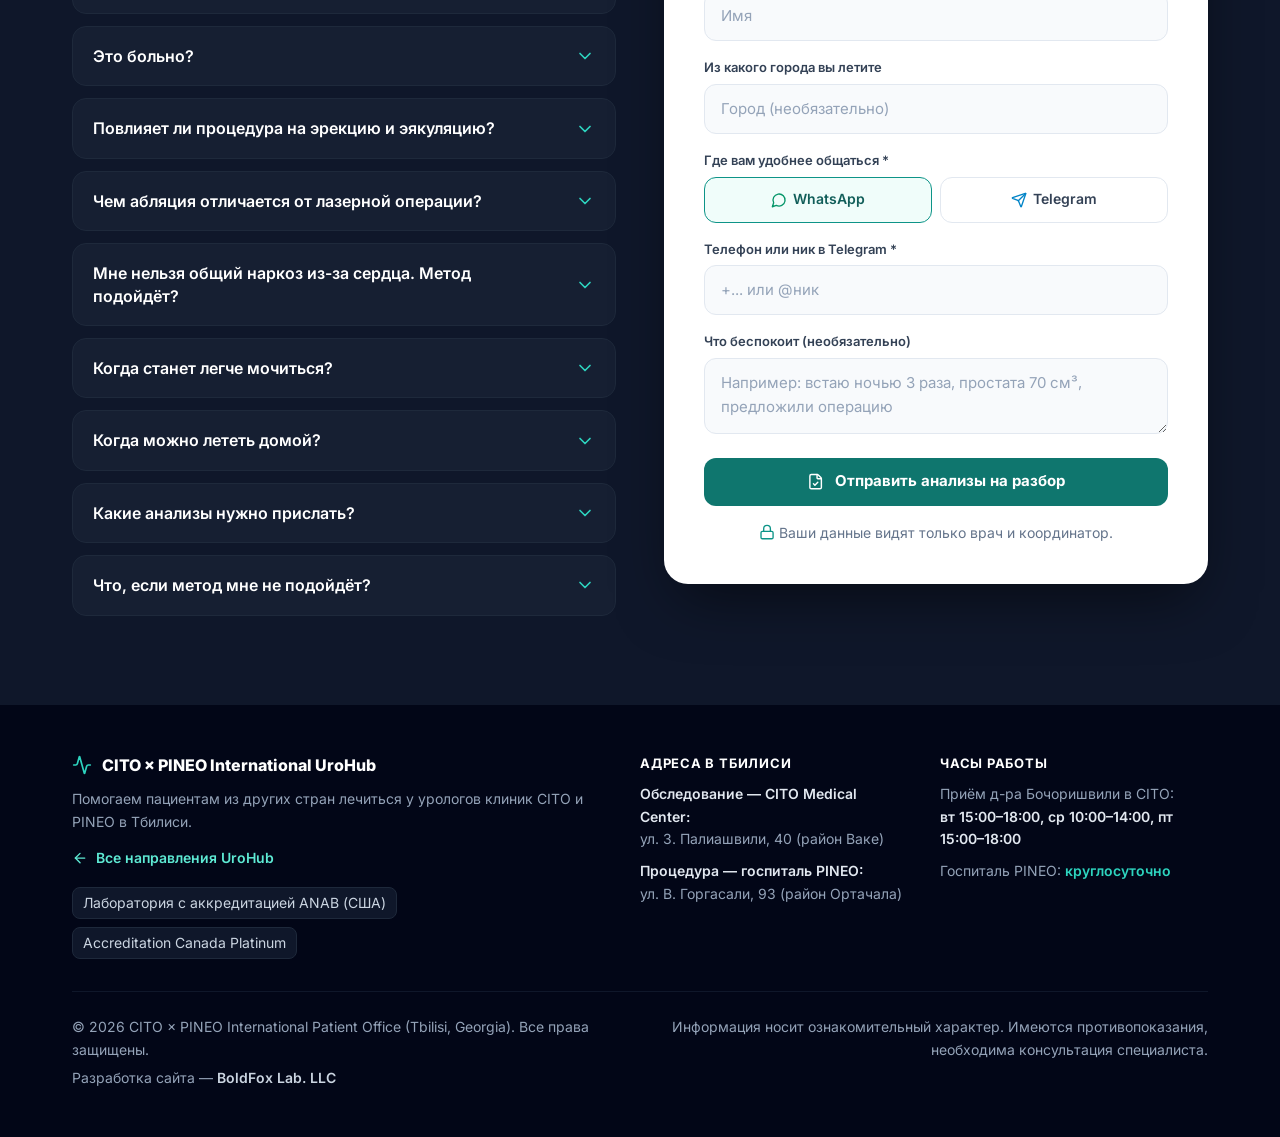
==== commit 93adafd1: "RFA landing: transperineal access as the main selling point - Hero: TPRFA badge, H1 "без инструменто" ====
--- a/rfa-prostate/index.html
+++ b/rfa-prostate/index.html
@@ -4,7 +4,7 @@
     <meta charset="UTF-8">
     <meta name="viewport" content="width=device-width, initial-scale=1.0">
     <title>Радиочастотная абляция аденомы простаты в Тбилиси | UroHub</title>
-    <meta name="description" content="Радиочастотная абляция аденомы простаты в Тбилиси — без разрезов. Во многих странах метод пока предлагают единичные центры. Пришлите анализы — уролог бесплатно скажет, подходит ли он вам.">
+    <meta name="description" content="Радиочастотная абляция аденомы простаты в Тбилиси через прокол кожи: без инструментов в уретре и без общего наркоза. Пришлите анализы — уролог бесплатно скажет, подходит ли вам метод.">
     <meta name="theme-color" content="#0f172a">
     <!-- ЧЕРНОВИК: пока на странице есть пометки «уточнить», поисковикам её не показываем.
          Когда все пометки заполнены — удалите эту строку и добавьте страницу в sitemap.xml -->
@@ -18,7 +18,7 @@
     <meta property="og:type" content="website">
     <meta property="og:site_name" content="CITO × PINEO UroHub Tbilisi">
     <meta property="og:title" content="Радиочастотная абляция аденомы простаты в Тбилиси">
-    <meta property="og:description" content="Лечение аденомы простаты без разрезов — в Тбилиси метод доступен уже сейчас. Пришлите анализы — врач бесплатно скажет, подходит ли он вам.">
+    <meta property="og:description" content="Лечение аденомы через прокол кожи — без инструментов в уретре и без общего наркоза. Пришлите анализы — врач бесплатно скажет, подходит ли вам метод.">
     <meta property="og:url" content="https://urologyhubtbilisi.vercel.app/rfa-prostate/">
     <meta property="og:image" content="https://urologyhubtbilisi.vercel.app/img/og-image.jpg">
     <meta property="og:locale" content="ru_RU">
@@ -33,8 +33,9 @@
         "inLanguage": "ru",
         "about": {
             "@type": "MedicalProcedure",
-            "name": "Радиочастотная абляция аденомы простаты",
-            "alternateName": "РЧА простаты",
+            "name": "Трансперинеальная радиочастотная абляция аденомы простаты",
+            "alternateName": ["TPRFA", "РЧА простаты"],
+            "howPerformed": "Через прокол кожи промежности под контролем УЗИ, без введения инструментов в уретру, под местной анестезией с седацией",
             "bodyLocation": "Предстательная железа",
             "procedureType": "https://schema.org/PercutaneousProcedure"
         },
@@ -262,6 +263,16 @@
         .strip { display: grid; gap: 1px; margin-top: 20px; background: var(--line); border: 1px solid var(--line); border-radius: var(--r-md); overflow: hidden; }
         @media (min-width: 768px) { .strip { grid-template-columns: repeat(3, 1fr); } }
         .strip > div { background: #fff; padding: 16px 20px; }
+
+        /* Блок «Чем метод отличается»: опасение → как устроен метод */
+        .fear h3 { font-size: 18px; }
+        .fear__icon { width: 44px; height: 44px; border-radius: 12px; background: var(--teal-50); color: var(--teal-700); display: flex; align-items: center; justify-content: center; margin-bottom: 16px; }
+        .fear__icon .ico { width: 22px; height: 22px; }
+        .card p.fear__take { display: flex; align-items: flex-start; gap: 10px; margin-top: auto; padding: 14px 16px; border-radius: var(--r-sm); background: var(--teal-50); border: 1px solid var(--teal-100); color: var(--teal-800); font-weight: 600; font-size: 15px; }
+        .card p.fear__take .ico { color: var(--teal-600); margin-top: 3px; }
+        .fear > p:not(.fear__take) { margin-bottom: 16px; }
+        .fear__cta { display: flex; flex-direction: column; gap: 16px; margin-top: 24px; padding: 20px 24px; border-radius: var(--r-lg); background: var(--ink); color: var(--on-night); font-size: 15px; }
+        @media (min-width: 900px) { .fear__cta { flex-direction: row; align-items: center; justify-content: space-between; gap: 32px; } .fear__cta .btn { flex: none; } }
         .strip dt { font-size: 12px; font-weight: 700; text-transform: uppercase; letter-spacing: 0.06em; color: var(--muted-2); }
         .strip dd { margin-top: 6px; font-weight: 600; }
 
@@ -316,6 +327,7 @@
         .price__label { font-size: 13px; font-weight: 600; color: var(--on-night-muted); }
         .price__value { margin-top: 6px; font-size: clamp(1.75rem, 1.4rem + 1.6vw, 2.5rem); font-weight: 800; color: var(--teal-400); line-height: 1.2; }
         .price__value .todo { font-size: 14px; }
+        .price__value--text { font-size: clamp(1.2rem, 1.05rem + 0.7vw, 1.5rem); line-height: 1.3; }
         .price__box { padding: 20px; border-radius: var(--r-md); background: rgba(30, 41, 59, 0.9); border: 1px solid var(--ink-3); }
         .price__box + .btn { margin-top: 16px; }
         .price h3 { font-size: 12px; font-weight: 700; text-transform: uppercase; letter-spacing: 0.08em; color: var(--teal-400); }
@@ -432,6 +444,7 @@
         <symbol id="i-globe" viewBox="0 0 24 24"><path d="M21.54 15H17a2 2 0 0 0-2 2v4.54"/><path d="M7 3.34V5a3 3 0 0 0 3 3a2 2 0 0 1 2 2c0 1.1.9 2 2 2a2 2 0 0 0 2-2c0-1.1.9-2 2-2h3.17"/><path d="M11 21.95V18a2 2 0 0 0-2-2a2 2 0 0 1-2-2v-1a2 2 0 0 0-2-2H2.05"/><circle cx="12" cy="12" r="10"/></symbol>
         <symbol id="i-building" viewBox="0 0 24 24"><path d="M10 12h4"/><path d="M10 8h4"/><path d="M14 21v-3a2 2 0 0 0-4 0v3"/><path d="M6 10H4a2 2 0 0 0-2 2v7a2 2 0 0 0 2 2h16a2 2 0 0 0 2-2V9a2 2 0 0 0-2-2h-2"/><path d="M6 21V5a2 2 0 0 1 2-2h8a2 2 0 0 1 2 2v16"/></symbol>
         <symbol id="i-shield" viewBox="0 0 24 24"><path d="M20 13c0 5-3.5 7.5-7.66 8.95a1 1 0 0 1-.67-.01C7.5 20.5 4 18 4 13V6a1 1 0 0 1 1-1c2 0 4.5-1.2 6.24-2.72a1.17 1.17 0 0 1 1.52 0C14.51 3.81 17 5 19 5a1 1 0 0 1 1 1z"/><path d="m9 12 2 2 4-4"/></symbol>
+        <symbol id="i-heart" viewBox="0 0 24 24"><path d="M2 9.5a5.5 5.5 0 0 1 9.591-3.676.56.56 0 0 0 .818 0A5.49 5.49 0 0 1 22 9.5c0 2.29-1.5 4-3 5.5l-5.492 5.313a2 2 0 0 1-3 .019L5 15c-1.5-1.5-3-3.2-3-5.5"/></symbol>
         <symbol id="i-x" viewBox="0 0 24 24"><path d="M18 6 6 18"/><path d="m6 6 12 12"/></symbol>
         <symbol id="i-pencil" viewBox="0 0 24 24"><path d="M21.174 6.812a1 1 0 0 0-3.986-3.987L3.842 16.174a2 2 0 0 0-.5.83l-1.321 4.352a.5.5 0 0 0 .623.622l4.353-1.32a2 2 0 0 0 .83-.497z"/><path d="m15 5 4 4"/></symbol>
     </svg>
@@ -479,13 +492,13 @@
                 <div>
                     <div class="hero__badge">
                         <svg class="ico"><use href="#i-zap"/></svg>
-                        <span>Новый метод лечения аденомы простаты</span>
+                        <span>Трансперинеальная абляция по итальянскому протоколу</span>
                     </div>
 
-                    <h1>Радиочастотная абляция аденомы простаты в&nbsp;Тбилиси — <span class="grad">без разрезов</span></h1>
+                    <h1>Радиочастотная абляция аденомы простаты в&nbsp;Тбилиси — <span class="grad">без инструментов в&nbsp;уретре</span></h1>
 
                     <p class="hero__lead">
-                        Тонкий электрод прогревает разросшуюся ткань простаты изнутри. Ткань постепенно рассасывается и освобождает мочевой канал, чтобы мочиться снова стало легче. Процедуру проводит уролог <strong>Александр Бочоришвили</strong>, 19&nbsp;лет практики.
+                        Врач вводит тонкую иглу-электрод через прокол кожи промежности и под контролем УЗИ прогревает разросшуюся ткань. Мочевой канал не трогают, общий наркоз не нужен. Цель метода — облегчить мочеиспускание и сохранить эрекцию и семяизвержение. Процедуру проводит уролог <strong>Александр Бочоришвили</strong>, 19&nbsp;лет практики.
                     </p>
 
                     <p class="hero__unique">
@@ -503,16 +516,16 @@
 
                     <dl class="facts">
                         <div>
-                            <dt>цена «под ключ»</dt>
-                            <dd><mark class="todo">уточнить: цена</mark></dd>
+                            <dt>прокол кожи вместо разреза</dt>
+                            <dd>1,4&nbsp;мм</dd>
                         </div>
                         <div>
-                            <dt>поездка в Тбилиси</dt>
-                            <dd><mark class="todo">уточнить: дней</mark></dd>
+                            <dt>в мочевой канал инструменты не вводят</dt>
+                            <dd>Мимо уретры</dd>
                         </div>
                         <div>
-                            <dt>обезболивание</dt>
-                            <dd><mark class="todo">уточнить: наркоз</mark></dd>
+                            <dt>местная анестезия и лёгкая седация</dt>
+                            <dd>Без наркоза</dd>
                         </div>
                     </dl>
 
@@ -534,7 +547,7 @@
                     <div class="viewport">
                         <svg viewBox="0 0 440 372" role="img" aria-labelledby="dg-title dg-desc">
                             <title id="dg-title">Схема радиочастотной абляции простаты</title>
-                            <desc id="dg-desc">Под мочевым пузырём — увеличенная простата, которая сдавливает мочевой канал. Электрод подведён к ткани простаты и прогревает небольшую зону вокруг своего кончика.</desc>
+                            <desc id="dg-desc">Под мочевым пузырём — увеличенная простата, которая сдавливает мочевой канал. Игла-электрод проходит снизу через кожу промежности, минуя мочевой канал, и прогревает небольшую зону аденомы вокруг своего кончика.</desc>
                             <defs>
                                 <radialGradient id="dg-heat" cx="50%" cy="50%" r="50%">
                                     <stop offset="0%" stop-color="#fde68a" stop-opacity="0.95"/>
@@ -556,21 +569,27 @@
                             <circle cx="165" cy="237" r="46" fill="none" stroke="#fbbf24" stroke-width="1.5" class="pulse"/>
                             <circle cx="165" cy="237" r="46" fill="none" stroke="#fbbf24" stroke-width="1.5" class="pulse pulse--late"/>
                             <circle cx="165" cy="237" r="40" fill="url(#dg-heat)" class="glow"/>
-                            <!-- Электрод: рукоятка, стержень, рабочий кончик -->
+                            <!-- Кожа промежности: игла проходит через неё, а не через мочевой канал -->
+                            <path d="M8 297 C40 307 78 318 110 330" fill="none" stroke="#94a3b8" stroke-width="1.5" stroke-dasharray="5 4"/>
+                            <circle cx="71" cy="304" r="5" fill="none" stroke="#fbbf24" stroke-width="1.5"/>
+                            <!-- Игла-электрод: рукоятка, стержень, рабочий кончик -->
                             <line x1="40" y1="346" x2="66" y2="323" stroke="#64748b" stroke-width="10" stroke-linecap="round"/>
                             <line x1="62" y1="327" x2="140" y2="259" stroke="#e2e8f0" stroke-width="3.5" stroke-linecap="round"/>
                             <line x1="140" y1="259" x2="165" y2="237" stroke="#fbbf24" stroke-width="3" stroke-linecap="round"/>
                             <!-- Подписи -->
                             <text x="18" y="178" class="lbl lbl--heat">Зона прогрева</text>
                             <path d="M70 186 L138 216" class="lead-line"/>
-                            <text x="18" y="290" class="lbl">Электрод</text>
-                            <path d="M62 296 L82 306" class="lead-line"/>
-                            <text x="246" y="342" class="lbl">Мочевой канал</text>
+                            <text x="18" y="252" class="lbl">Игла-электрод</text>
+                            <path d="M60 258 L104 288" class="lead-line"/>
+                            <text x="96" y="364" class="lbl lbl--heat" style="font-size:12px">Прокол кожи промежности</text>
+                            <path d="M110 352 L76 310" class="lead-line"/>
+                            <text x="240" y="330" class="lbl">Мочевой канал</text>
+                            <text x="240" y="346" class="lbl lbl--teal" style="font-size:12px;font-weight:500">не затрагивается</text>
                             <text x="338" y="200" class="lbl" style="font-size:12px;font-weight:500">канал сужен</text>
                             <path d="M336 204 L225 232" class="lead-line"/>
                         </svg>
                     </div>
-                    <figcaption>Схема упрощена и показывает принцип: ткань не вырезают, а прогревают изнутри.</figcaption>
+                    <figcaption>Схема упрощена. Игла проходит к аденоме через кожу промежности, в обход мочевого канала, и прогревает ткань изнутри.</figcaption>
                 </figure>
             </div>
         </div>
@@ -581,8 +600,8 @@
         <div class="wrap">
             <div class="head">
                 <div class="eyebrow">Как работает метод</div>
-                <h2>Ткань аденомы не вырезают, а прогревают</h2>
-                <p>Аденома — это разросшаяся ткань простаты. Она сдавливает мочевой канал, поэтому мочиться становится трудно. При абляции эту ткань прогревают изнутри, и организм постепенно убирает её сам. Ни разрезов, ни удаления ткани.</p>
+                <h2>Аденому прогревают через прокол кожи — мочевой канал не трогают</h2>
+                <p>Аденома — это разросшаяся ткань простаты. Она сдавливает мочевой канал, поэтому мочиться становится трудно. При классических операциях к ней подходят изнутри, через уретру. При трансперинеальной абляции — снаружи, через кожу промежности: ткань прогревают, и организм постепенно убирает её сам.</p>
             </div>
 
             <ol class="cards cards--3">
@@ -596,8 +615,8 @@
                             <line x1="76" y1="78" x2="90" y2="68" stroke="#fbbf24" stroke-width="2.5" stroke-linecap="round"/>
                         </svg>
                     </div>
-                    <div class="step__head"><span class="num">01</span><h3>Электрод подводят к аденоме</h3></div>
-                    <p>Врач вводит тонкий электрод в разросшуюся ткань простаты.<br><mark class="todo">уточнить: каким доступом вводят электрод и как контролируют (УЗИ?)</mark></p>
+                    <div class="step__head"><span class="num">01</span><h3>Прокол кожи вместо разреза</h3></div>
+                    <p>Через кожу промежности врач вводит тонкую иглу-электрод толщиной 1,4&nbsp;мм и подводит её к аденоме. Каждое движение он видит на УЗИ. В мочевой канал инструменты не вводят.</p>
                 </li>
                 <li class="card step">
                     <div class="viewport">
@@ -618,8 +637,8 @@
                             <line x1="76" y1="78" x2="90" y2="68" stroke="#fbbf24" stroke-width="2.5" stroke-linecap="round"/>
                         </svg>
                     </div>
-                    <div class="step__head"><span class="num">02</span><h3>Ткань прогревают</h3></div>
-                    <p>Радиочастотный ток нагревает ткань вокруг кончика электрода. Нагрев точечный: зону и время воздействия задаёт врач.<br><mark class="todo">уточнить: сколько длится процедура</mark></p>
+                    <div class="step__head"><span class="num">02</span><h3>Аденому прогревают точечно</h3></div>
+                    <p>Радиочастотный ток нагревает ткань вокруг кончика иглы. Зону воздействия врач выбирает так, чтобы не задеть уретру и семенной бугорок — участок, от которого зависит семяизвержение.</p>
                 </li>
                 <li class="card step">
                     <div class="viewport">
@@ -632,24 +651,72 @@
                         </svg>
                     </div>
                     <div class="step__head"><span class="num">03</span><h3>Простата уменьшается</h3></div>
-                    <p>Обработанная ткань постепенно рассасывается. Простата становится меньше и слабее давит на мочевой канал.<br><mark class="todo">уточнить: через сколько обычно становится легче</mark></p>
+                    <p>Обработанная ткань постепенно рассасывается. Простата становится меньше и слабее давит на мочевой канал — так, чтобы мочиться снова стало легче.</p>
                 </li>
             </ol>
 
             <dl class="strip">
                 <div>
                     <dt>Обезболивание</dt>
-                    <dd><mark class="todo">уточнить: вид наркоза или анестезии</mark></dd>
+                    <dd>Местная анестезия и лёгкая седация. Общий наркоз не нужен</dd>
                 </div>
                 <div>
-                    <dt>В клинике после процедуры</dt>
-                    <dd><mark class="todo">уточнить: сколько часов или дней</mark></dd>
+                    <dt>После процедуры</dt>
+                    <dd>Без госпитализации: после наблюдения вы возвращаетесь в отель</dd>
                 </div>
                 <div>
                     <dt>Катетер</dt>
-                    <dd><mark class="todo">уточнить: нужен ли и на какой срок</mark></dd>
+                    <dd>Долгий катетер, как правило, не нужен</dd>
                 </div>
             </dl>
+        </div>
+    </section>
+
+    <!-- ЧЕМ МЕТОД ОТЛИЧАЕТСЯ: ответы на главные опасения пациента.
+         Формулировки — о том, как устроен метод и какова его цель, а не гарантии результата:
+         гарантировать исход процедуры нельзя, и в медицинской рекламе это запрещено. -->
+    <section id="benefits" class="section section--white">
+        <div class="wrap">
+            <div class="head">
+                <div class="eyebrow">Чем метод отличается</div>
+                <h2>Четыре опасения, из-за которых мужчины откладывают лечение</h2>
+                <p>И что меняется, когда к аденоме подходят через кожу, а не через мочевой канал.</p>
+            </div>
+
+            <div class="cards cards--2">
+                <div class="card fear">
+                    <div class="fear__icon"><svg class="ico"><use href="#i-heart"/></svg></div>
+                    <h3>«Не потеряю ли я мужскую силу?»</h3>
+                    <p>При ТУР и лазерной операции HoLEP ткань удаляют изнутри мочевого канала, рядом с семенным бугорком. Поэтому после них у многих мужчин пропадает обычное семяизвержение — так называемая «сухая» эякуляция.</p>
+                    <p class="fear__take"><svg class="ico"><use href="#i-check"/></svg><span>Абляцию проводят через кожу, в обход уретры и семенного бугорка. Цель — сохранить эрекцию и семяизвержение.</span></p>
+                </div>
+                <div class="card fear">
+                    <div class="fear__icon"><svg class="ico"><use href="#i-shield"/></svg></div>
+                    <h3>«Не повредят ли мочевой канал?»</h3>
+                    <p>Классические операции проходят через уретру: инструмент вводят прямо в мочевой канал. С этим связаны резь после вмешательства и риск рубцовых сужений канала.</p>
+                    <p class="fear__take"><svg class="ico"><use href="#i-check"/></svg><span>Здесь в мочевой канал ничего не вводят: тонкая игла проходит через кожу под контролем УЗИ.</span></p>
+                </div>
+                <div class="card fear">
+                    <div class="fear__icon"><svg class="ico"><use href="#i-activity"/></svg></div>
+                    <h3>«Мне не рекомендуют общий наркоз»</h3>
+                    <p>Возраст, сердце, давление — частые причины, по которым мужчины годами откладывают операцию и терпят симптомы.</p>
+                    <p class="fear__take"><svg class="ico"><use href="#i-check"/></svg><span>Абляцию делают под местной анестезией с лёгкой седацией, без госпитализации. Подходит ли она вам, врач решит после обследования.</span></p>
+                </div>
+                <div class="card fear">
+                    <div class="fear__icon"><svg class="ico"><use href="#i-file-check"/></svg></div>
+                    <h3>«За границей мне выставят лишний счёт»</h3>
+                    <p>Пациенты, которые едут лечиться в другую страну, чаще всего боятся доплат за расходники и «непредвиденные» услуги.</p>
+                    <p class="fear__take"><svg class="ico"><use href="#i-check"/></svg><span>Цену фиксируем в договоре до поездки. Расходные материалы для процедуры уже входят в пакет.</span></p>
+                </div>
+            </div>
+
+            <div class="fear__cta">
+                <p>Подходит ли метод именно вам и чего от него ждать, д-р Бочоришвили скажет после разбора ваших анализов. Гарантий в медицине не бывает — бывает честный прогноз.</p>
+                <a href="#lead-form" class="btn btn--solid">
+                    <span>Отправить анализы на бесплатный разбор</span>
+                    <svg class="ico"><use href="#i-arrow-right"/></svg>
+                </a>
+            </div>
         </div>
     </section>
 
@@ -727,7 +794,9 @@
                         <li><svg class="ico"><use href="#i-check"/></svg><span>позывы стали частыми и резкими, терпеть трудно</span></li>
                         <li><svg class="ico"><use href="#i-check"/></svg><span>остаётся чувство, что мочевой пузырь опорожнился не до конца</span></li>
                         <li><svg class="ico"><use href="#i-check"/></svg><span>таблетки помогают плохо или вы не хотите принимать их постоянно</span></li>
-                        <li><svg class="ico"><use href="#i-check"/></svg><span>вам предложили операцию, и вы ищете более щадящий вариант</span></li>
+                        <li><svg class="ico"><use href="#i-check"/></svg><span>вам предложили операцию, и вы ищете вариант без вмешательства через уретру</span></li>
+                        <li><svg class="ico"><use href="#i-check"/></svg><span>для вас важно сохранить семяизвержение</span></li>
+                        <li><svg class="ico"><use href="#i-check"/></svg><span>вам не рекомендуют общий наркоз — из-за сердца, давления или возраста</span></li>
                         <li><svg class="ico"><use href="#i-pencil"/></svg><span><mark class="todo">уточнить: при каком объёме простаты применяют метод</mark></span></li>
                     </ul>
                 </div>
@@ -764,7 +833,7 @@
                     <h3>Д-р Александр Бочоришвили</h3>
                     <p class="doctor__title">Уролог и онкоуролог, доктор медицины (PhD), член Европейской ассоциации урологов</p>
                     <ul class="list">
-                        <li><svg class="ico"><use href="#i-building"/></svg><span>Сам консультирует вас в CITO и сам проводит процедуру в госпитале PINEO</span></li>
+                        <li><svg class="ico"><use href="#i-building"/></svg><span>Сам консультирует вас в CITO и сам проводит абляцию по итальянскому протоколу в госпитале PINEO</span></li>
                         <li><svg class="ico"><use href="#i-zap"/></svg><span>19 лет опыта: лечение аденомы простаты, лазерные операции, удаление камней, онкоурология</span></li>
                         <li><svg class="ico"><use href="#i-globe"/></svg><span>Стажировался в Германии (Фрайбург), Италии (Неаполь) и Эстонии (Таллин)</span></li>
                         <li><svg class="ico"><use href="#i-message"/></svg><span>Говорит по-русски, по-английски и по-грузински</span></li>
@@ -788,29 +857,29 @@
             <div class="head">
                 <div class="eyebrow">Как проходит поездка</div>
                 <h2>4 шага: от первого сообщения до возвращения домой</h2>
-                <p>Вся поездка занимает <mark class="todo">уточнить: сколько дней</mark>. Организацию берём на себя.</p>
+                <p>Организацию берём на себя: от встречи в аэропорту до связи с врачом после возвращения домой. Без очередей и листов ожидания.</p>
             </div>
 
             <ol class="cards cards--4">
                 <li class="card">
                     <div class="card__row"><span class="num">01</span><span class="chip chip--teal">Онлайн • бесплатно</span></div>
-                    <h3>Присылаете анализы</h3>
-                    <p>Отправьте в WhatsApp или Telegram анализы, ПСА и заключение УЗИ простаты. Врач скажет, подходит ли вам абляция, и назовёт точную цену.</p>
+                    <h3>Бесплатный разбор анализов</h3>
+                    <p>Пришлите в WhatsApp или Telegram анализы, ПСА, заключение УЗИ или МРТ. Д-р Бочоришвили лично посмотрит их и скажет, подходит ли вам абляция.</p>
                 </li>
                 <li class="card">
                     <div class="card__row"><span class="num">02</span><span class="chip">В Тбилиси</span></div>
-                    <h3>Обследование за один день</h3>
-                    <p>Анализы медсестра берёт прямо в отеле. Затем приём у д-ра Бочоришвили, УЗИ простаты и проверка мочеиспускания.</p>
+                    <h3>Обследование в CITO</h3>
+                    <p>Анализы медсестра берёт прямо в отеле, лаборатория — с аккредитацией ANAB (США). Затем приём у д-ра Бочоришвили, УЗИ простаты и проверка мочеиспускания.</p>
                 </li>
                 <li class="card card--accent">
                     <div class="card__row"><span class="num">03</span><span class="chip chip--teal">Госпиталь PINEO</span></div>
-                    <h3>Процедура</h3>
-                    <p>Абляцию проводит тот же врач, который вас консультировал.<br><mark class="todo">уточнить: сколько времени пациент проводит в клинике</mark></p>
+                    <h3>Процедура без госпитализации</h3>
+                    <p>Абляцию проводит тот же врач, который вас консультировал: через прокол кожи, под местной анестезией. После наблюдения вы возвращаетесь в отель.</p>
                 </li>
                 <li class="card">
                     <div class="card__row"><span class="num">04</span><span class="chip">Вылет домой</span></div>
                     <h3>Контроль и связь с врачом</h3>
-                    <p>Контрольный осмотр и выписка на русском и английском. Дома врач остаётся на связи онлайн.<br><mark class="todo">уточнить: через сколько дней можно лететь</mark></p>
+                    <p>Перед вылетом — контрольный осмотр и выписка на русском и английском. Дома врач остаётся на связи онлайн.</p>
                 </li>
             </ol>
         </div>
@@ -821,26 +890,27 @@
         <div class="wrap">
             <div class="head">
                 <div class="eyebrow">Цена</div>
-                <h2>Сколько стоит процедура</h2>
-                <p>Точную сумму врач называет после того, как посмотрит ваши анализы. Она фиксируется в договоре.</p>
+                <h2>Цена фиксируется в договоре — до покупки билетов</h2>
+                <p>Сумму врач называет после разбора ваших анализов, когда понятно, какое лечение вам нужно. На месте она не вырастет из-за расходников.</p>
             </div>
 
             <div class="price">
                 <div>
                     <div class="price__box">
                         <div class="price__label">Цена «под ключ»</div>
-                        <div class="price__value"><mark class="todo">уточнить: цена или диапазон</mark></div>
+                        <div class="price__value price__value--text">Назовём после бесплатного разбора анализов</div>
                     </div>
                     <a href="#lead-form" class="btn btn--primary btn--block">
-                        <span>Получить точную цену</span>
+                        <span>Узнать цену для моего случая</span>
                         <svg class="ico"><use href="#i-arrow-right"/></svg>
                     </a>
                 </div>
                 <div>
                     <h3>Что входит</h3>
                     <ul class="list">
-                        <li><svg class="ico"><use href="#i-check"/></svg><span>Оценка ваших анализов врачом до поездки — бесплатно</span></li>
+                        <li><svg class="ico"><use href="#i-check"/></svg><span>Разбор ваших анализов врачом до поездки — бесплатно</span></li>
                         <li><svg class="ico"><use href="#i-check"/></svg><span>Цена, прописанная в договоре до покупки билетов</span></li>
+                        <li><svg class="ico"><use href="#i-check"/></svg><span>Расходные материалы для процедуры — без отдельной доплаты</span></li>
                         <li><svg class="ico"><use href="#i-check"/></svg><span>Выписка и результаты анализов на русском и английском</span></li>
                         <li><svg class="ico"><use href="#i-pencil"/></svg><span><mark class="todo">уточнить: состав программы — обследование, процедура, обезболивание, палата, отель, трансферы</mark></span></li>
                     </ul>
@@ -863,7 +933,7 @@
                     <div class="faq">
                         <details>
                             <summary><span>Это операция?</span><svg class="ico"><use href="#i-chevron-down"/></svg></summary>
-                            <div><p>Это малотравматичная процедура, а не операция с разрезами. Ткань простаты не вырезают: её прогревают электродом, и затем она постепенно рассасывается.</p></div>
+                            <div><p>Это малоинвазивная процедура через прокол кожи, а не операция с разрезами. Ткань простаты не вырезают и в мочевой канал инструменты не вводят: врач прогревает аденому тонкой иглой-электродом под контролем УЗИ, и затем ткань постепенно рассасывается.</p></div>
                         </details>
                         <details>
                             <summary><span>Почему этот метод не предлагают у меня дома?</span><svg class="ico"><use href="#i-chevron-down"/></svg></summary>
@@ -875,27 +945,31 @@
                         </details>
                         <details>
                             <summary><span>Это больно?</span><svg class="ico"><use href="#i-chevron-down"/></svg></summary>
-                            <div><p><mark class="todo">уточнить: вид обезболивания и что пациент чувствует во время и после процедуры</mark></p></div>
+                            <div><p>Процедуру проводят под местной анестезией с лёгкой седацией: зона прокола обезболена, а вы спокойны и расслаблены. Общий наркоз не нужен.</p><p>Как вы будете себя чувствовать после процедуры и что поможет, врач подробно расскажет заранее.</p></div>
+                        </details>
+                        <details>
+                            <summary><span>Повлияет ли процедура на эрекцию и эякуляцию?</span><svg class="ico"><use href="#i-chevron-down"/></svg></summary>
+                            <div><p>Метод устроен так, чтобы их сохранить. После ТУР и HoLEP «сухая» эякуляция встречается часто, потому что ткань удаляют изнутри уретры, рядом с семенным бугорком. При абляции через кожу эту зону не затрагивают.</p><p>Гарантий в медицине не бывает: насколько это вероятно именно у вас, д-р Бочоришвили скажет после обследования.</p></div>
+                        </details>
+                        <details>
+                            <summary><span>Чем абляция отличается от лазерной операции?</span><svg class="ico"><use href="#i-chevron-down"/></svg></summary>
+                            <div><p>При ТУР и HoLEP инструмент вводят через мочевой канал и удаляют ткань изнутри — петлёй или лазером. При трансперинеальной абляции к простате подходят через кожу промежности: ткань не удаляют, а прогревают, и организм убирает её сам.</p><p>Что лучше в вашем случае, зависит от размера простаты, симптомов и общего здоровья. Д-р Бочоришвили делает и операции, и абляцию, поэтому ему незачем навязывать вам один метод.</p></div>
+                        </details>
+                        <details>
+                            <summary><span>Мне нельзя общий наркоз из-за сердца. Метод подойдёт?</span><svg class="ico"><use href="#i-chevron-down"/></svg></summary>
+                            <div><p>Общий наркоз для абляции не нужен: её делают под местной анестезией с лёгкой седацией. Поэтому метод часто рассматривают для мужчин, которым операцию под наркозом не рекомендуют.</p><p>Решение врач принимает после обследования. Пришлите вместе с анализами заключение вашего кардиолога — так разбор будет точнее.</p></div>
                         </details>
                         <details>
                             <summary><span>Когда станет легче мочиться?</span><svg class="ico"><use href="#i-chevron-down"/></svg></summary>
-                            <div><p>Не сразу: обработанной ткани нужно время, чтобы рассосаться.</p><p><mark class="todo">уточнить: обычные сроки улучшения</mark></p></div>
-                        </details>
-                        <details>
-                            <summary><span>Чем абляция отличается от лазерной операции?</span><svg class="ico"><use href="#i-chevron-down"/></svg></summary>
-                            <div><p>При операции (HoLEP, ТУР) разросшуюся ткань удаляют сразу — лазером или петлёй. При абляции её не удаляют, а прогревают, и организм убирает её сам.</p><p>Что лучше в вашем случае, зависит от размера простаты, симптомов и общего здоровья. Д-р Бочоришвили делает и операции, и абляцию, поэтому ему незачем навязывать вам один метод.</p></div>
-                        </details>
-                        <details>
-                            <summary><span>Повлияет ли процедура на эрекцию и эякуляцию?</span><svg class="ico"><use href="#i-chevron-down"/></svg></summary>
-                            <div><p><mark class="todo">уточнить у врача: как процедура влияет на эрекцию и эякуляцию</mark></p></div>
+                            <div><p>Не сразу: обработанной ткани нужно время, чтобы рассосаться. Чего ждать в вашем случае, врач объяснит на консультации.</p></div>
                         </details>
                         <details>
                             <summary><span>Когда можно лететь домой?</span><svg class="ico"><use href="#i-chevron-down"/></svg></summary>
-                            <div><p><mark class="todo">уточнить: через сколько дней после процедуры разрешён перелёт</mark></p></div>
+                            <div><p>Процедура проходит без госпитализации. Когда можно лететь, врач скажет на контрольном осмотре — с учётом вашего самочувствия.</p></div>
                         </details>
                         <details>
                             <summary><span>Какие анализы нужно прислать?</span><svg class="ico"><use href="#i-chevron-down"/></svg></summary>
-                            <div><p>Анализ крови на ПСА, общий анализ крови и мочи, заключение УЗИ простаты. Если есть МРТ — тоже пришлите.</p><p>Если свежих анализов нет, это не страшно: всё обследование можно пройти в Тбилиси за один день.</p></div>
+                            <div><p>Анализ крови на ПСА, общий анализ крови и мочи, заключение УЗИ простаты. Если есть МРТ — тоже пришлите.</p><p>Если свежих анализов нет, это не страшно: всё обследование можно пройти в Тбилиси.</p></div>
                         </details>
                         <details>
                             <summary><span>Что, если метод мне не подойдёт?</span><svg class="ico"><use href="#i-chevron-down"/></svg></summary>
@@ -907,8 +981,8 @@
                 <!-- Форма заявки -->
                 <div id="lead-form" class="form-card">
                     <span class="form-card__tag"><span class="dot"></span>Бесплатно и ни к чему не обязывает</span>
-                    <h2>Узнайте, подойдёт ли вам абляция</h2>
-                    <p>Оставьте контакты. Координатор напишет вам в WhatsApp или Telegram, поможет переслать анализы врачу и назовёт точную цену. Обычно отвечаем в течение 2 часов.</p>
+                    <h2>Бесплатный разбор ваших анализов у д-ра Бочоришвили</h2>
+                    <p>Оставьте контакты. Координатор напишет вам в WhatsApp или Telegram и поможет переслать анализы, УЗИ или МРТ. Врач лично посмотрит их и скажет, подходит ли вам абляция. Обычно отвечаем в течение 2 часов.</p>
 
                     <form id="consultation-form" method="post" novalidate>
                         <div class="row">
@@ -948,7 +1022,7 @@
 
                         <button type="submit" id="lead-form-submit" class="btn btn--solid btn--block">
                             <svg class="ico"><use href="#i-file-check"/></svg>
-                            <span>Узнать, подойдёт ли мне метод</span>
+                            <span>Отправить анализы на разбор</span>
                         </button>
                         <p class="form-note"><svg class="ico" style="display:inline;vertical-align:-2px;color:var(--teal-600)"><use href="#i-lock"/></svg> Ваши данные видят только врач и координатор.</p>
                     </form>
@@ -963,7 +1037,7 @@
     <div id="mobile-cta" class="mobile-cta" aria-hidden="true">
         <a href="#lead-form" tabindex="-1" class="btn btn--solid btn--block">
             <svg class="ico"><use href="#i-send"/></svg>
-            <span>Узнать, подойдёт ли мне метод</span>
+            <span>Бесплатный разбор анализов</span>
         </a>
     </div>
 
